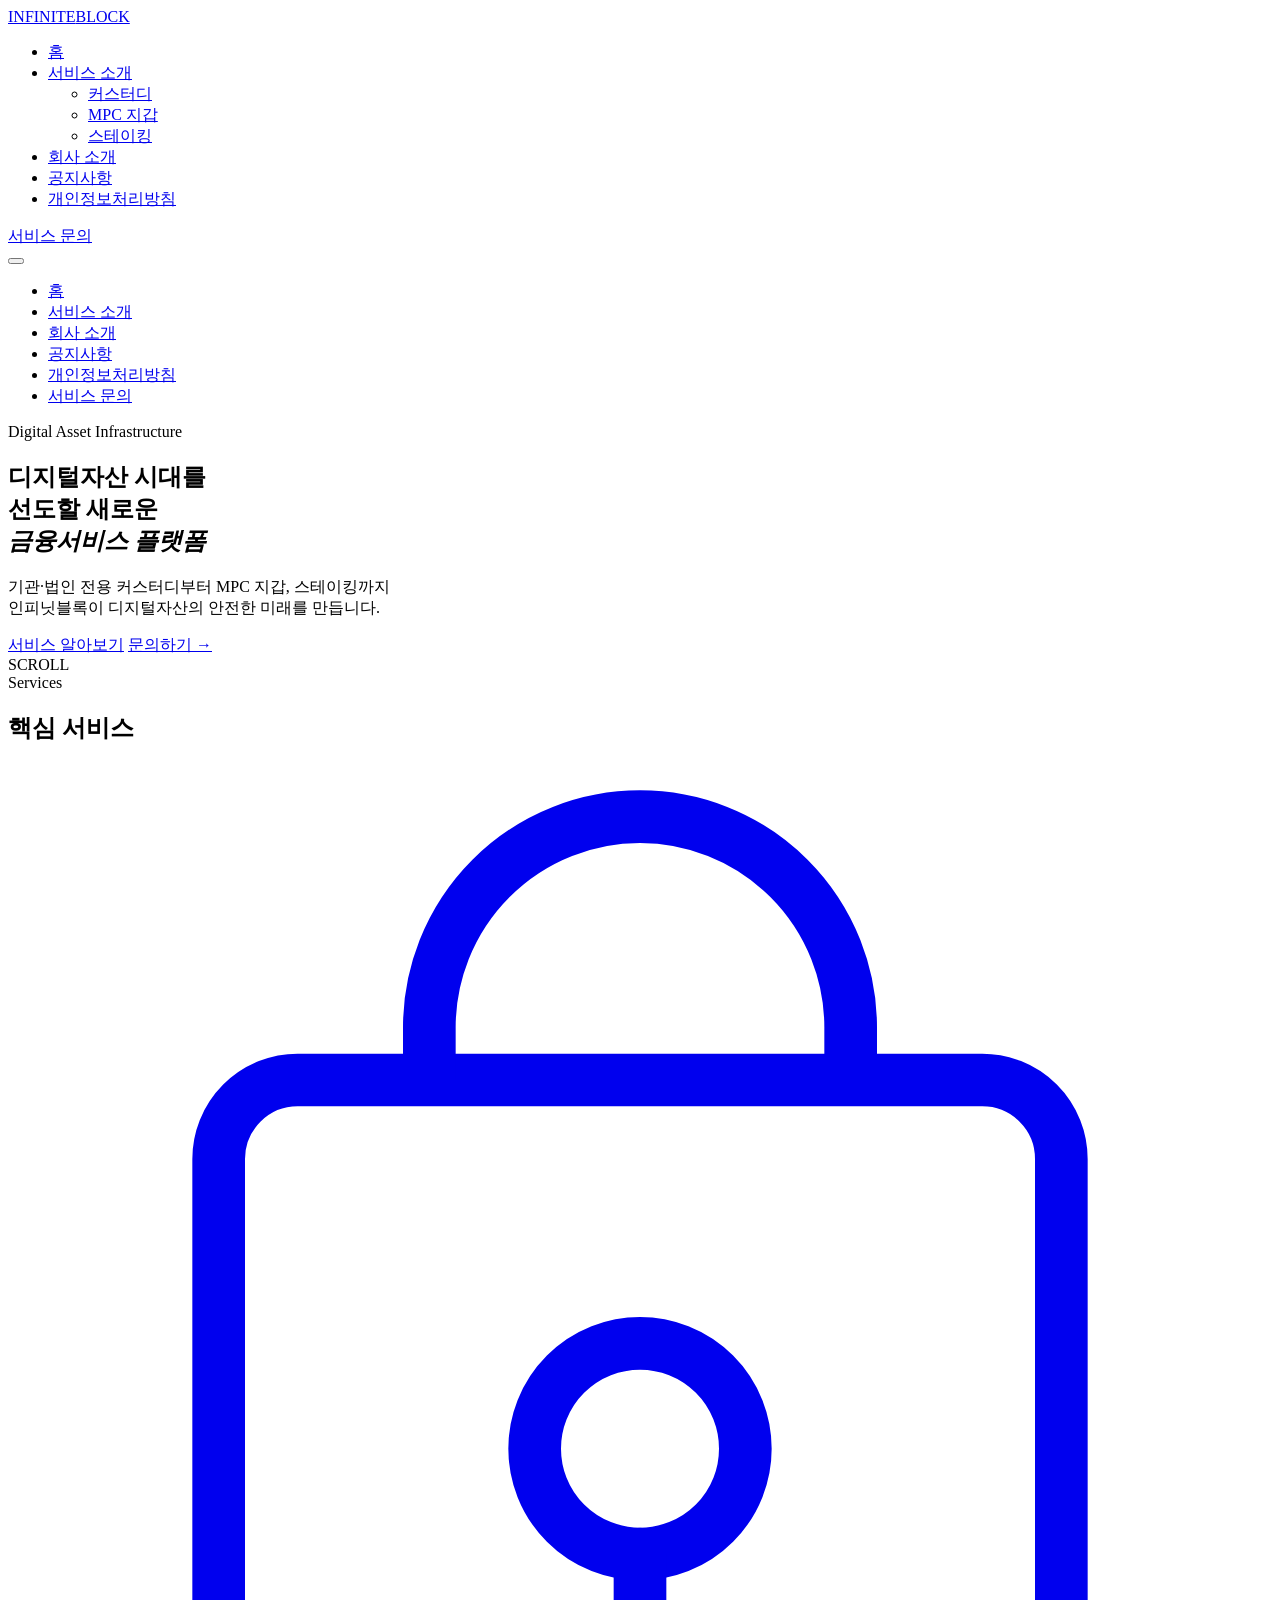
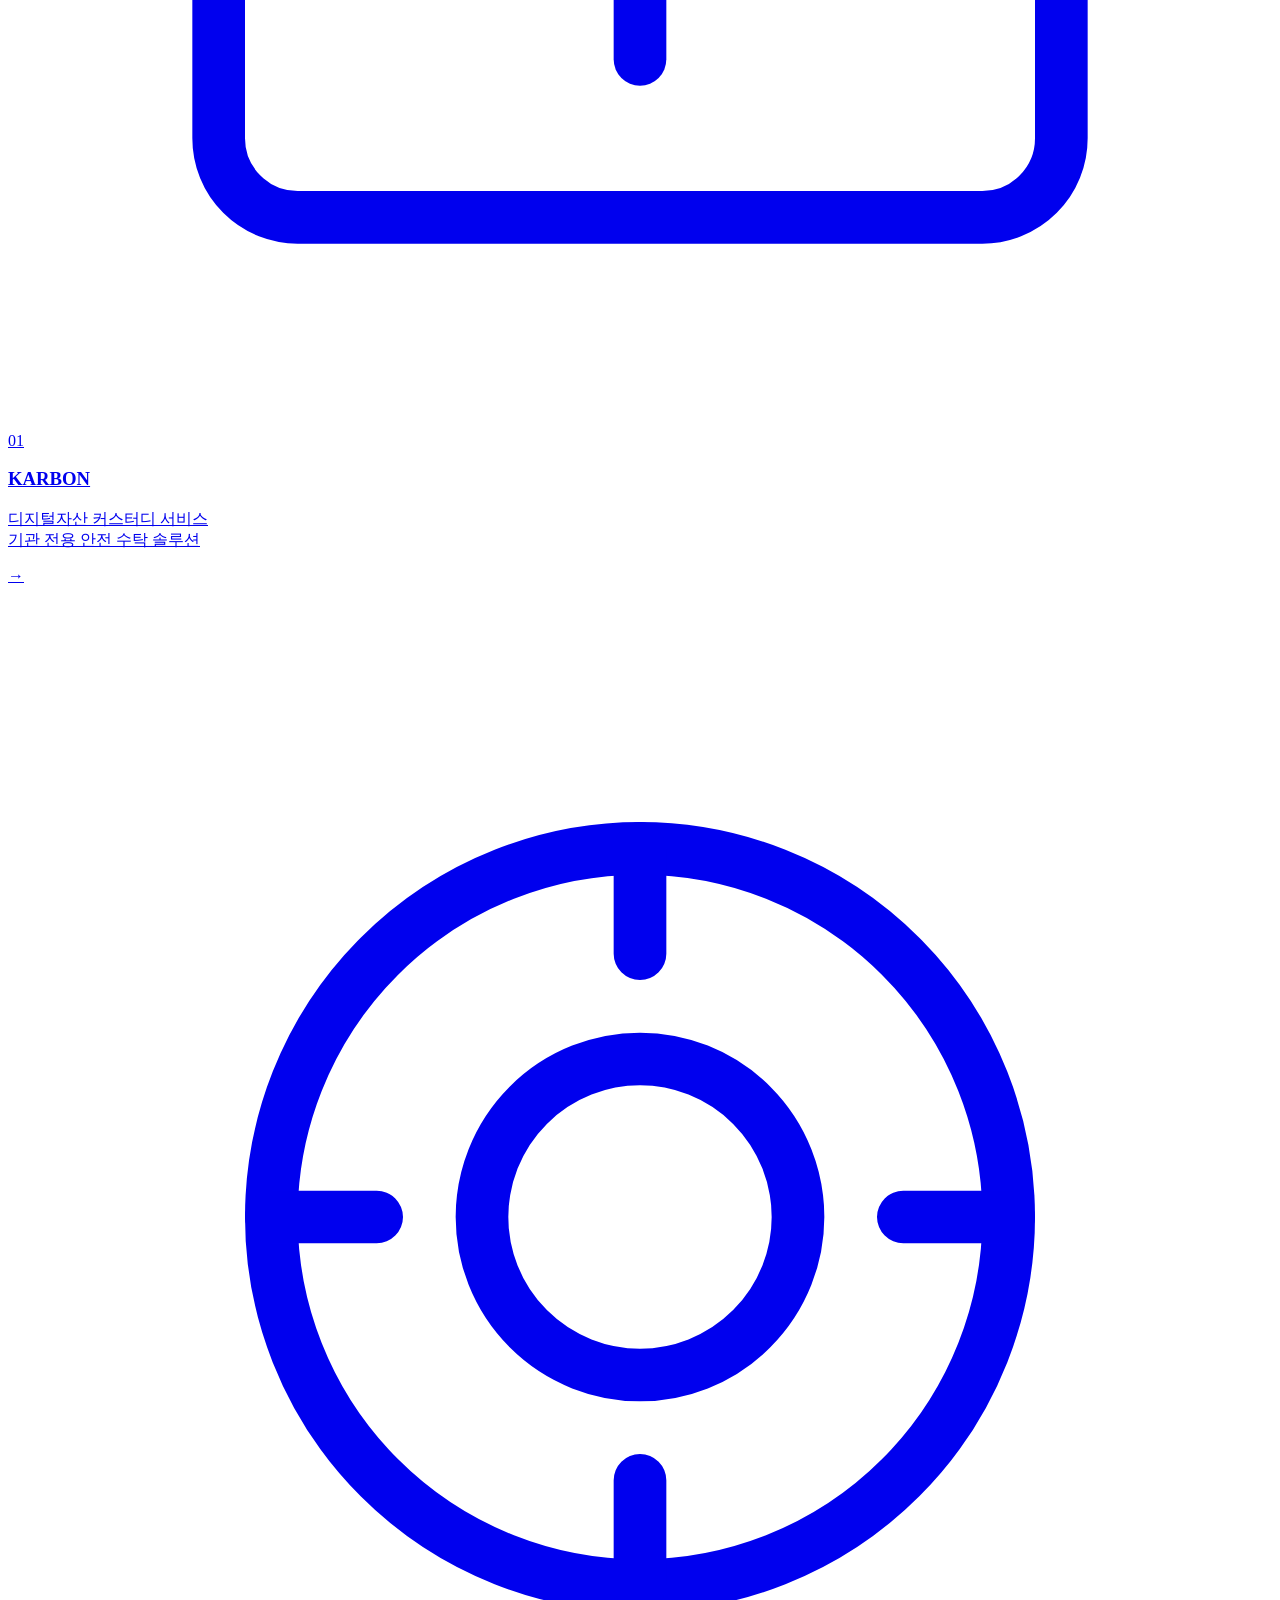
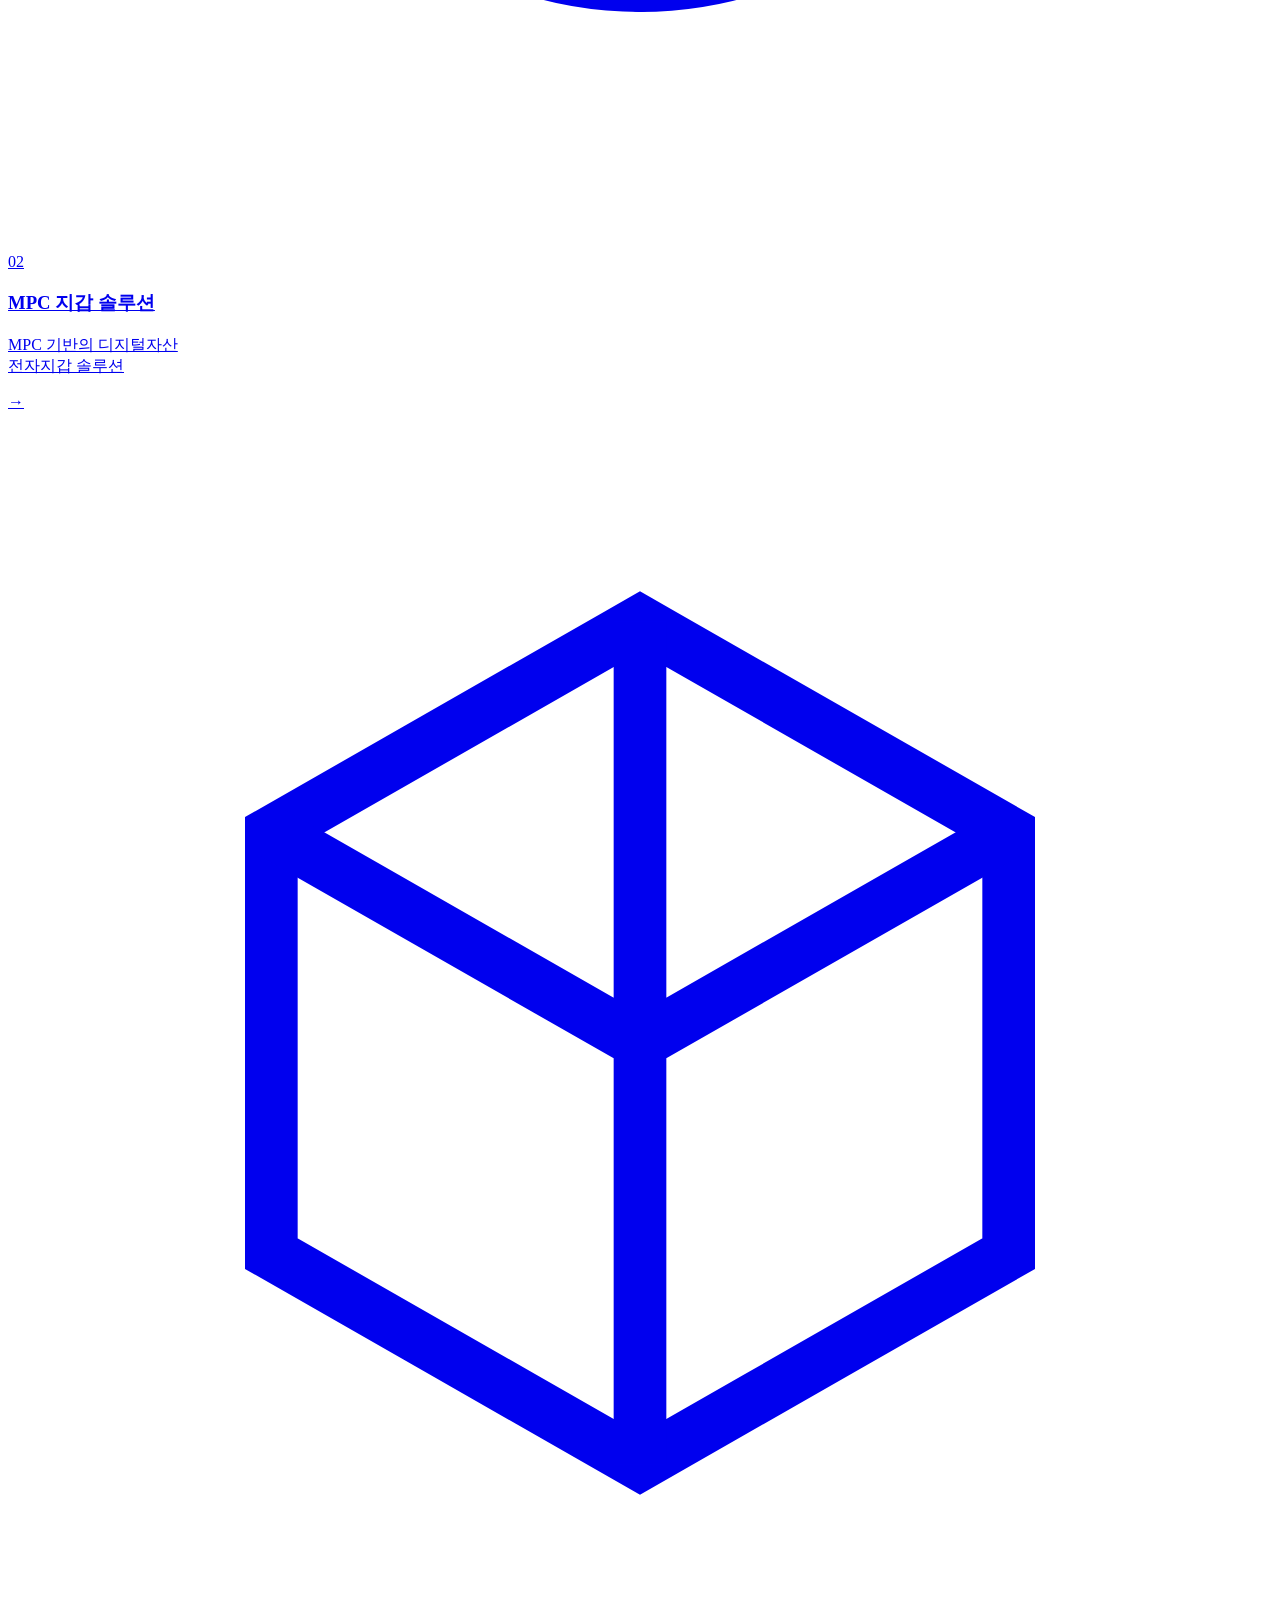
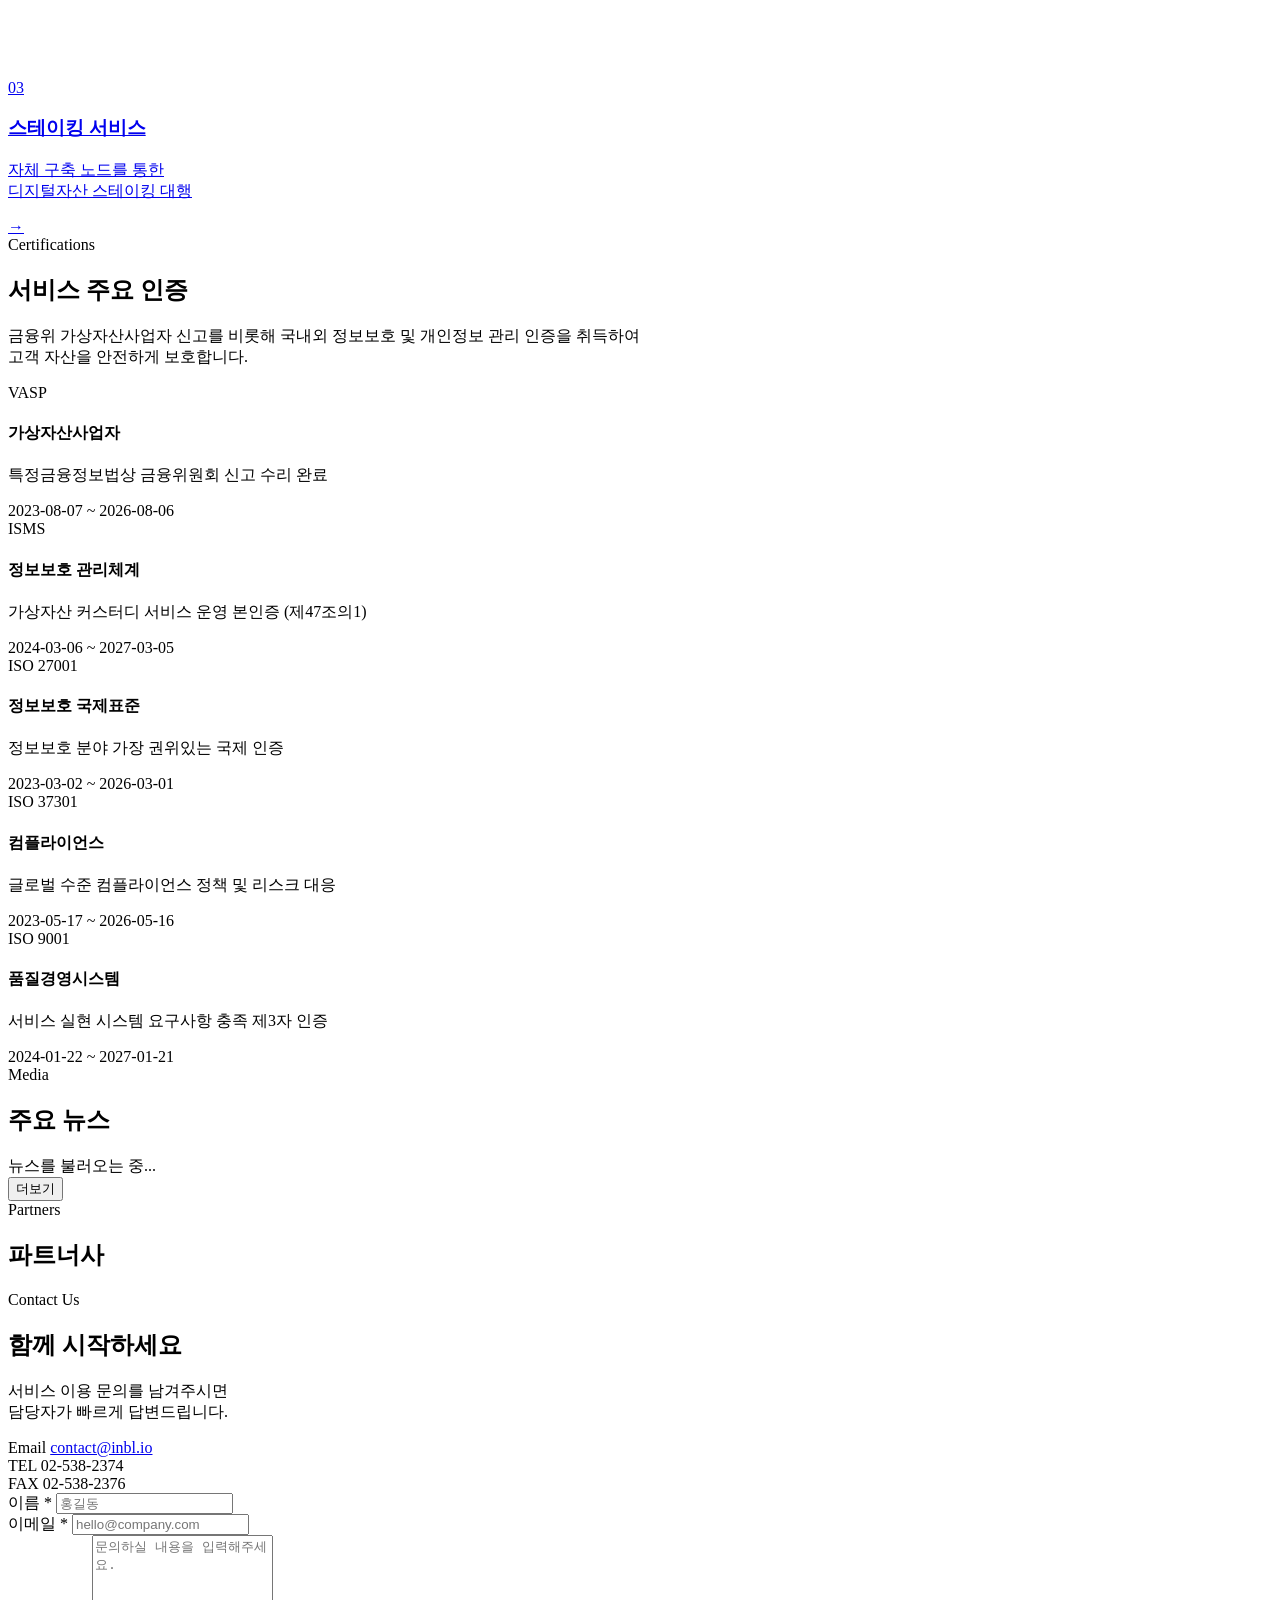
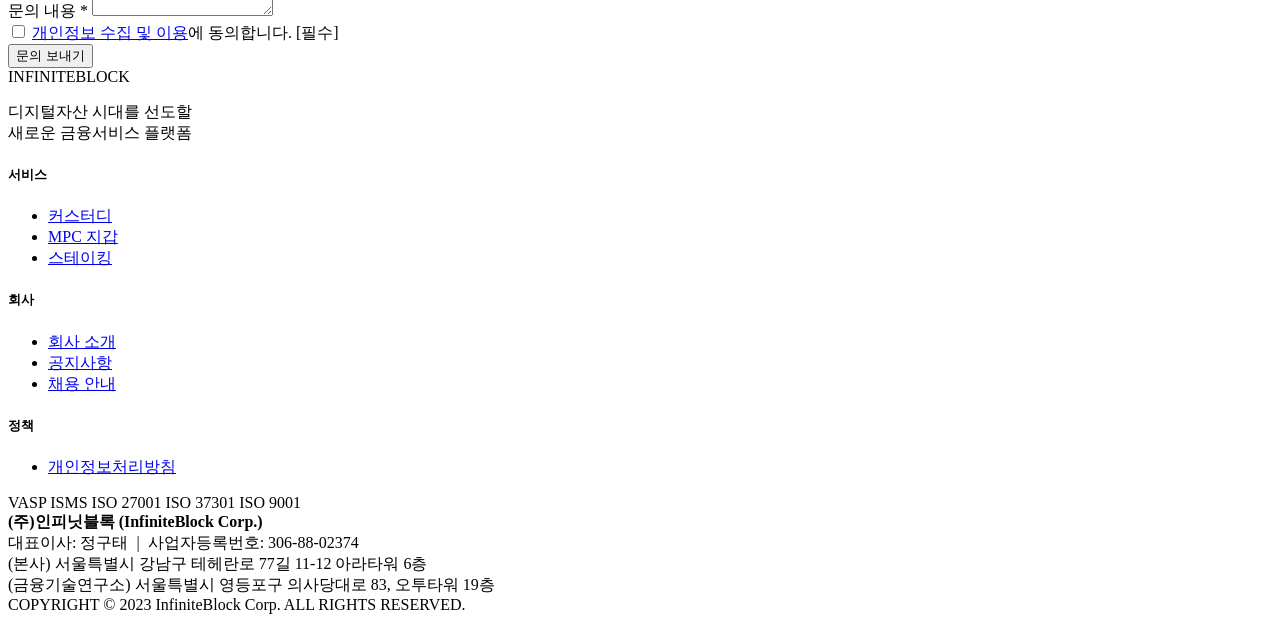
==== index.html @ 3e71efd9 "Create index.html" ====
<!DOCTYPE html>
<html lang="ko">
<head>
  <meta charset="UTF-8" />
  <meta name="viewport" content="width=device-width, initial-scale=1.0" />
  <title>InfiniteBlock | 디지털자산 시대를 선도할 새로운 금융서비스 플랫폼</title>
  <meta name="description" content="(주)인피닛블록 - 디지털자산 커스터디, MPC 지갑 솔루션, 스테이킹 서비스" />
  <link rel="stylesheet" href="css/style.css" />
  <link rel="preconnect" href="https://fonts.googleapis.com" />
  <link rel="preconnect" href="https://fonts.gstatic.com" crossorigin />
  <link href="https://fonts.googleapis.com/css2?family=DM+Serif+Display:ital@0;1&family=Syne:wght@400;500;600;700;800&family=Noto+Sans+KR:wght@300;400;500;700&display=swap" rel="stylesheet" />
</head>
<body>

<header class="site-header" id="site-header">
  <nav class="nav-inner">
    <a href="index.html" class="logo">
      <span class="logo-text">INFINITE<span class="logo-accent">BLOCK</span></span>
    </a>
    <ul class="nav-links">
      <li><a href="index.html" class="nav-link active">홈</a></li>
      <li class="nav-dropdown">
        <a href="pages/services.html" class="nav-link">서비스 소개</a>
        <ul class="dropdown-menu">
          <li><a href="pages/services.html#custody">커스터디</a></li>
          <li><a href="pages/services.html#mpc">MPC 지갑</a></li>
          <li><a href="pages/services.html#staking">스테이킹</a></li>
        </ul>
      </li>
      <li><a href="pages/company.html" class="nav-link">회사 소개</a></li>
      <li><a href="pages/notice.html" class="nav-link">공지사항</a></li>
      <li><a href="pages/privacy.html" class="nav-link">개인정보처리방침</a></li>
    </ul>
    <div class="nav-actions">
      <a href="#contact" class="btn-contact">서비스 문의</a>
    </div>
    <button class="hamburger" id="hamburger" aria-label="메뉴">
      <span></span><span></span><span></span>
    </button>
  </nav>
</header>

<div class="mobile-menu" id="mobile-menu">
  <ul>
    <li><a href="index.html">홈</a></li>
    <li><a href="pages/services.html">서비스 소개</a></li>
    <li><a href="pages/company.html">회사 소개</a></li>
    <li><a href="pages/notice.html">공지사항</a></li>
    <li><a href="pages/privacy.html">개인정보처리방침</a></li>
    <li><a href="#contact" class="mobile-cta">서비스 문의</a></li>
  </ul>
</div>

<section class="hero">
  <div class="hero-bg">
    <div class="hero-grid"></div>
    <div class="hero-orb hero-orb-1"></div>
    <div class="hero-orb hero-orb-2"></div>
  </div>
  <div class="hero-content">
    <div class="hero-tag">Digital Asset Infrastructure</div>
    <h1 class="hero-title">
      디지털자산 시대를<br/>
      선도할 새로운<br/>
      <em>금융서비스 플랫폼</em>
    </h1>
    <p class="hero-sub">기관·법인 전용 커스터디부터 MPC 지갑, 스테이킹까지<br/>인피닛블록이 디지털자산의 안전한 미래를 만듭니다.</p>
    <div class="hero-ctas">
      <a href="#services" class="btn-primary">서비스 알아보기</a>
      <a href="#contact" class="btn-ghost">문의하기 →</a>
    </div>
  </div>
  <div class="hero-scroll-indicator">
    <span>SCROLL</span>
    <div class="scroll-line"></div>
  </div>
</section>

<section class="services" id="services">
  <div class="container">
    <div class="section-header">
      <span class="section-tag">Services</span>
      <h2 class="section-title">핵심 서비스</h2>
    </div>
    <div class="services-grid">
      <a href="pages/services.html#custody" class="service-card">
        <div class="service-icon">
          <svg viewBox="0 0 48 48" fill="none"><rect x="8" y="12" width="32" height="28" rx="3" stroke="currentColor" stroke-width="2"/><path d="M16 12V10a8 8 0 0116 0v2" stroke="currentColor" stroke-width="2"/><circle cx="24" cy="26" r="4" stroke="currentColor" stroke-width="2"/><path d="M24 30v4" stroke="currentColor" stroke-width="2" stroke-linecap="round"/></svg>
        </div>
        <div class="service-num">01</div>
        <h3 class="service-name">KARBON</h3>
        <p class="service-desc">디지털자산 커스터디 서비스<br/>기관 전용 안전 수탁 솔루션</p>
        <span class="service-arrow">→</span>
      </a>
      <a href="pages/services.html#mpc" class="service-card service-card--mid">
        <div class="service-icon">
          <svg viewBox="0 0 48 48" fill="none"><circle cx="24" cy="24" r="14" stroke="currentColor" stroke-width="2"/><circle cx="24" cy="24" r="6" stroke="currentColor" stroke-width="2"/><path d="M10 24h4M34 24h4M24 10v4M24 34v4" stroke="currentColor" stroke-width="2" stroke-linecap="round"/></svg>
        </div>
        <div class="service-num">02</div>
        <h3 class="service-name">MPC 지갑 솔루션</h3>
        <p class="service-desc">MPC 기반의 디지털자산<br/>전자지갑 솔루션</p>
        <span class="service-arrow">→</span>
      </a>
      <a href="pages/services.html#staking" class="service-card">
        <div class="service-icon">
          <svg viewBox="0 0 48 48" fill="none"><path d="M24 8l14 8v16l-14 8L10 32V16l14-8z" stroke="currentColor" stroke-width="2"/><path d="M24 8v32M10 16l14 8 14-8" stroke="currentColor" stroke-width="2"/></svg>
        </div>
        <div class="service-num">03</div>
        <h3 class="service-name">스테이킹 서비스</h3>
        <p class="service-desc">자체 구축 노드를 통한<br/>디지털자산 스테이킹 대행</p>
        <span class="service-arrow">→</span>
      </a>
    </div>
  </div>
</section>

<section class="certs" id="certs">
  <div class="container">
    <div class="section-header">
      <span class="section-tag">Certifications</span>
      <h2 class="section-title">서비스 주요 인증</h2>
      <p class="section-desc">금융위 가상자산사업자 신고를 비롯해 국내외 정보보호 및 개인정보 관리 인증을 취득하여<br/>고객 자산을 안전하게 보호합니다.</p>
    </div>
    <div class="certs-grid">
      <div class="cert-card">
        <div class="cert-badge">VASP</div>
        <h4>가상자산사업자</h4>
        <p>특정금융정보법상 금융위원회 신고 수리 완료</p>
        <div class="cert-period">2023-08-07 ~ 2026-08-06</div>
      </div>
      <div class="cert-card cert-card--highlight">
        <div class="cert-badge">ISMS</div>
        <h4>정보보호 관리체계</h4>
        <p>가상자산 커스터디 서비스 운영 본인증 (제47조의1)</p>
        <div class="cert-period">2024-03-06 ~ 2027-03-05</div>
      </div>
      <div class="cert-card">
        <div class="cert-badge">ISO 27001</div>
        <h4>정보보호 국제표준</h4>
        <p>정보보호 분야 가장 권위있는 국제 인증</p>
        <div class="cert-period">2023-03-02 ~ 2026-03-01</div>
      </div>
      <div class="cert-card">
        <div class="cert-badge">ISO 37301</div>
        <h4>컴플라이언스</h4>
        <p>글로벌 수준 컴플라이언스 정책 및 리스크 대응</p>
        <div class="cert-period">2023-05-17 ~ 2026-05-16</div>
      </div>
      <div class="cert-card">
        <div class="cert-badge">ISO 9001</div>
        <h4>품질경영시스템</h4>
        <p>서비스 실현 시스템 요구사항 충족 제3자 인증</p>
        <div class="cert-period">2024-01-22 ~ 2027-01-21</div>
      </div>
    </div>
  </div>
</section>

<section class="media" id="media">
  <div class="container">
    <div class="section-header">
      <span class="section-tag">Media</span>
      <h2 class="section-title">주요 뉴스</h2>
    </div>
    <div class="media-grid" id="media-grid">
      <div class="media-loading">뉴스를 불러오는 중...</div>
    </div>
    <div class="media-more">
      <button class="btn-load-more" id="load-more-btn">더보기</button>
    </div>
  </div>
</section>

<section class="partners" id="partners">
  <div class="container">
    <div class="section-header">
      <span class="section-tag">Partners</span>
      <h2 class="section-title">파트너사</h2>
    </div>
    <div class="partners-track-wrap">
      <div class="partners-track" id="partners-track"></div>
    </div>
  </div>
</section>

<section class="contact" id="contact">
  <div class="container">
    <div class="contact-inner">
      <div class="contact-left">
        <span class="section-tag">Contact Us</span>
        <h2 class="contact-title">함께 시작하세요</h2>
        <p class="contact-desc">서비스 이용 문의를 남겨주시면<br/>담당자가 빠르게 답변드립니다.</p>
        <div class="contact-info">
          <div class="contact-info-item">
            <span class="ci-label">Email</span>
            <a href="mailto:contact@inbl.io">contact@inbl.io</a>
          </div>
          <div class="contact-info-item">
            <span class="ci-label">TEL</span>
            <span>02-538-2374</span>
          </div>
          <div class="contact-info-item">
            <span class="ci-label">FAX</span>
            <span>02-538-2376</span>
          </div>
        </div>
      </div>
      <div class="contact-right">
        <form class="contact-form" id="contact-form">
          <div class="form-group">
            <label>이름 <span class="required">*</span></label>
            <input type="text" name="name" placeholder="홍길동" required />
          </div>
          <div class="form-group">
            <label>이메일 <span class="required">*</span></label>
            <input type="email" name="email" placeholder="hello@company.com" required />
          </div>
          <div class="form-group">
            <label>문의 내용 <span class="required">*</span></label>
            <textarea name="message" rows="5" placeholder="문의하실 내용을 입력해주세요." required></textarea>
          </div>
          <div class="form-privacy">
            <label class="checkbox-label">
              <input type="checkbox" name="privacy" required />
              <span><a href="pages/privacy.html" target="_blank">개인정보 수집 및 이용</a>에 동의합니다. <span class="required">[필수]</span></span>
            </label>
          </div>
          <button type="submit" class="btn-submit">문의 보내기</button>
          <div class="form-result" id="form-result"></div>
        </form>
      </div>
    </div>
  </div>
</section>

<footer class="site-footer">
  <div class="container">
    <div class="footer-top">
      <div class="footer-brand">
        <span class="logo-text">INFINITE<span class="logo-accent">BLOCK</span></span>
        <p>디지털자산 시대를 선도할<br/>새로운 금융서비스 플랫폼</p>
      </div>
      <div class="footer-links">
        <div class="footer-col">
          <h5>서비스</h5>
          <ul>
            <li><a href="pages/services.html#custody">커스터디</a></li>
            <li><a href="pages/services.html#mpc">MPC 지갑</a></li>
            <li><a href="pages/services.html#staking">스테이킹</a></li>
          </ul>
        </div>
        <div class="footer-col">
          <h5>회사</h5>
          <ul>
            <li><a href="pages/company.html">회사 소개</a></li>
            <li><a href="pages/notice.html">공지사항</a></li>
            <li><a href="https://inbl.notion.site/13a238c89c2b4152bec04f802b69c592" target="_blank">채용 안내</a></li>
          </ul>
        </div>
        <div class="footer-col">
          <h5>정책</h5>
          <ul>
            <li><a href="pages/privacy.html">개인정보처리방침</a></li>
          </ul>
        </div>
      </div>
    </div>
    <div class="footer-certs">
      <div class="footer-cert-badges">
        <span class="fcb">VASP</span>
        <span class="fcb">ISMS</span>
        <span class="fcb">ISO 27001</span>
        <span class="fcb">ISO 37301</span>
        <span class="fcb">ISO 9001</span>
      </div>
    </div>
    <div class="footer-bottom">
      <div class="footer-corp">
        <strong>(주)인피닛블록 (InfiniteBlock Corp.)</strong><br/>
        대표이사: 정구태 &nbsp;|&nbsp; 사업자등록번호: 306-88-02374<br/>
        (본사) 서울특별시 강남구 테헤란로 77길 11-12 아라타워 6층<br/>
        (금융기술연구소) 서울특별시 영등포구 의사당대로 83, 오투타워 19층
      </div>
      <div class="footer-copy">COPYRIGHT © 2023 InfiniteBlock Corp. ALL RIGHTS RESERVED.</div>
    </div>
  </div>
</footer>

<script src="js/config.js"></script>
<script src="js/main.js"></script>
</body>
</html>
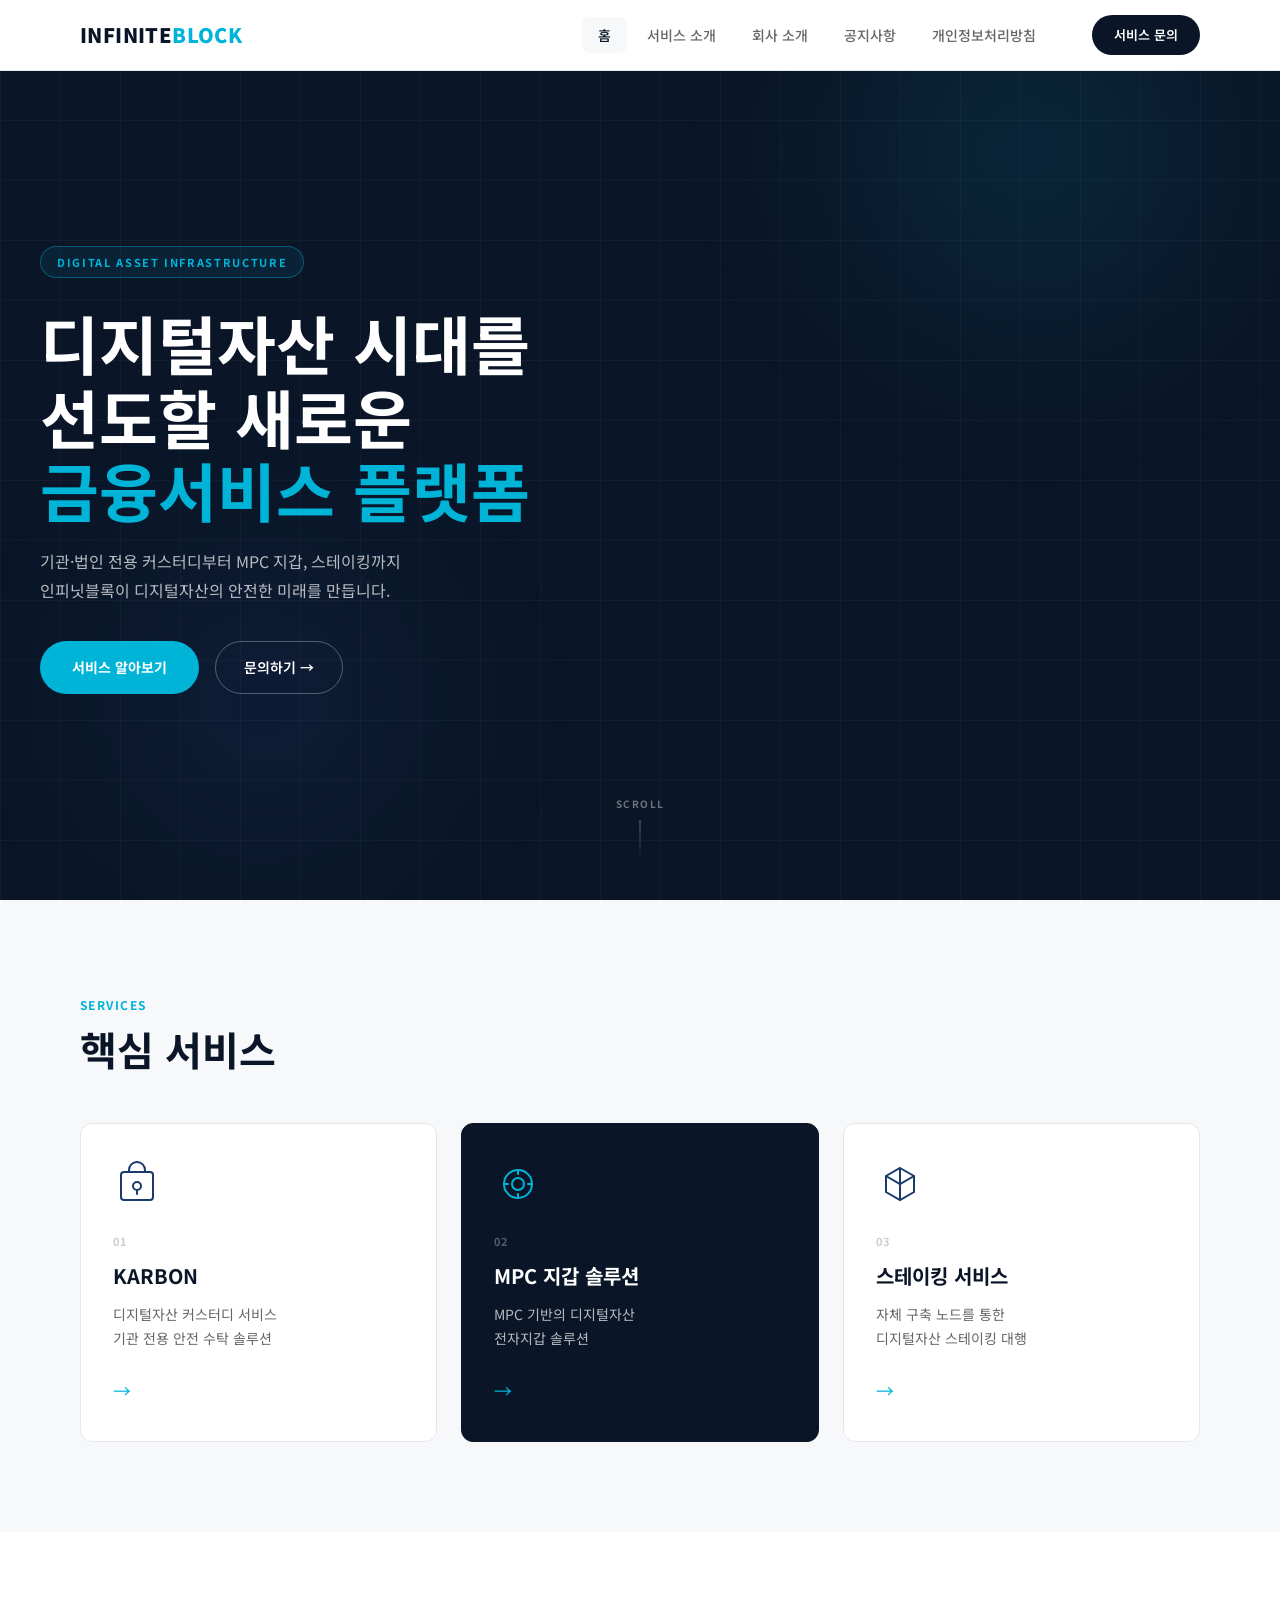
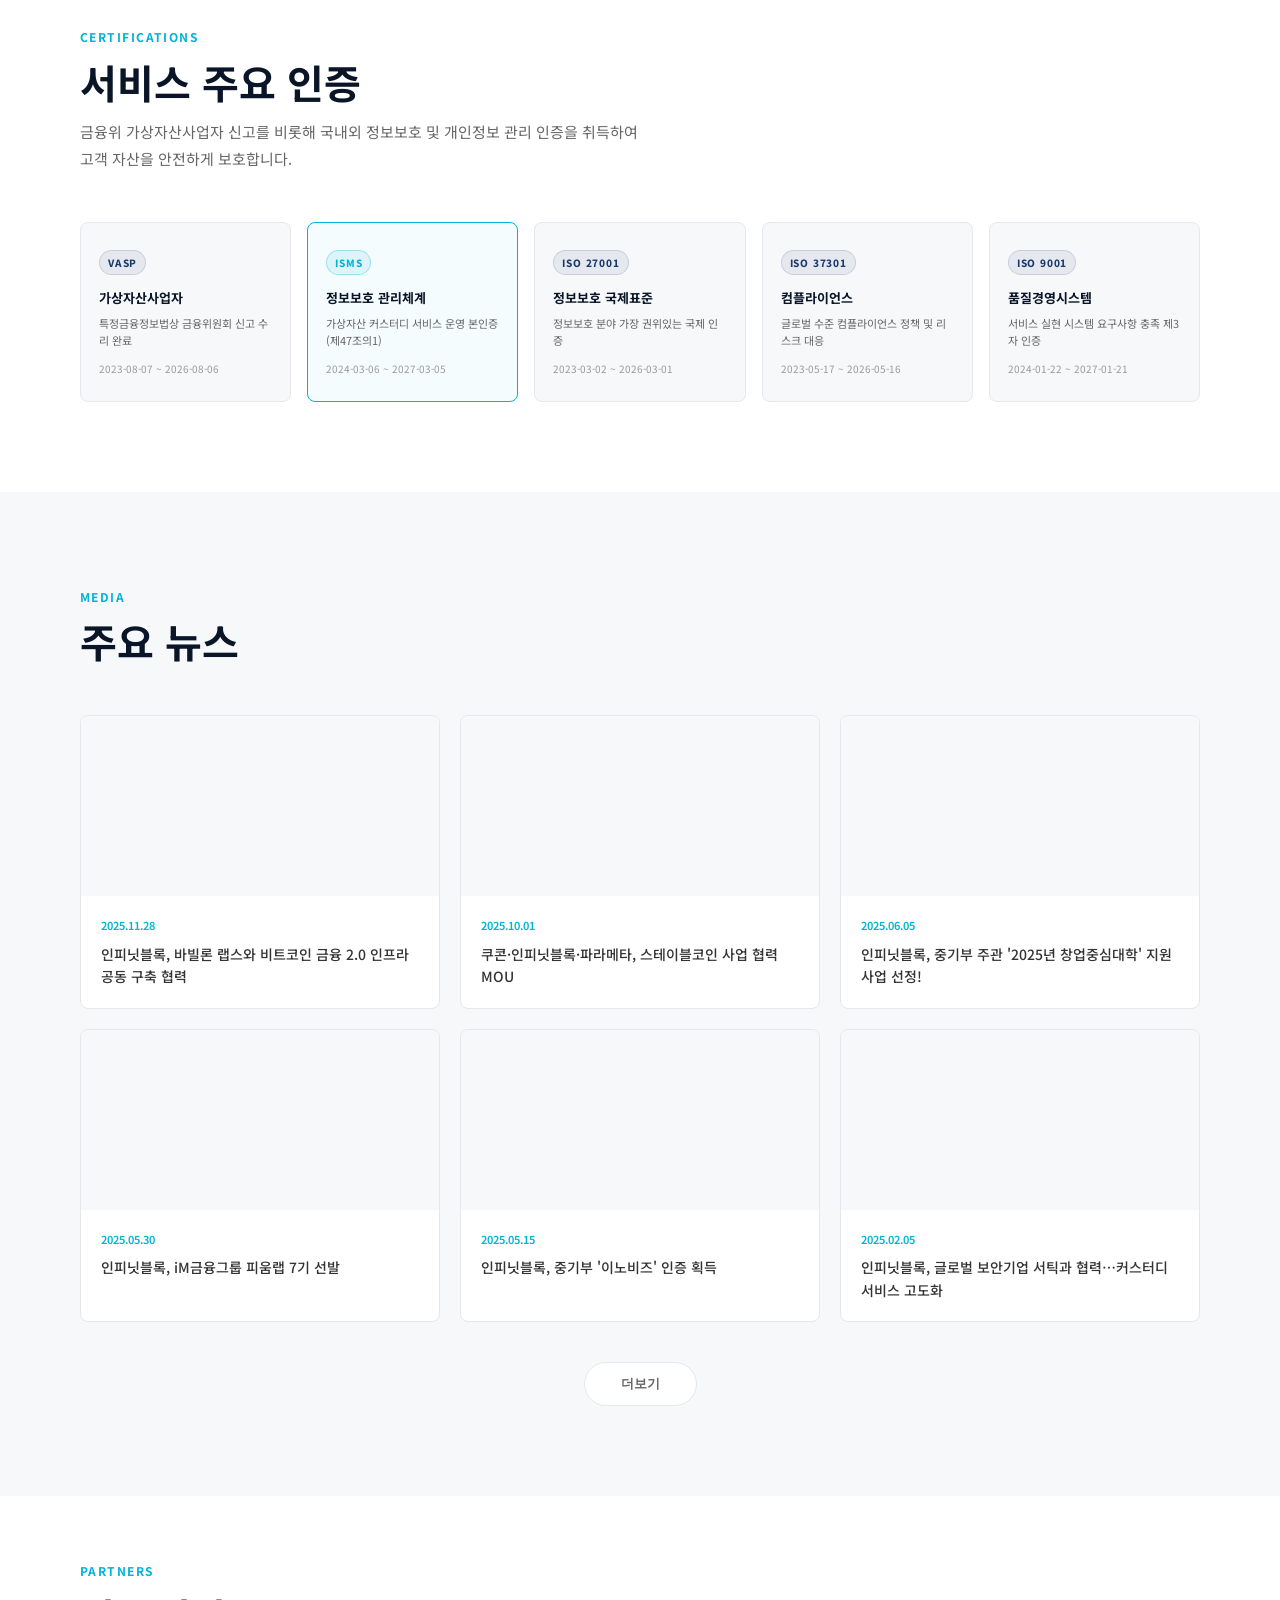
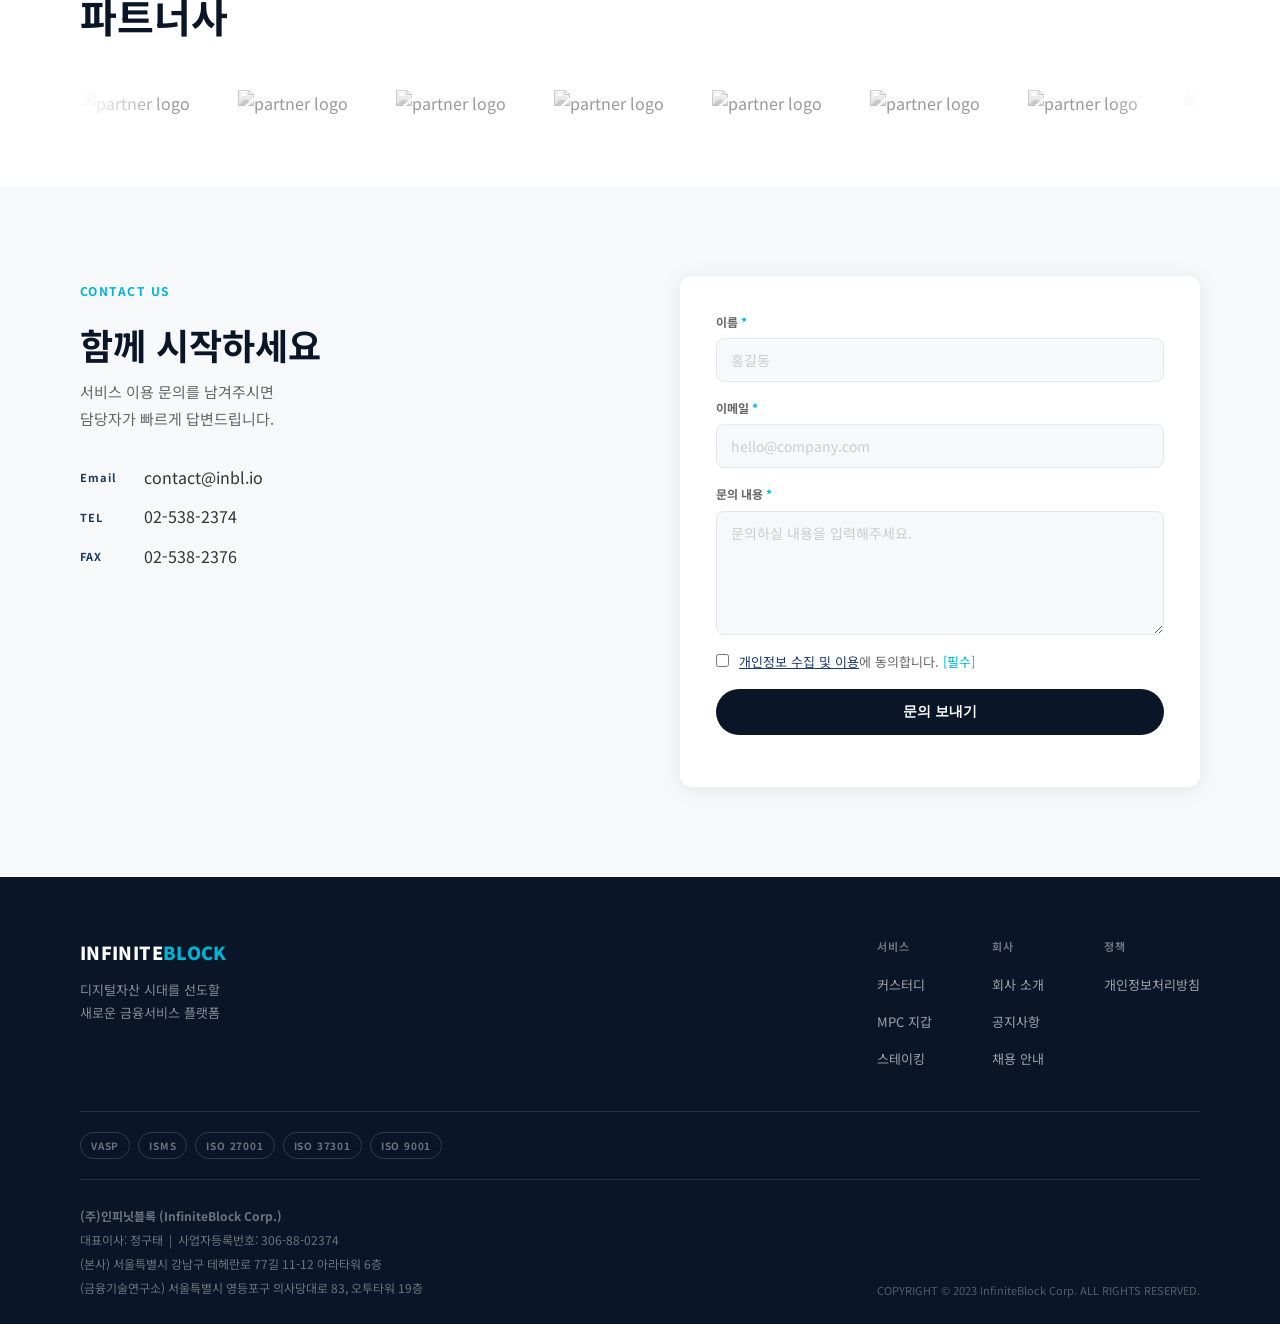
==== commit 7fd32197: "Update index.html" ====
--- a/index.html
+++ b/index.html
@@ -56,7 +56,13 @@
     <div class="hero-grid"></div>
     <div class="hero-orb hero-orb-1"></div>
     <div class="hero-orb hero-orb-2"></div>
-  </div>
+    <div class="hero-visual">
+  <img src="main_bg.gif" alt="" class="hero-main-img" />
+      </div>
+</div>
+  
+
+  
   <div class="hero-content">
     <div class="hero-tag">Digital Asset Infrastructure</div>
     <h1 class="hero-title">
--- a/css/style.css
+++ b/css/style.css
@@ -0,0 +1,265 @@
+:root {
+  --white: #ffffff;
+  --bg: #ffffff;
+  --bg-gray: #f7f8fa;
+  --black: #111111;
+  --navy: #0a1628;
+  --accent: #1a3a6b;
+  --accent-light: #2952a3;
+  --cyan: #00b4d8;
+  --gray-1: #333333;
+  --gray-2: #666666;
+  --gray-3: #999999;
+  --gray-4: #cccccc;
+  --border: #e5e7eb;
+  --font-main: 'Noto Sans KR', sans-serif;
+  --radius: 8px;
+  --shadow: 0 2px 20px rgba(0,0,0,0.08);
+  --shadow-lg: 0 8px 40px rgba(0,0,0,0.12);
+}
+
+*, *::before, *::after { box-sizing: border-box; margin: 0; padding: 0; }
+html { scroll-behavior: smooth; font-size: 16px; }
+body { background: var(--bg); color: var(--gray-1); font-family: var(--font-main); line-height: 1.7; overflow-x: hidden; }
+a { color: inherit; text-decoration: none; }
+img { max-width: 100%; display: block; }
+::-webkit-scrollbar { width: 6px; }
+::-webkit-scrollbar-track { background: #f1f1f1; }
+::-webkit-scrollbar-thumb { background: #ccc; border-radius: 3px; }
+.container { max-width: 1200px; margin: 0 auto; padding: 0 40px; }
+
+/* NAV */
+.site-header { position: fixed; top: 0; left: 0; right: 0; z-index: 1000; background: var(--white); border-bottom: 1px solid var(--border); transition: box-shadow 0.3s; }
+.site-header.scrolled { box-shadow: var(--shadow); }
+.nav-inner { max-width: 1200px; margin: 0 auto; padding: 0 40px; height: 70px; display: flex; align-items: center; gap: 32px; }
+.logo { display: flex; align-items: center; }
+.logo-text { font-weight: 900; font-size: 20px; letter-spacing: 0.02em; color: var(--navy); }
+.logo-accent { color: var(--cyan); }
+.nav-links { display: flex; list-style: none; gap: 4px; margin-left: auto; }
+.nav-link { font-size: 14px; font-weight: 500; color: var(--gray-2); padding: 8px 16px; border-radius: var(--radius); transition: color 0.2s, background 0.2s; }
+.nav-link:hover, .nav-link.active { color: var(--navy); background: var(--bg-gray); }
+.nav-dropdown { position: relative; }
+.dropdown-menu { display: none; position: absolute; top: calc(100% + 4px); left: 50%; transform: translateX(-50%); background: var(--white); border: 1px solid var(--border); border-radius: var(--radius); padding: 8px; min-width: 150px; box-shadow: var(--shadow-lg); list-style: none; }
+.nav-dropdown:hover .dropdown-menu { display: block; }
+.dropdown-menu a { display: block; padding: 8px 14px; font-size: 13px; color: var(--gray-2); border-radius: 6px; transition: 0.2s; }
+.dropdown-menu a:hover { color: var(--navy); background: var(--bg-gray); }
+.nav-actions { margin-left: 8px; }
+.btn-contact { display: inline-flex; align-items: center; font-size: 13px; font-weight: 600; padding: 9px 22px; border-radius: 40px; background: var(--navy); color: var(--white); transition: 0.2s; }
+.btn-contact:hover { background: var(--accent-light); }
+.hamburger { display: none; flex-direction: column; gap: 5px; background: none; border: none; cursor: pointer; padding: 4px; }
+.hamburger span { display: block; width: 24px; height: 2px; background: var(--navy); border-radius: 2px; }
+.mobile-menu { display: none; position: fixed; top: 70px; left: 0; right: 0; bottom: 0; background: var(--white); z-index: 999; padding: 32px; border-top: 1px solid var(--border); }
+.mobile-menu.open { display: block; }
+.mobile-menu ul { list-style: none; }
+.mobile-menu li { border-bottom: 1px solid var(--border); }
+.mobile-menu a { display: block; padding: 16px 0; font-size: 16px; font-weight: 500; color: var(--gray-1); }
+.mobile-cta { color: var(--accent) !important; font-weight: 700 !important; }
+
+/* HERO */
+.hero { position: relative; min-height: 100vh; display: flex; align-items: center; padding: 120px 40px 80px; background: var(--navy); overflow: hidden; }
+.hero-bg { position: absolute; inset: 0; z-index: 0; }
+.hero-grid { position: absolute; inset: 0; background-image: linear-gradient(rgba(255,255,255,0.03) 1px, transparent 1px), linear-gradient(90deg, rgba(255,255,255,0.03) 1px, transparent 1px); background-size: 60px 60px; }
+.hero-orb { position: absolute; border-radius: 50%; filter: blur(80px); pointer-events: none; }
+.hero-orb-1 { width: 500px; height: 500px; background: radial-gradient(circle, rgba(0,180,216,0.15) 0%, transparent 70%); top: -100px; right: 0; }
+.hero-orb-2 { width: 400px; height: 400px; background: radial-gradient(circle, rgba(41,82,163,0.2) 0%, transparent 70%); bottom: 0; left: 5%; }
+.hero-content { position: relative; z-index: 1; max-width: 700px; animation: heroIn 0.8s ease both; }
+@keyframes heroIn { from { opacity: 0; transform: translateY(20px); } to { opacity: 1; transform: translateY(0); } }
+.hero-tag { display: inline-block; font-size: 11px; font-weight: 700; letter-spacing: 0.15em; text-transform: uppercase; color: var(--cyan); border: 1px solid rgba(0,180,216,0.4); padding: 6px 16px; border-radius: 40px; margin-bottom: 28px; background: rgba(0,180,216,0.08); }
+.hero-title { font-size: clamp(36px, 5vw, 64px); line-height: 1.15; color: var(--white); margin-bottom: 20px; font-weight: 700; }
+.hero-title em { font-style: normal; color: var(--cyan); }
+.hero-sub { font-size: 16px; color: rgba(255,255,255,0.7); line-height: 1.8; margin-bottom: 36px; }
+.hero-ctas { display: flex; gap: 16px; flex-wrap: wrap; }
+.btn-primary { display: inline-flex; align-items: center; font-size: 14px; font-weight: 700; padding: 14px 32px; border-radius: 40px; background: var(--cyan); color: var(--white); transition: 0.2s; }
+.btn-primary:hover { opacity: 0.85; transform: translateY(-2px); }
+.btn-ghost { display: inline-flex; align-items: center; font-size: 14px; font-weight: 600; padding: 14px 28px; border-radius: 40px; border: 1px solid rgba(255,255,255,0.3); color: var(--white); transition: 0.2s; }
+.btn-ghost:hover { border-color: var(--cyan); color: var(--cyan); }
+.hero-scroll-indicator { position: absolute; bottom: 40px; left: 50%; transform: translateX(-50%); display: flex; flex-direction: column; align-items: center; gap: 8px; font-size: 10px; font-weight: 700; letter-spacing: 0.15em; color: rgba(255,255,255,0.4); }
+.scroll-line { width: 1px; height: 40px; background: linear-gradient(to bottom, rgba(255,255,255,0.4), transparent); animation: scrollPulse 1.8s ease-in-out infinite; }
+@keyframes scrollPulse { 0%,100% { opacity: 0.4; } 50% { opacity: 1; } }
+
+/* SECTION COMMON */
+section { padding: 90px 0; }
+.section-header { margin-bottom: 50px; }
+.section-tag { display: inline-block; font-size: 12px; font-weight: 700; letter-spacing: 0.12em; text-transform: uppercase; color: var(--cyan); margin-bottom: 10px; }
+.section-title { font-size: clamp(26px, 3.5vw, 40px); color: var(--navy); line-height: 1.2; font-weight: 700; margin-bottom: 12px; }
+.section-desc { color: var(--gray-2); font-size: 15px; line-height: 1.8; }
+
+/* SERVICES */
+.services { background: var(--bg-gray); }
+.services-grid { display: grid; grid-template-columns: repeat(3, 1fr); gap: 24px; }
+.service-card { display: flex; flex-direction: column; background: var(--white); border: 1px solid var(--border); border-radius: 12px; padding: 36px 32px; transition: 0.3s; }
+.service-card:hover { box-shadow: var(--shadow-lg); transform: translateY(-4px); border-color: var(--cyan); }
+.service-icon { width: 48px; height: 48px; color: var(--accent); margin-bottom: 24px; }
+.service-num { font-size: 11px; font-weight: 700; letter-spacing: 0.1em; color: var(--gray-4); margin-bottom: 8px; }
+.service-name { font-size: 20px; font-weight: 700; color: var(--navy); margin-bottom: 10px; }
+.service-desc { font-size: 14px; color: var(--gray-2); line-height: 1.7; flex: 1; }
+.service-arrow { display: inline-block; margin-top: 24px; font-size: 18px; color: var(--cyan); transition: transform 0.2s; }
+.service-card:hover .service-arrow { transform: translateX(6px); }
+.service-card--mid { background: var(--navy); border-color: var(--navy); }
+.service-card--mid .service-name { color: var(--white); }
+.service-card--mid .service-desc { color: rgba(255,255,255,0.7); }
+.service-card--mid .service-num { color: rgba(255,255,255,0.3); }
+.service-card--mid .service-icon { color: var(--cyan); }
+
+/* CERTIFICATIONS */
+.certs { background: var(--white); }
+.certs-grid { display: grid; grid-template-columns: repeat(5, 1fr); gap: 16px; }
+.cert-card { background: var(--bg-gray); border: 1px solid var(--border); border-radius: var(--radius); padding: 24px 18px; transition: 0.2s; }
+.cert-card:hover { border-color: var(--cyan); box-shadow: var(--shadow); }
+.cert-card--highlight { border-color: var(--cyan); background: rgba(0,180,216,0.04); }
+.cert-badge { display: inline-block; font-size: 10px; font-weight: 800; letter-spacing: 0.08em; color: var(--accent); background: rgba(26,58,107,0.08); border: 1px solid rgba(26,58,107,0.15); padding: 3px 8px; border-radius: 20px; margin-bottom: 12px; }
+.cert-card--highlight .cert-badge { color: var(--cyan); background: rgba(0,180,216,0.1); border-color: rgba(0,180,216,0.3); }
+.cert-card h4 { font-size: 13px; font-weight: 700; color: var(--navy); margin-bottom: 6px; }
+.cert-card p { font-size: 11px; color: var(--gray-2); line-height: 1.6; margin-bottom: 10px; }
+.cert-period { font-size: 10px; color: var(--gray-3); }
+
+/* MEDIA */
+.media { background: var(--bg-gray); }
+.media-grid { display: grid; grid-template-columns: repeat(3, 1fr); gap: 20px; }
+.media-card { background: var(--white); border: 1px solid var(--border); border-radius: var(--radius); overflow: hidden; transition: 0.3s; display: flex; flex-direction: column; }
+.media-card:hover { box-shadow: var(--shadow-lg); transform: translateY(-3px); }
+.media-card-img { height: 180px; overflow: hidden; background: var(--bg-gray); }
+.media-card-img img { width: 100%; height: 100%; object-fit: cover; transition: transform 0.5s; }
+.media-card:hover .media-card-img img { transform: scale(1.05); }
+.media-card-body { padding: 20px; flex: 1; display: flex; flex-direction: column; }
+.media-card-date { font-size: 11px; font-weight: 600; color: var(--cyan); margin-bottom: 8px; }
+.media-card-title { font-size: 14px; font-weight: 500; color: var(--gray-1); line-height: 1.6; flex: 1; display: -webkit-box; -webkit-line-clamp: 3; -webkit-box-orient: vertical; overflow: hidden; }
+.media-loading { color: var(--gray-3); font-size: 14px; padding: 40px; text-align: center; grid-column: 1/-1; }
+.media-more { text-align: center; margin-top: 40px; }
+.btn-load-more { font-size: 13px; font-weight: 700; padding: 12px 36px; border-radius: 40px; border: 1px solid var(--border); background: var(--white); color: var(--gray-2); cursor: pointer; transition: 0.2s; }
+.btn-load-more:hover { border-color: var(--navy); color: var(--navy); }
+
+/* PARTNERS */
+.partners { background: var(--white); padding: 60px 0; }
+.partners-track-wrap { overflow: hidden; mask-image: linear-gradient(90deg, transparent, black 8%, black 92%, transparent); }
+.partners-track { display: flex; gap: 48px; align-items: center; animation: scroll 30s linear infinite; width: max-content; }
+.partners-track:hover { animation-play-state: paused; }
+@keyframes scroll { from { transform: translateX(0); } to { transform: translateX(-50%); } }
+.partner-logo { height: 36px; filter: grayscale(1) opacity(0.5); transition: filter 0.2s; flex-shrink: 0; }
+.partner-logo:hover { filter: grayscale(0) opacity(1); }
+
+/* CONTACT */
+.contact { background: var(--bg-gray); }
+.contact-inner { display: grid; grid-template-columns: 1fr 1fr; gap: 80px; align-items: start; }
+.contact-title { font-size: clamp(24px, 3vw, 36px); color: var(--navy); font-weight: 700; line-height: 1.2; margin: 12px 0; }
+.contact-desc { color: var(--gray-2); font-size: 15px; line-height: 1.8; margin-bottom: 32px; }
+.contact-info { display: flex; flex-direction: column; gap: 12px; }
+.contact-info-item { display: flex; align-items: center; gap: 16px; }
+.ci-label { font-size: 11px; font-weight: 700; letter-spacing: 0.1em; color: var(--accent); min-width: 48px; }
+.contact-info-item a:hover { color: var(--cyan); }
+.contact-form { display: flex; flex-direction: column; gap: 16px; background: var(--white); padding: 36px; border-radius: 12px; box-shadow: var(--shadow); }
+.form-group { display: flex; flex-direction: column; gap: 6px; }
+.form-group label { font-size: 12px; font-weight: 700; color: var(--gray-2); }
+.required { color: var(--cyan); }
+.form-group input, .form-group textarea { background: var(--bg-gray); border: 1px solid var(--border); border-radius: var(--radius); padding: 11px 14px; color: var(--gray-1); font-size: 14px; font-family: var(--font-main); transition: border-color 0.2s; outline: none; resize: vertical; }
+.form-group input:focus, .form-group textarea:focus { border-color: var(--cyan); background: var(--white); }
+.form-group input::placeholder, .form-group textarea::placeholder { color: var(--gray-4); }
+.checkbox-label { display: flex; align-items: flex-start; gap: 10px; font-size: 13px; color: var(--gray-2); cursor: pointer; }
+.checkbox-label input { margin-top: 3px; accent-color: var(--cyan); flex-shrink: 0; }
+.checkbox-label a { color: var(--accent); text-decoration: underline; }
+.btn-submit { font-size: 14px; font-weight: 700; padding: 14px 32px; border-radius: 40px; background: var(--navy); color: var(--white); border: none; cursor: pointer; transition: 0.2s; }
+.btn-submit:hover { background: var(--accent-light); }
+.btn-submit:disabled { opacity: 0.5; cursor: not-allowed; }
+.form-result { font-size: 13px; color: var(--cyan); }
+.form-result.error { color: #dc2626; }
+
+/* FOOTER */
+.site-footer { background: var(--navy); color: rgba(255,255,255,0.7); padding: 60px 0 0; }
+.footer-top { display: flex; gap: 80px; align-items: flex-start; padding-bottom: 40px; border-bottom: 1px solid rgba(255,255,255,0.1); }
+.footer-brand { flex: 1; }
+.footer-brand .logo-text { font-weight: 900; font-size: 18px; color: var(--white); }
+.footer-brand p { margin-top: 10px; font-size: 13px; color: rgba(255,255,255,0.5); line-height: 1.8; }
+.footer-links { display: flex; gap: 60px; }
+.footer-col h5 { font-size: 11px; font-weight: 700; letter-spacing: 0.1em; color: rgba(255,255,255,0.4); margin-bottom: 14px; }
+.footer-col ul { list-style: none; display: flex; flex-direction: column; gap: 10px; }
+.footer-col a { font-size: 13px; color: rgba(255,255,255,0.6); transition: color 0.2s; }
+.footer-col a:hover { color: var(--white); }
+.footer-certs { padding: 20px 0; border-bottom: 1px solid rgba(255,255,255,0.1); }
+.footer-cert-badges { display: flex; gap: 8px; flex-wrap: wrap; }
+.fcb { font-size: 10px; font-weight: 700; letter-spacing: 0.08em; color: rgba(255,255,255,0.4); border: 1px solid rgba(255,255,255,0.15); padding: 4px 10px; border-radius: 20px; }
+.footer-bottom { padding: 24px 0; display: flex; flex-wrap: wrap; gap: 20px; justify-content: space-between; align-items: flex-end; }
+.footer-corp { font-size: 12px; color: rgba(255,255,255,0.4); line-height: 2; }
+.footer-copy { font-size: 11px; color: rgba(255,255,255,0.3); }
+
+/* PAGE HERO */
+.page-hero { padding: 120px 40px 60px; background: var(--navy); border-bottom: 1px solid rgba(255,255,255,0.1); }
+.page-hero-inner { max-width: 1200px; margin: 0 auto; }
+.page-hero .section-tag { display: block; margin-bottom: 10px; }
+.page-hero-title { font-size: clamp(28px, 4vw, 48px); color: var(--white); font-weight: 700; margin-bottom: 12px; }
+.page-hero-desc { color: rgba(255,255,255,0.6); font-size: 15px; }
+
+/* NOTICE */
+.notice-list { padding: 60px 0; }
+.notice-item { display: flex; align-items: center; gap: 24px; padding: 24px 0; border-bottom: 1px solid var(--border); transition: background 0.2s; cursor: pointer; }
+.notice-item:hover { background: var(--bg-gray); padding-left: 12px; border-radius: var(--radius); }
+.notice-num { font-size: 13px; font-weight: 700; color: var(--cyan); min-width: 40px; text-align: center; }
+.notice-content { flex: 1; }
+.notice-title { font-size: 15px; font-weight: 500; color: var(--gray-1); margin-bottom: 4px; }
+.notice-date { font-size: 12px; color: var(--gray-3); }
+.notice-badge { font-size: 10px; font-weight: 700; padding: 3px 8px; border-radius: 20px; background: rgba(0,180,216,0.1); color: var(--cyan); border: 1px solid rgba(0,180,216,0.3); }
+.notice-modal { display: none; position: fixed; inset: 0; z-index: 2000; background: rgba(0,0,0,0.5); align-items: center; justify-content: center; padding: 32px; }
+.notice-modal.open { display: flex; }
+.notice-modal-box { background: var(--white); border-radius: 12px; padding: 48px; max-width: 700px; width: 100%; max-height: 80vh; overflow-y: auto; position: relative; box-shadow: var(--shadow-lg); }
+.notice-modal-close { position: absolute; top: 20px; right: 20px; background: none; border: none; color: var(--gray-3); font-size: 24px; cursor: pointer; }
+.notice-modal-close:hover { color: var(--navy); }
+.notice-modal-num { font-size: 11px; font-weight: 700; color: var(--cyan); letter-spacing: 0.1em; margin-bottom: 8px; }
+.notice-modal-title { font-size: 20px; font-weight: 700; color: var(--navy); margin-bottom: 8px; line-height: 1.4; }
+.notice-modal-date { font-size: 12px; color: var(--gray-3); margin-bottom: 24px; }
+.notice-modal-body { font-size: 14px; color: var(--gray-2); line-height: 2; white-space: pre-wrap; }
+
+/* PRIVACY */
+.privacy-content { padding: 60px 0 100px; max-width: 800px; }
+.privacy-content h2 { font-size: 18px; font-weight: 700; color: var(--navy); margin: 36px 0 14px; }
+.privacy-content p, .privacy-content li { font-size: 14px; color: var(--gray-2); line-height: 2; }
+.privacy-content ul, .privacy-content ol { padding-left: 20px; margin-bottom: 16px; }
+.privacy-content table { width: 100%; border-collapse: collapse; margin: 16px 0; font-size: 13px; }
+.privacy-content th, .privacy-content td { border: 1px solid var(--border); padding: 10px 16px; text-align: left; }
+.privacy-content th { background: var(--bg-gray); color: var(--navy); font-weight: 600; }
+.privacy-updated { font-size: 13px; font-weight: 600; color: var(--cyan); margin-bottom: 36px; }
+
+/* ADMIN */
+.admin-wrap { min-height: 100vh; background: var(--bg-gray); display: flex; align-items: center; justify-content: center; padding: 40px 20px; }
+.admin-box { background: var(--white); border: 1px solid var(--border); border-radius: 12px; padding: 48px 40px; width: 100%; max-width: 420px; box-shadow: var(--shadow); }
+.admin-logo { font-weight: 900; font-size: 16px; letter-spacing: 0.05em; color: var(--navy); margin-bottom: 6px; }
+.admin-logo span { color: var(--cyan); }
+.admin-subtitle { font-size: 12px; color: var(--gray-3); margin-bottom: 32px; }
+.admin-title { font-size: 20px; font-weight: 700; color: var(--navy); margin-bottom: 24px; }
+.admin-form { display: flex; flex-direction: column; gap: 16px; }
+.admin-form .form-group input { background: var(--bg-gray); border: 1px solid var(--border); border-radius: var(--radius); padding: 12px 16px; color: var(--gray-1); font-size: 14px; outline: none; width: 100%; }
+.admin-form .form-group input:focus { border-color: var(--cyan); background: var(--white); }
+.admin-btn { font-size: 14px; font-weight: 700; padding: 13px; border-radius: 8px; background: var(--navy); color: var(--white); border: none; cursor: pointer; transition: 0.2s; width: 100%; }
+.admin-btn:hover { background: var(--accent-light); }
+.admin-err { font-size: 13px; color: #dc2626; text-align: center; }
+.otp-hint { font-size: 12px; color: var(--gray-3); text-align: center; }
+.admin-dash { min-height: 100vh; background: var(--bg-gray); padding-top: 72px; }
+.admin-nav { position: fixed; top: 0; left: 0; right: 0; z-index: 100; background: var(--white); border-bottom: 1px solid var(--border); height: 72px; display: flex; align-items: center; padding: 0 32px; gap: 16px; box-shadow: var(--shadow); }
+.admin-nav-brand { font-weight: 900; font-size: 15px; color: var(--navy); margin-right: auto; }
+.admin-nav-brand span { color: var(--cyan); }
+.admin-tab-btn { font-size: 13px; font-weight: 600; padding: 8px 18px; border-radius: 8px; background: none; border: 1px solid var(--border); color: var(--gray-2); cursor: pointer; transition: 0.2s; }
+.admin-tab-btn.active, .admin-tab-btn:hover { background: var(--navy); border-color: var(--navy); color: var(--white); }
+.admin-logout-btn { font-size: 13px; font-weight: 600; padding: 8px 18px; border-radius: 8px; background: none; border: 1px solid var(--border); color: var(--gray-3); cursor: pointer; }
+.admin-logout-btn:hover { color: #dc2626; border-color: #dc2626; }
+.admin-content { max-width: 1000px; margin: 0 auto; padding: 48px 32px; }
+.admin-section-title { font-size: 20px; font-weight: 700; color: var(--navy); margin-bottom: 24px; }
+.tab-panel { display: none; }
+.tab-panel.active { display: block; }
+.notice-editor-form { background: var(--white); border: 1px solid var(--border); border-radius: 12px; padding: 32px; display: flex; flex-direction: column; gap: 16px; margin-bottom: 36px; box-shadow: var(--shadow); }
+.notice-editor-form input, .notice-editor-form textarea { background: var(--bg-gray); border: 1px solid var(--border); border-radius: var(--radius); padding: 11px 14px; color: var(--gray-1); font-size: 14px; font-family: var(--font-main); outline: none; width: 100%; }
+.notice-editor-form input:focus, .notice-editor-form textarea:focus { border-color: var(--cyan); background: var(--white); }
+.notice-editor-form label { font-size: 12px; font-weight: 700; color: var(--gray-2); margin-bottom: 4px; display: block; }
+.notice-editor-form textarea { resize: vertical; min-height: 160px; }
+.admin-notice-table { width: 100%; border-collapse: collapse; background: var(--white); border-radius: 12px; overflow: hidden; box-shadow: var(--shadow); }
+.admin-notice-table th, .admin-notice-table td { padding: 14px 16px; text-align: left; font-size: 13px; border-bottom: 1px solid var(--border); }
+.admin-notice-table th { font-weight: 700; font-size: 11px; letter-spacing: 0.08em; color: var(--gray-3); background: var(--bg-gray); }
+.admin-notice-table td { color: var(--gray-2); }
+.btn-delete { background: none; border: 1px solid rgba(220,38,38,0.3); color: #dc2626; font-size: 12px; font-weight: 700; padding: 5px 12px; border-radius: 6px; cursor: pointer; transition: 0.2s; }
+.btn-delete:hover { background: rgba(220,38,38,0.08); }
+.privacy-editor-wrap { background: var(--white); border: 1px solid var(--border); border-radius: 12px; padding: 32px; box-shadow: var(--shadow); }
+.privacy-editor-wrap textarea { width: 100%; min-height: 500px; background: var(--bg-gray); border: 1px solid var(--border); border-radius: var(--radius); padding: 16px; color: var(--gray-1); font-size: 13px; font-family: monospace; line-height: 1.7; resize: vertical; outline: none; }
+.privacy-editor-wrap textarea:focus { border-color: var(--cyan); }
+
+/* RESPONSIVE */
+@media (max-width: 1024px) { .certs-grid { grid-template-columns: repeat(3, 1fr); } }
+@media (max-width: 900px) { .services-grid { grid-template-columns: 1fr; } .contact-inner { grid-template-columns: 1fr; gap: 40px; } .footer-top { flex-direction: column; gap: 40px; } .media-grid { grid-template-columns: repeat(2, 1fr); } .certs-grid { grid-template-columns: repeat(2, 1fr); } }
+@media (max-width: 768px) { .nav-links, .nav-actions { display: none; } .hamburger { display: flex; } .container { padding: 0 20px; } .hero { padding: 100px 20px 60px; } .media-grid { grid-template-columns: 1fr; } .certs-grid { grid-template-columns: 1fr 1fr; } .footer-links { flex-wrap: wrap; gap: 32px; } .footer-bottom { flex-direction: column; align-items: flex-start; } .admin-nav { gap: 8px; padding: 0 16px; } .admin-tab-btn { padding: 6px 10px; font-size: 11px; } .admin-content { padding: 32px 16px; } .contact-form { padding: 24px; } }
+@media (max-width: 480px) { .certs-grid { grid-template-columns: 1fr; } .hero-ctas { flex-direction: column; } .notice-modal { padding: 16px; } .notice-modal-box { padding: 28px 20px; } }
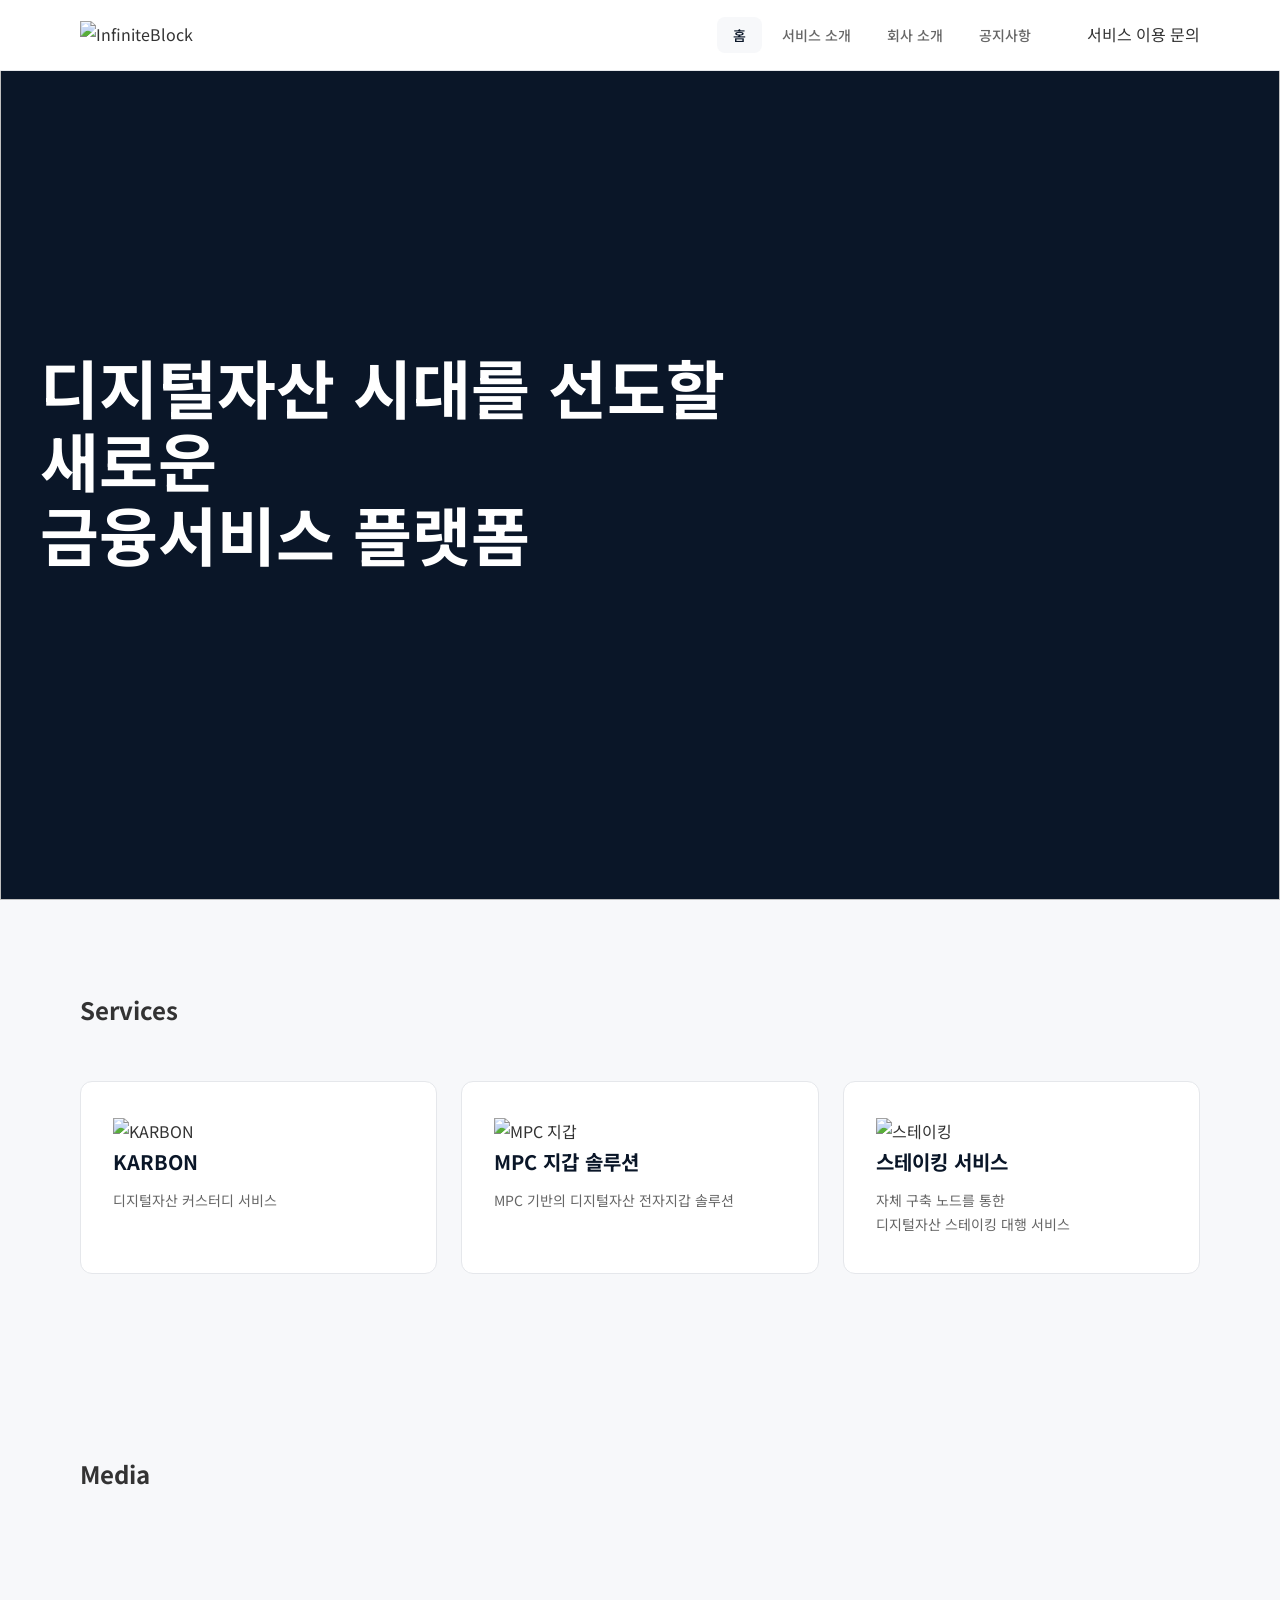
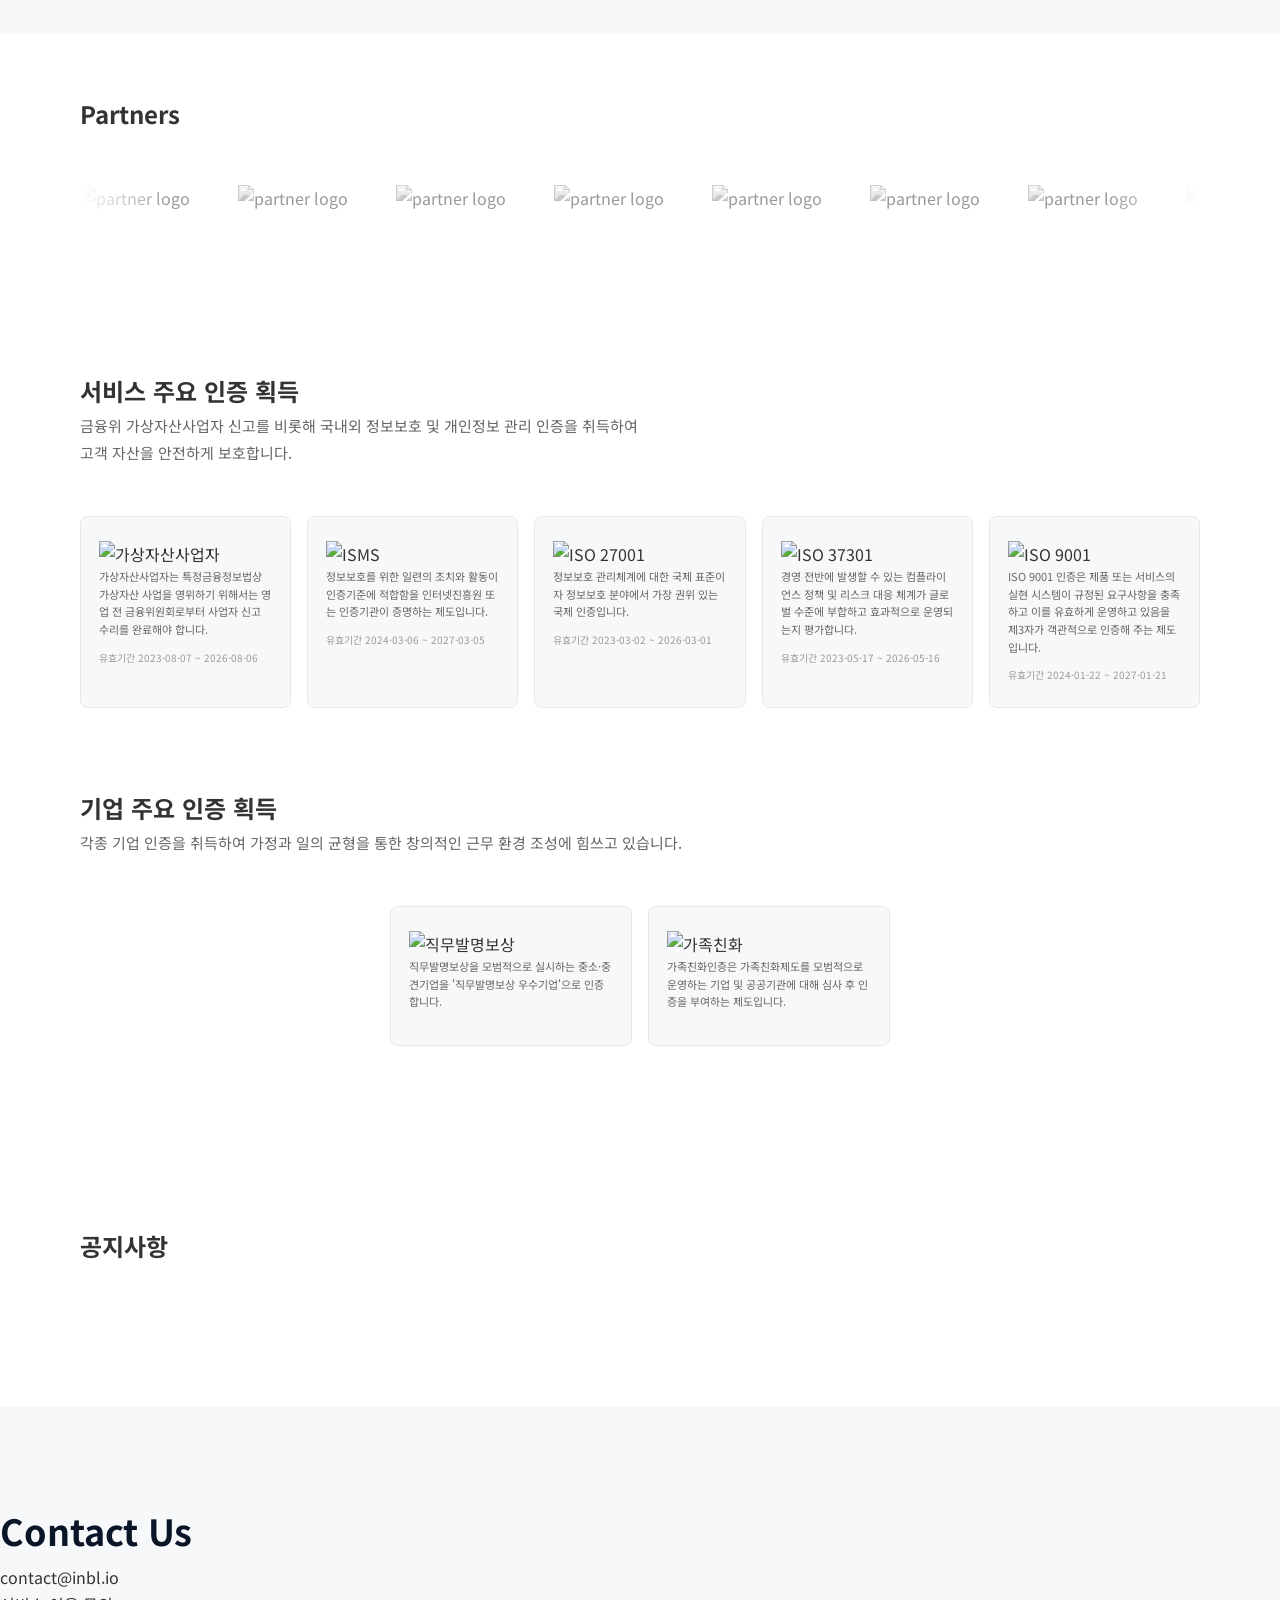
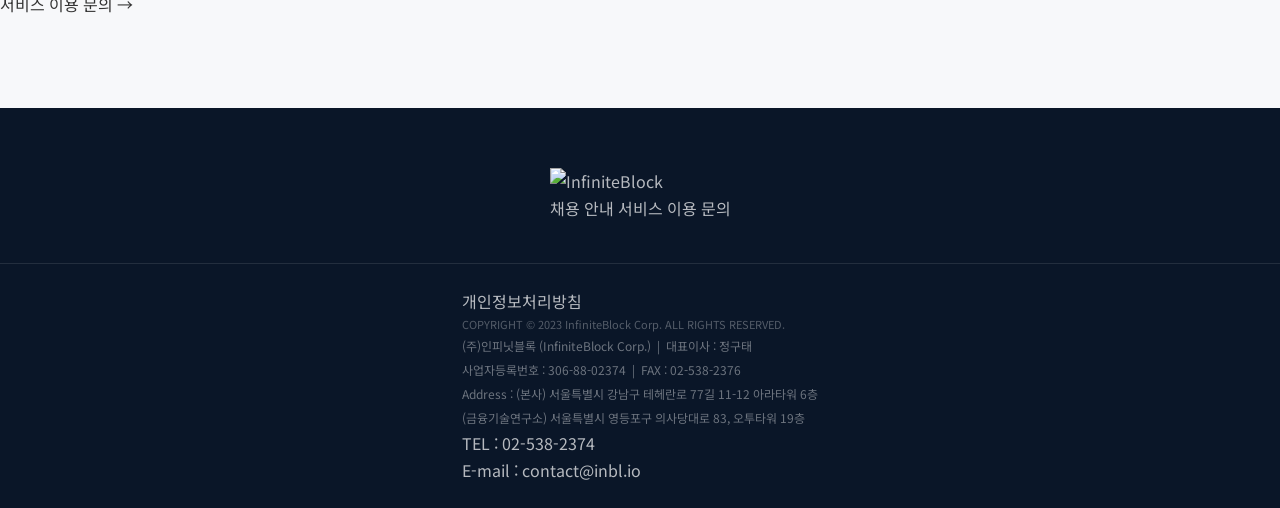
==== commit 4f834e90: "Update index.html" ====
--- a/index.html
+++ b/index.html
@@ -7,15 +7,15 @@
   <meta name="description" content="(주)인피닛블록 - 디지털자산 커스터디, MPC 지갑 솔루션, 스테이킹 서비스" />
   <link rel="stylesheet" href="css/style.css" />
   <link rel="preconnect" href="https://fonts.googleapis.com" />
-  <link rel="preconnect" href="https://fonts.gstatic.com" crossorigin />
-  <link href="https://fonts.googleapis.com/css2?family=DM+Serif+Display:ital@0;1&family=Syne:wght@400;500;600;700;800&family=Noto+Sans+KR:wght@300;400;500;700&display=swap" rel="stylesheet" />
+  <link href="https://fonts.googleapis.com/css2?family=Noto+Sans+KR:wght@300;400;500;700;900&display=swap" rel="stylesheet" />
 </head>
 <body>
 
+<!-- NAV -->
 <header class="site-header" id="site-header">
   <nav class="nav-inner">
     <a href="index.html" class="logo">
-      <span class="logo-text">INFINITE<span class="logo-accent">BLOCK</span></span>
+      <img src="https://inbl.io/images/common/logo.svg" alt="InfiniteBlock" class="logo-img" />
     </a>
     <ul class="nav-links">
       <li><a href="index.html" class="nav-link active">홈</a></li>
@@ -29,10 +29,9 @@
       </li>
       <li><a href="pages/company.html" class="nav-link">회사 소개</a></li>
       <li><a href="pages/notice.html" class="nav-link">공지사항</a></li>
-      <li><a href="pages/privacy.html" class="nav-link">개인정보처리방침</a></li>
     </ul>
     <div class="nav-actions">
-      <a href="#contact" class="btn-contact">서비스 문의</a>
+      <a href="#contact" class="btn-nav-outline">서비스 이용 문의</a>
     </div>
     <button class="hamburger" id="hamburger" aria-label="메뉴">
       <span></span><span></span><span></span>
@@ -40,6 +39,7 @@
   </nav>
 </header>
 
+<!-- MOBILE MENU -->
 <div class="mobile-menu" id="mobile-menu">
   <ul>
     <li><a href="index.html">홈</a></li>
@@ -47,141 +47,76 @@
     <li><a href="pages/company.html">회사 소개</a></li>
     <li><a href="pages/notice.html">공지사항</a></li>
     <li><a href="pages/privacy.html">개인정보처리방침</a></li>
-    <li><a href="#contact" class="mobile-cta">서비스 문의</a></li>
+    <li><a href="#contact" class="mobile-cta">서비스 이용 문의</a></li>
   </ul>
 </div>
 
+<!-- HERO -->
 <section class="hero">
   <div class="hero-bg">
-    <div class="hero-grid"></div>
-    <div class="hero-orb hero-orb-1"></div>
-    <div class="hero-orb hero-orb-2"></div>
-    <div class="hero-visual">
-  <img src="main_bg.gif" alt="" class="hero-main-img" />
-      </div>
-</div>
-  
-
-  
+    <img src="main_bg.gif" alt="" class="hero-main-img" />
+  </div>
   <div class="hero-content">
-    <div class="hero-tag">Digital Asset Infrastructure</div>
-    <h1 class="hero-title">
-      디지털자산 시대를<br/>
-      선도할 새로운<br/>
-      <em>금융서비스 플랫폼</em>
-    </h1>
-    <p class="hero-sub">기관·법인 전용 커스터디부터 MPC 지갑, 스테이킹까지<br/>인피닛블록이 디지털자산의 안전한 미래를 만듭니다.</p>
-    <div class="hero-ctas">
-      <a href="#services" class="btn-primary">서비스 알아보기</a>
-      <a href="#contact" class="btn-ghost">문의하기 →</a>
-    </div>
-  </div>
-  <div class="hero-scroll-indicator">
-    <span>SCROLL</span>
-    <div class="scroll-line"></div>
-  </div>
-</section>
-
+    <h1 class="hero-title">디지털자산 시대를 선도할 새로운<br/>금융서비스 플랫폼</h1>
+  </div>
+</section>
+
+<!-- SERVICES -->
 <section class="services" id="services">
   <div class="container">
-    <div class="section-header">
-      <span class="section-tag">Services</span>
-      <h2 class="section-title">핵심 서비스</h2>
+    <div class="section-header center">
+      <h2 class="section-title-lg">Services</h2>
     </div>
     <div class="services-grid">
       <a href="pages/services.html#custody" class="service-card">
-        <div class="service-icon">
-          <svg viewBox="0 0 48 48" fill="none"><rect x="8" y="12" width="32" height="28" rx="3" stroke="currentColor" stroke-width="2"/><path d="M16 12V10a8 8 0 0116 0v2" stroke="currentColor" stroke-width="2"/><circle cx="24" cy="26" r="4" stroke="currentColor" stroke-width="2"/><path d="M24 30v4" stroke="currentColor" stroke-width="2" stroke-linecap="round"/></svg>
-        </div>
-        <div class="service-num">01</div>
+        <div class="service-img">
+          <img src="https://inbl.io/upload/maindata8/maindata817367_0.png" alt="KARBON" />
+        </div>
         <h3 class="service-name">KARBON</h3>
-        <p class="service-desc">디지털자산 커스터디 서비스<br/>기관 전용 안전 수탁 솔루션</p>
-        <span class="service-arrow">→</span>
+        <p class="service-desc">디지털자산 커스터디 서비스</p>
       </a>
-      <a href="pages/services.html#mpc" class="service-card service-card--mid">
-        <div class="service-icon">
-          <svg viewBox="0 0 48 48" fill="none"><circle cx="24" cy="24" r="14" stroke="currentColor" stroke-width="2"/><circle cx="24" cy="24" r="6" stroke="currentColor" stroke-width="2"/><path d="M10 24h4M34 24h4M24 10v4M24 34v4" stroke="currentColor" stroke-width="2" stroke-linecap="round"/></svg>
-        </div>
-        <div class="service-num">02</div>
+      <a href="pages/services.html#mpc" class="service-card">
+        <div class="service-img">
+          <img src="https://inbl.io/upload/maindata8/maindata817096_0.png" alt="MPC 지갑" />
+        </div>
         <h3 class="service-name">MPC 지갑 솔루션</h3>
-        <p class="service-desc">MPC 기반의 디지털자산<br/>전자지갑 솔루션</p>
-        <span class="service-arrow">→</span>
+        <p class="service-desc">MPC 기반의 디지털자산 전자지갑 솔루션</p>
       </a>
       <a href="pages/services.html#staking" class="service-card">
-        <div class="service-icon">
-          <svg viewBox="0 0 48 48" fill="none"><path d="M24 8l14 8v16l-14 8L10 32V16l14-8z" stroke="currentColor" stroke-width="2"/><path d="M24 8v32M10 16l14 8 14-8" stroke="currentColor" stroke-width="2"/></svg>
-        </div>
-        <div class="service-num">03</div>
+        <div class="service-img">
+          <img src="https://inbl.io/upload/maindata8/maindata817128_0.png" alt="스테이킹" />
+        </div>
         <h3 class="service-name">스테이킹 서비스</h3>
-        <p class="service-desc">자체 구축 노드를 통한<br/>디지털자산 스테이킹 대행</p>
-        <span class="service-arrow">→</span>
+        <p class="service-desc">자체 구축 노드를 통한<br/>디지털자산 스테이킹 대행 서비스</p>
       </a>
     </div>
   </div>
 </section>
 
-<section class="certs" id="certs">
+<!-- MEDIA -->
+<section class="media" id="media">
   <div class="container">
     <div class="section-header">
-      <span class="section-tag">Certifications</span>
-      <h2 class="section-title">서비스 주요 인증</h2>
-      <p class="section-desc">금융위 가상자산사업자 신고를 비롯해 국내외 정보보호 및 개인정보 관리 인증을 취득하여<br/>고객 자산을 안전하게 보호합니다.</p>
-    </div>
-    <div class="certs-grid">
-      <div class="cert-card">
-        <div class="cert-badge">VASP</div>
-        <h4>가상자산사업자</h4>
-        <p>특정금융정보법상 금융위원회 신고 수리 완료</p>
-        <div class="cert-period">2023-08-07 ~ 2026-08-06</div>
-      </div>
-      <div class="cert-card cert-card--highlight">
-        <div class="cert-badge">ISMS</div>
-        <h4>정보보호 관리체계</h4>
-        <p>가상자산 커스터디 서비스 운영 본인증 (제47조의1)</p>
-        <div class="cert-period">2024-03-06 ~ 2027-03-05</div>
-      </div>
-      <div class="cert-card">
-        <div class="cert-badge">ISO 27001</div>
-        <h4>정보보호 국제표준</h4>
-        <p>정보보호 분야 가장 권위있는 국제 인증</p>
-        <div class="cert-period">2023-03-02 ~ 2026-03-01</div>
-      </div>
-      <div class="cert-card">
-        <div class="cert-badge">ISO 37301</div>
-        <h4>컴플라이언스</h4>
-        <p>글로벌 수준 컴플라이언스 정책 및 리스크 대응</p>
-        <div class="cert-period">2023-05-17 ~ 2026-05-16</div>
-      </div>
-      <div class="cert-card">
-        <div class="cert-badge">ISO 9001</div>
-        <h4>품질경영시스템</h4>
-        <p>서비스 실현 시스템 요구사항 충족 제3자 인증</p>
-        <div class="cert-period">2024-01-22 ~ 2027-01-21</div>
-      </div>
-    </div>
-  </div>
-</section>
-
-<section class="media" id="media">
-  <div class="container">
-    <div class="section-header">
-      <span class="section-tag">Media</span>
-      <h2 class="section-title">주요 뉴스</h2>
-    </div>
-    <div class="media-grid" id="media-grid">
-      <div class="media-loading">뉴스를 불러오는 중...</div>
-    </div>
-    <div class="media-more">
-      <button class="btn-load-more" id="load-more-btn">더보기</button>
-    </div>
-  </div>
-</section>
-
+      <h2 class="section-title-lg">Media</h2>
+    </div>
+    <div class="media-slider-wrap">
+      <div class="media-slider" id="media-slider">
+        <!-- JS로 렌더링 -->
+      </div>
+      <div class="media-slider-nav">
+        <div class="slider-progress">
+          <div class="slider-progress-bar" id="slider-progress-bar"></div>
+        </div>
+      </div>
+    </div>
+  </div>
+</section>
+
+<!-- PARTNERS -->
 <section class="partners" id="partners">
   <div class="container">
-    <div class="section-header">
-      <span class="section-tag">Partners</span>
-      <h2 class="section-title">파트너사</h2>
+    <div class="section-header center">
+      <h2 class="section-title-lg">Partners</h2>
     </div>
     <div class="partners-track-wrap">
       <div class="partners-track" id="partners-track"></div>
@@ -189,110 +124,181 @@
   </div>
 </section>
 
+<!-- CERTIFICATIONS -->
+<section class="certs" id="certs">
+  <div class="container">
+    <div class="section-header center">
+      <h2 class="section-title-ko">서비스 주요 인증 획득</h2>
+      <p class="section-desc">금융위 가상자산사업자 신고를 비롯해 국내외 정보보호 및 개인정보 관리 인증을 취득하여<br/>고객 자산을 안전하게 보호합니다.</p>
+    </div>
+    <div class="certs-grid">
+      <div class="cert-card">
+        <img src="https://inbl.io/images/main/main_security01.jpg" alt="가상자산사업자" />
+        <p>가상자산사업자는 특정금융정보법상 가상자산 사업을 영위하기 위해서는 영업 전 금융위원회로부터 사업자 신고 수리를 완료해야 합니다.</p>
+        <div class="cert-period"><span>유효기간</span> 2023-08-07 ~ 2026-08-06</div>
+      </div>
+      <div class="cert-card">
+        <img src="https://inbl.io/images/main/main_security02.png" alt="ISMS" />
+        <p>정보보호를 위한 일련의 조치와 활동이 인증기준에 적합함을 인터넷진흥원 또는 인증기관이 증명하는 제도입니다.</p>
+        <div class="cert-period"><span>유효기간</span> 2024-03-06 ~ 2027-03-05</div>
+      </div>
+      <div class="cert-card">
+        <img src="https://inbl.io/images/main/main_security03.jpg" alt="ISO 27001" />
+        <p>정보보호 관리체계에 대한 국제 표준이자 정보보호 분야에서 가장 권위 있는 국제 인증입니다.</p>
+        <div class="cert-period"><span>유효기간</span> 2023-03-02 ~ 2026-03-01</div>
+      </div>
+      <div class="cert-card">
+        <img src="https://inbl.io/images/main/main_security04.jpg" alt="ISO 37301" />
+        <p>경영 전반에 발생할 수 있는 컴플라이언스 정책 및 리스크 대응 체계가 글로벌 수준에 부합하고 효과적으로 운영되는지 평가합니다.</p>
+        <div class="cert-period"><span>유효기간</span> 2023-05-17 ~ 2026-05-16</div>
+      </div>
+      <div class="cert-card">
+        <img src="https://inbl.io/images/main/main_security05.jpg" alt="ISO 9001" />
+        <p>ISO 9001 인증은 제품 또는 서비스의 실현 시스템이 규정된 요구사항을 충족하고 이를 유효하게 운영하고 있음을 제3자가 객관적으로 인증해 주는 제도입니다.</p>
+        <div class="cert-period"><span>유효기간</span> 2024-01-22 ~ 2027-01-21</div>
+      </div>
+    </div>
+
+    <div class="section-header center" style="margin-top:80px;">
+      <h2 class="section-title-ko">기업 주요 인증 획득</h2>
+      <p class="section-desc">각종 기업 인증을 취득하여 가정과 일의 균형을 통한 창의적인 근무 환경 조성에 힘쓰고 있습니다.</p>
+    </div>
+    <div class="certs-grid" style="grid-template-columns:repeat(2,1fr);max-width:500px;margin:0 auto;">
+      <div class="cert-card">
+        <img src="https://inbl.io/images/main/main_security06.jpg" alt="직무발명보상" />
+        <p>직무발명보상을 모범적으로 실시하는 중소·중견기업을 '직무발명보상 우수기업'으로 인증합니다.</p>
+      </div>
+      <div class="cert-card">
+        <img src="https://inbl.io/images/main/main_security07.jpg" alt="가족친화" />
+        <p>가족친화인증은 가족친화제도를 모범적으로 운영하는 기업 및 공공기관에 대해 심사 후 인증을 부여하는 제도입니다.</p>
+      </div>
+    </div>
+  </div>
+</section>
+
+<!-- FAQ → 공지사항 -->
+<section class="faq" id="faq">
+  <div class="container">
+    <div class="section-header center">
+      <h2 class="section-title-lg">공지사항</h2>
+    </div>
+    <div id="faq-list"></div>
+  </div>
+</section>
+
+<!-- CONTACT -->
 <section class="contact" id="contact">
-  <div class="container">
-    <div class="contact-inner">
-      <div class="contact-left">
-        <span class="section-tag">Contact Us</span>
-        <h2 class="contact-title">함께 시작하세요</h2>
-        <p class="contact-desc">서비스 이용 문의를 남겨주시면<br/>담당자가 빠르게 답변드립니다.</p>
-        <div class="contact-info">
-          <div class="contact-info-item">
-            <span class="ci-label">Email</span>
-            <a href="mailto:contact@inbl.io">contact@inbl.io</a>
-          </div>
-          <div class="contact-info-item">
-            <span class="ci-label">TEL</span>
-            <span>02-538-2374</span>
-          </div>
-          <div class="contact-info-item">
-            <span class="ci-label">FAX</span>
-            <span>02-538-2376</span>
-          </div>
-        </div>
-      </div>
-      <div class="contact-right">
-        <form class="contact-form" id="contact-form">
-          <div class="form-group">
-            <label>이름 <span class="required">*</span></label>
-            <input type="text" name="name" placeholder="홍길동" required />
-          </div>
-          <div class="form-group">
-            <label>이메일 <span class="required">*</span></label>
-            <input type="email" name="email" placeholder="hello@company.com" required />
-          </div>
-          <div class="form-group">
-            <label>문의 내용 <span class="required">*</span></label>
-            <textarea name="message" rows="5" placeholder="문의하실 내용을 입력해주세요." required></textarea>
-          </div>
-          <div class="form-privacy">
-            <label class="checkbox-label">
-              <input type="checkbox" name="privacy" required />
-              <span><a href="pages/privacy.html" target="_blank">개인정보 수집 및 이용</a>에 동의합니다. <span class="required">[필수]</span></span>
-            </label>
-          </div>
-          <button type="submit" class="btn-submit">문의 보내기</button>
-          <div class="form-result" id="form-result"></div>
-        </form>
-      </div>
-    </div>
-  </div>
-</section>
-
+  <div class="contact-inner">
+    <div class="contact-left">
+      <h2 class="contact-title">Contact Us</h2>
+      <p class="contact-email">contact@inbl.io</p>
+      <a href="mailto:contact@inbl.io" class="btn-contact-outline">서비스 이용 문의 →</a>
+    </div>
+    <div class="contact-right">
+      <img src="https://inbl.io/images/main/main_contact_bg.jpg" alt="" class="contact-bg-img" />
+    </div>
+  </div>
+</section>
+
+<!-- FOOTER -->
 <footer class="site-footer">
-  <div class="container">
-    <div class="footer-top">
-      <div class="footer-brand">
-        <span class="logo-text">INFINITE<span class="logo-accent">BLOCK</span></span>
-        <p>디지털자산 시대를 선도할<br/>새로운 금융서비스 플랫폼</p>
-      </div>
-      <div class="footer-links">
-        <div class="footer-col">
-          <h5>서비스</h5>
-          <ul>
-            <li><a href="pages/services.html#custody">커스터디</a></li>
-            <li><a href="pages/services.html#mpc">MPC 지갑</a></li>
-            <li><a href="pages/services.html#staking">스테이킹</a></li>
-          </ul>
-        </div>
-        <div class="footer-col">
-          <h5>회사</h5>
-          <ul>
-            <li><a href="pages/company.html">회사 소개</a></li>
-            <li><a href="pages/notice.html">공지사항</a></li>
-            <li><a href="https://inbl.notion.site/13a238c89c2b4152bec04f802b69c592" target="_blank">채용 안내</a></li>
-          </ul>
-        </div>
-        <div class="footer-col">
-          <h5>정책</h5>
-          <ul>
-            <li><a href="pages/privacy.html">개인정보처리방침</a></li>
-          </ul>
-        </div>
-      </div>
-    </div>
-    <div class="footer-certs">
-      <div class="footer-cert-badges">
-        <span class="fcb">VASP</span>
-        <span class="fcb">ISMS</span>
-        <span class="fcb">ISO 27001</span>
-        <span class="fcb">ISO 37301</span>
-        <span class="fcb">ISO 9001</span>
-      </div>
-    </div>
-    <div class="footer-bottom">
+  <div class="footer-top">
+    <div class="container footer-top-inner">
+      <div class="footer-logo">
+        <img src="https://inbl.io/images/common/logo.svg" alt="InfiniteBlock" />
+      </div>
+      <div class="footer-btns">
+        <a href="https://inbl.notion.site/13a238c89c2b4152bec04f802b69c592" target="_blank" class="btn-footer">채용 안내</a>
+        <a href="#contact" class="btn-footer">서비스 이용 문의</a>
+      </div>
+      <div class="footer-certs-img">
+        <img src="https://inbl.io/images/main/foot_security01.png" alt="" />
+        <img src="https://inbl.io/images/main/foot_security02.png" alt="" />
+        <img src="https://inbl.io/images/main/foot_security03.png" alt="" />
+        <img src="https://inbl.io/images/main/foot_security04.png" alt="" />
+        <img src="https://inbl.io/images/main/foot_security06.png" alt="" />
+      </div>
+    </div>
+  </div>
+  <div class="footer-bottom">
+    <div class="container footer-bottom-inner">
+      <div class="footer-left">
+        <a href="pages/privacy.html" class="footer-privacy">개인정보처리방침</a>
+        <p class="footer-copy">COPYRIGHT © 2023 InfiniteBlock Corp. ALL RIGHTS RESERVED.</p>
+      </div>
       <div class="footer-corp">
-        <strong>(주)인피닛블록 (InfiniteBlock Corp.)</strong><br/>
-        대표이사: 정구태 &nbsp;|&nbsp; 사업자등록번호: 306-88-02374<br/>
-        (본사) 서울특별시 강남구 테헤란로 77길 11-12 아라타워 6층<br/>
-        (금융기술연구소) 서울특별시 영등포구 의사당대로 83, 오투타워 19층
-      </div>
-      <div class="footer-copy">COPYRIGHT © 2023 InfiniteBlock Corp. ALL RIGHTS RESERVED.</div>
+        <p>(주)인피닛블록 (InfiniteBlock Corp.) &nbsp;|&nbsp; 대표이사 : 정구태</p>
+        <p>사업자등록번호 : 306-88-02374 &nbsp;|&nbsp; FAX : 02-538-2376</p>
+        <p>Address : (본사) 서울특별시 강남구 테헤란로 77길 11-12 아라타워 6층</p>
+        <p>(금융기술연구소) 서울특별시 영등포구 의사당대로 83, 오투타워 19층</p>
+      </div>
+      <div class="footer-contact">
+        <p>TEL : 02-538-2374</p>
+        <p>E-mail : contact@inbl.io</p>
+      </div>
     </div>
   </div>
 </footer>
 
 <script src="js/config.js"></script>
 <script src="js/main.js"></script>
+<script>
+// FAQ/공지사항 로드
+async function loadFaq() {
+  const el = document.getElementById('faq-list');
+  try {
+    const res = await fetch(`${SUPABASE_URL}/rest/v1/notices?select=*&order=created_at.desc&limit=5`, {
+      headers: { 'apikey': SUPABASE_ANON_KEY, 'Authorization': `Bearer ${SUPABASE_ANON_KEY}` }
+    });
+    const data = await res.json();
+    if (!Array.isArray(data) || data.length === 0) {
+      el.innerHTML = '<p style="text-align:center;color:#666;padding:40px;">등록된 공지사항이 없습니다.</p>';
+      return;
+    }
+    el.innerHTML = data.map((n, i) => `
+      <div class="faq-item" onclick="this.classList.toggle('open')">
+        <div class="faq-q">
+          <span class="faq-num">Q.</span>
+          <span>${n.title}</span>
+          <span class="faq-icon">+</span>
+        </div>
+        <div class="faq-a">${n.body}</div>
+      </div>`).join('');
+  } catch {
+    el.innerHTML = '';
+  }
+}
+loadFaq();
+
+// Media 슬라이더
+const NEWS_DATA = [
+  { title: '인피닛블록, 바빌론 랩스와 비트코인 금융 2.0 인프라 공동 구축 협력', date: '2025.11.28', url: 'https://news.nate.com/view/20251128n05844', img: 'https://inbl.io/upload/maindata5/maindata589394_0.jpg' },
+  { title: '쿠콘·인피닛블록·파라메타, 스테이블코인 사업 협력 MOU', date: '2025.10.01', url: 'https://www.news1.kr/finance/blockchain-fintech/5931718', img: 'https://inbl.io/upload/maindata5/maindata588049_0.jpg' },
+  { title: "인피닛블록, 중기부 주관 '2025년 창업중심대학' 지원사업 선정!", date: '2025.06.05', url: 'https://news.mt.co.kr/mtview.php?no=2025060510510144321', img: 'https://inbl.io/upload/maindata5/maindata538976_0.jpg' },
+  { title: '인피닛블록, iM금융그룹 피움랩 7기 선발', date: '2025.05.30', url: 'https://www.digitalasset.works/news/articleView.html?idxno=27767', img: 'https://inbl.io/upload/maindata5/maindata548176_0.jpg' },
+  { title: "인피닛블록, 중기부 '이노비즈' 인증 획득", date: '2025.05.15', url: 'https://www.opinionnews.co.kr/news/articleView.html?idxno=117292', img: 'https://inbl.io/upload/maindata5/maindata548143_0.jpg' },
+  { title: '인피닛블록, 글로벌 보안기업 서틱과 협력…커스터디 서비스 고도화', date: '2025.02.05', url: 'https://www.dailian.co.kr/news/view/1458158/?sc=Naver', img: 'https://inbl.io/upload/maindata5/maindata537768_0.jpeg' },
+  { title: '인피닛블록, XRP 레저 기반 미국 국채 자산수탁 개시!', date: '2024.12.24', url: 'https://n.news.naver.com/article/119/0002907327', img: 'https://inbl.io/upload/maindata5/maindata503338_0.jpeg' },
+  { title: '인피닛블록, 크라우드인베스트와 RWA 사업 강화 맞손!', date: '2024.12.18', url: 'https://www.etnews.com/20241217000043', img: 'https://inbl.io/upload/maindata5/maindata513709_0.jpg' },
+];
+
+const slider = document.getElementById('media-slider');
+if (slider) {
+  NEWS_DATA.forEach(item => {
+    const card = document.createElement('a');
+    card.href = item.url;
+    card.target = '_blank';
+    card.rel = 'noopener noreferrer';
+    card.className = 'media-card';
+    card.innerHTML = `
+      <div class="media-card-img"><img src="${item.img}" alt="${item.title}" loading="lazy" /></div>
+      <div class="media-card-body">
+        <div class="media-card-title">${item.title}</div>
+        <div class="media-card-date">${item.date}</div>
+      </div>`;
+    slider.appendChild(card);
+  });
+}
+</script>
 </body>
 </html>
--- a/css/style.css
+++ b/css/style.css
@@ -263,3 +263,21 @@
 @media (max-width: 900px) { .services-grid { grid-template-columns: 1fr; } .contact-inner { grid-template-columns: 1fr; gap: 40px; } .footer-top { flex-direction: column; gap: 40px; } .media-grid { grid-template-columns: repeat(2, 1fr); } .certs-grid { grid-template-columns: repeat(2, 1fr); } }
 @media (max-width: 768px) { .nav-links, .nav-actions { display: none; } .hamburger { display: flex; } .container { padding: 0 20px; } .hero { padding: 100px 20px 60px; } .media-grid { grid-template-columns: 1fr; } .certs-grid { grid-template-columns: 1fr 1fr; } .footer-links { flex-wrap: wrap; gap: 32px; } .footer-bottom { flex-direction: column; align-items: flex-start; } .admin-nav { gap: 8px; padding: 0 16px; } .admin-tab-btn { padding: 6px 10px; font-size: 11px; } .admin-content { padding: 32px 16px; } .contact-form { padding: 24px; } }
 @media (max-width: 480px) { .certs-grid { grid-template-columns: 1fr; } .hero-ctas { flex-direction: column; } .notice-modal { padding: 16px; } .notice-modal-box { padding: 28px 20px; } }
+
+.hero-visual {
+  position: absolute;
+  right: 0; top: 0; bottom: 0;
+  width: 60%;
+  z-index: 0;
+  display: flex;
+  align-items: center;
+  justify-content: center;
+  overflow: hidden;
+}
+.hero-main-img {
+  width: 100%;
+  height: 100%;
+  object-fit: cover;
+}
+.hero-content { position: relative; z-index: 2; }
+@media (max-width: 900px) { .hero-visual { display: none; } }
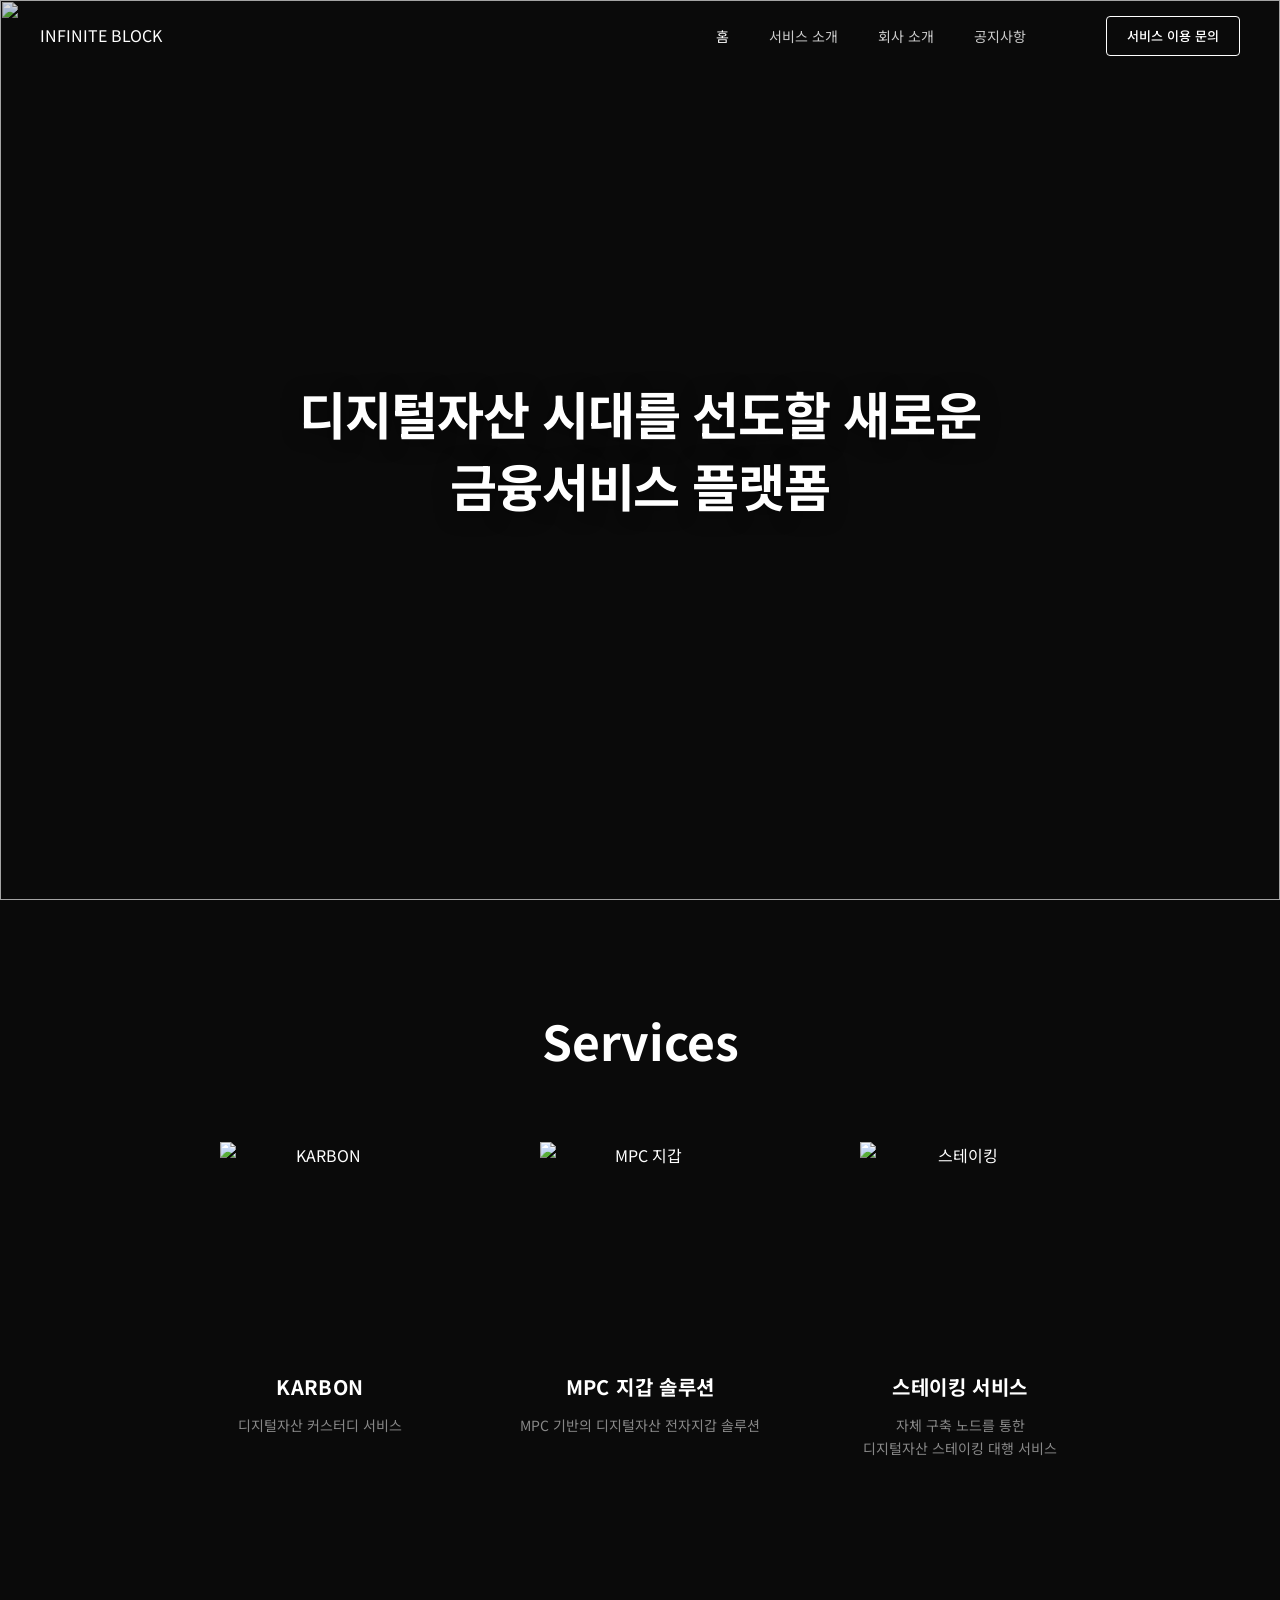
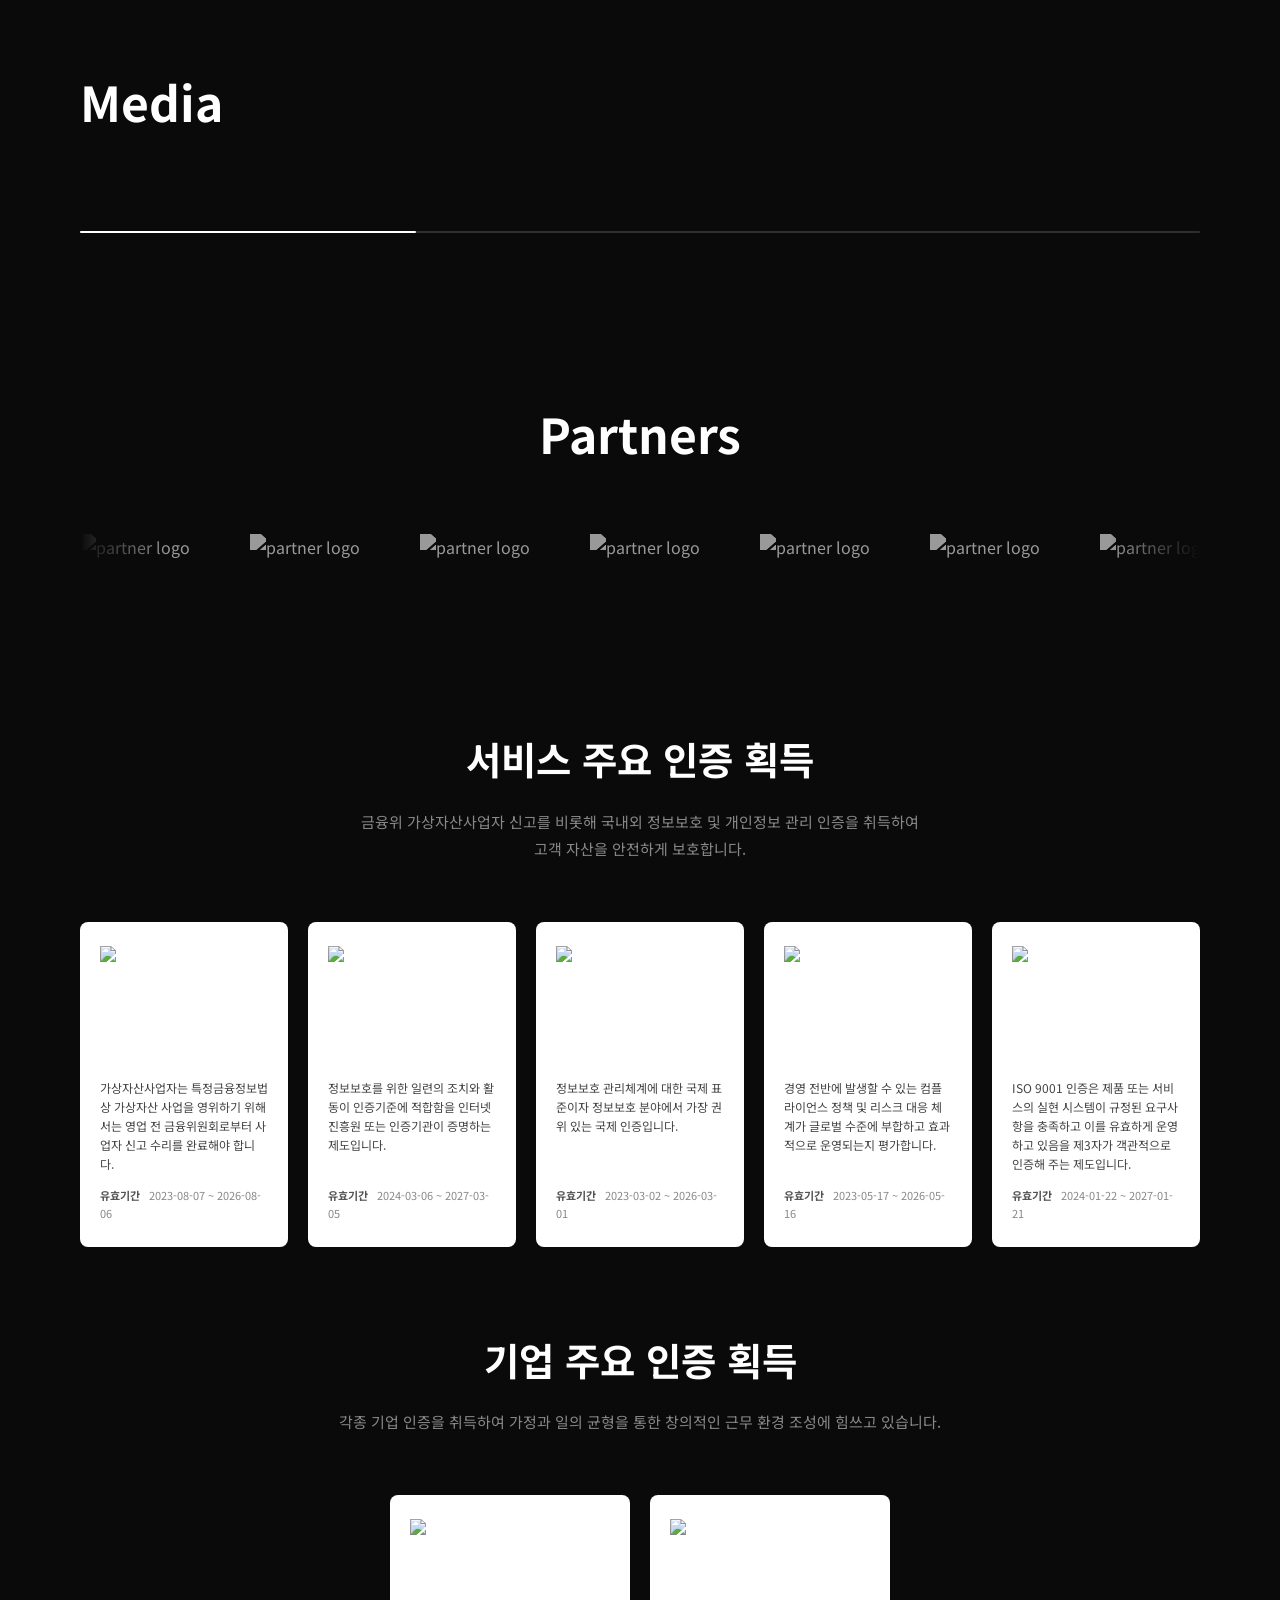
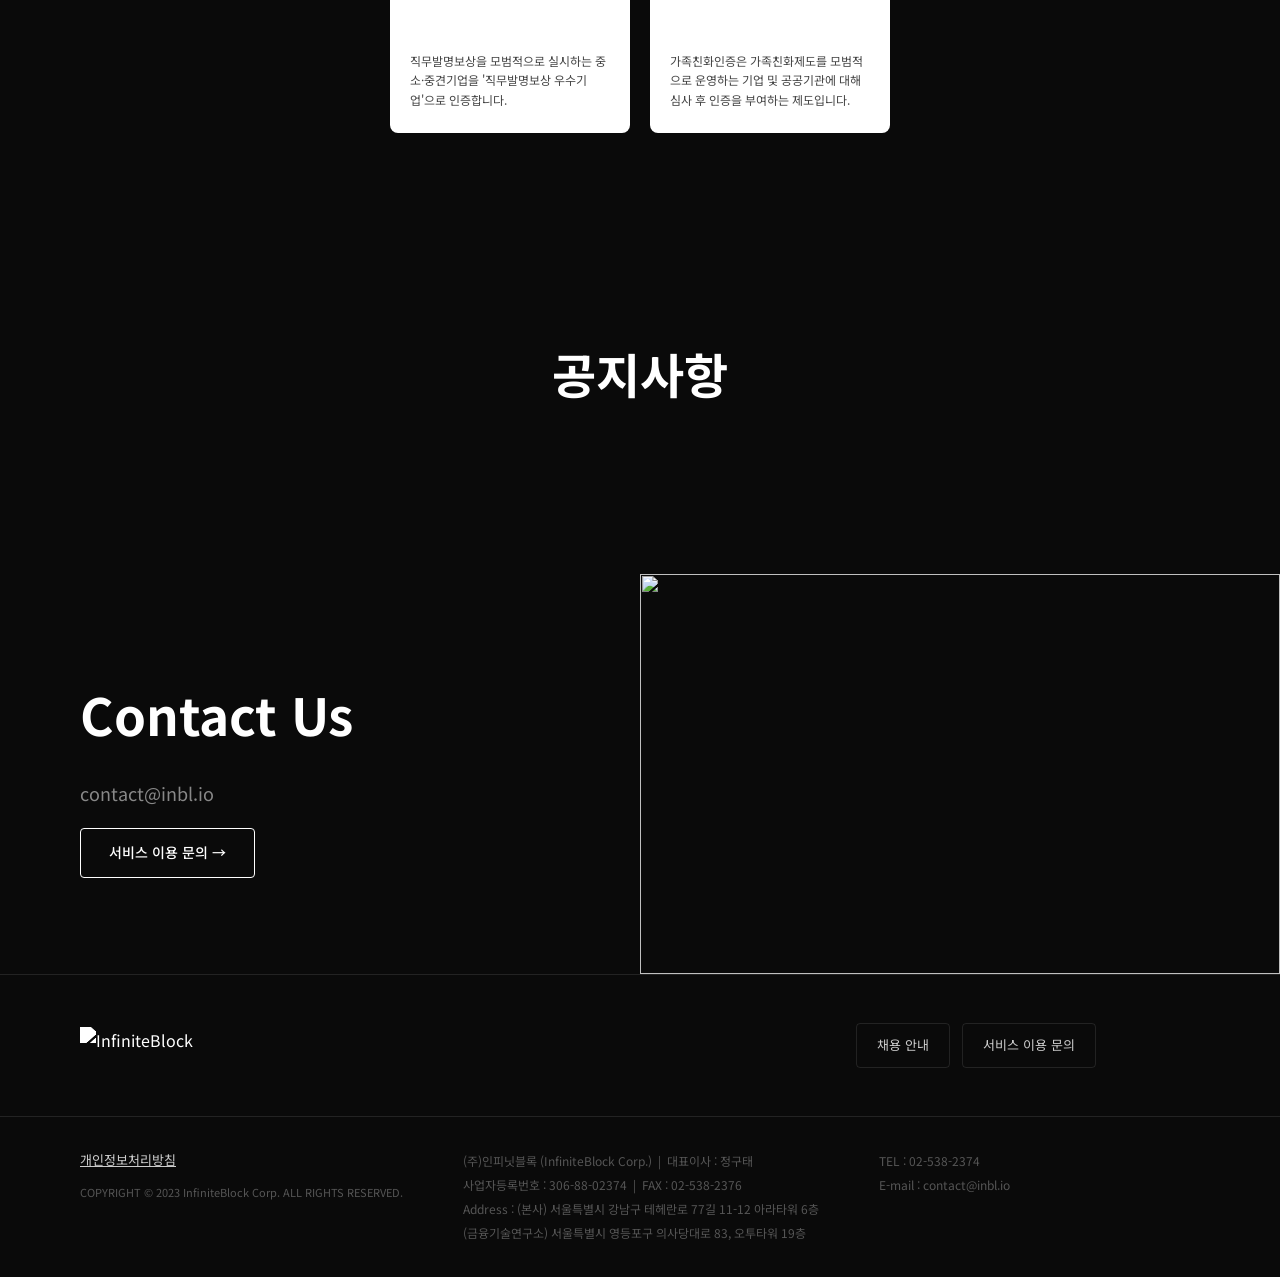
==== commit e85f89e7: "Update index.html" ====
--- a/index.html
+++ b/index.html
@@ -14,9 +14,15 @@
 <!-- NAV -->
 <header class="site-header" id="site-header">
   <nav class="nav-inner">
-    <a href="index.html" class="logo">
-      <img src="https://inbl.io/images/common/logo.svg" alt="InfiniteBlock" class="logo-img" />
-    </a>
+<a href="index.html" class="logo">
+  <div class="logo-icon">
+    <span class="logo-icon-inner"></span>
+  </div>
+  <div class="logo-text-wrap">
+    <span class="logo-line1">INFINITE</span>
+    <span class="logo-line2">BLOCK</span>
+  </div>
+</a>
     <ul class="nav-links">
       <li><a href="index.html" class="nav-link active">홈</a></li>
       <li class="nav-dropdown">
--- a/css/style.css
+++ b/css/style.css
@@ -1,283 +1,412 @@
 :root {
+  --black: #0a0a0a;
+  --dark: #111111;
   --white: #ffffff;
-  --bg: #ffffff;
-  --bg-gray: #f7f8fa;
-  --black: #111111;
-  --navy: #0a1628;
-  --accent: #1a3a6b;
-  --accent-light: #2952a3;
-  --cyan: #00b4d8;
-  --gray-1: #333333;
-  --gray-2: #666666;
-  --gray-3: #999999;
-  --gray-4: #cccccc;
-  --border: #e5e7eb;
+  --gray-1: #cccccc;
+  --gray-2: #888888;
+  --gray-3: #555555;
+  --border: rgba(255,255,255,0.1);
+  --accent: #00b4d8;
   --font-main: 'Noto Sans KR', sans-serif;
   --radius: 8px;
-  --shadow: 0 2px 20px rgba(0,0,0,0.08);
-  --shadow-lg: 0 8px 40px rgba(0,0,0,0.12);
 }
 
 *, *::before, *::after { box-sizing: border-box; margin: 0; padding: 0; }
-html { scroll-behavior: smooth; font-size: 16px; }
-body { background: var(--bg); color: var(--gray-1); font-family: var(--font-main); line-height: 1.7; overflow-x: hidden; }
+html { scroll-behavior: smooth; }
+body { background: var(--black); color: var(--white); font-family: var(--font-main); line-height: 1.7; overflow-x: hidden; }
 a { color: inherit; text-decoration: none; }
 img { max-width: 100%; display: block; }
 ::-webkit-scrollbar { width: 6px; }
-::-webkit-scrollbar-track { background: #f1f1f1; }
-::-webkit-scrollbar-thumb { background: #ccc; border-radius: 3px; }
+::-webkit-scrollbar-track { background: var(--dark); }
+::-webkit-scrollbar-thumb { background: #333; border-radius: 3px; }
 .container { max-width: 1200px; margin: 0 auto; padding: 0 40px; }
 
 /* NAV */
-.site-header { position: fixed; top: 0; left: 0; right: 0; z-index: 1000; background: var(--white); border-bottom: 1px solid var(--border); transition: box-shadow 0.3s; }
-.site-header.scrolled { box-shadow: var(--shadow); }
-.nav-inner { max-width: 1200px; margin: 0 auto; padding: 0 40px; height: 70px; display: flex; align-items: center; gap: 32px; }
-.logo { display: flex; align-items: center; }
-.logo-text { font-weight: 900; font-size: 20px; letter-spacing: 0.02em; color: var(--navy); }
-.logo-accent { color: var(--cyan); }
-.nav-links { display: flex; list-style: none; gap: 4px; margin-left: auto; }
-.nav-link { font-size: 14px; font-weight: 500; color: var(--gray-2); padding: 8px 16px; border-radius: var(--radius); transition: color 0.2s, background 0.2s; }
-.nav-link:hover, .nav-link.active { color: var(--navy); background: var(--bg-gray); }
+.site-header {
+  position: fixed; top: 0; left: 0; right: 0; z-index: 1000;
+  background: transparent;
+  transition: background 0.3s, border-bottom 0.3s;
+  border-bottom: 1px solid transparent;
+}
+.site-header.scrolled {
+  background: rgba(10,10,10,0.95);
+  backdrop-filter: blur(10px);
+  border-bottom-color: var(--border);
+}
+.nav-inner {
+  max-width: 1400px; margin: 0 auto; padding: 0 40px;
+  height: 72px; display: flex; align-items: center; gap: 48px;
+}
+.logo-img { height: 40px; filter: brightness(0) invert(1); }
+.nav-links {
+  display: flex; list-style: none; gap: 8px; margin-left: auto;
+}
+.nav-link {
+  font-size: 14px; font-weight: 400; color: var(--gray-1);
+  padding: 8px 16px; border-radius: var(--radius);
+  transition: color 0.2s;
+}
+.nav-link:hover, .nav-link.active { color: var(--white); }
 .nav-dropdown { position: relative; }
-.dropdown-menu { display: none; position: absolute; top: calc(100% + 4px); left: 50%; transform: translateX(-50%); background: var(--white); border: 1px solid var(--border); border-radius: var(--radius); padding: 8px; min-width: 150px; box-shadow: var(--shadow-lg); list-style: none; }
+.dropdown-menu {
+  display: none; position: absolute; top: calc(100% + 8px); left: 50%;
+  transform: translateX(-50%);
+  background: rgba(20,20,20,0.98);
+  border: 1px solid var(--border);
+  border-radius: var(--radius);
+  padding: 8px; min-width: 140px;
+  list-style: none;
+}
 .nav-dropdown:hover .dropdown-menu { display: block; }
-.dropdown-menu a { display: block; padding: 8px 14px; font-size: 13px; color: var(--gray-2); border-radius: 6px; transition: 0.2s; }
-.dropdown-menu a:hover { color: var(--navy); background: var(--bg-gray); }
-.nav-actions { margin-left: 8px; }
-.btn-contact { display: inline-flex; align-items: center; font-size: 13px; font-weight: 600; padding: 9px 22px; border-radius: 40px; background: var(--navy); color: var(--white); transition: 0.2s; }
-.btn-contact:hover { background: var(--accent-light); }
-.hamburger { display: none; flex-direction: column; gap: 5px; background: none; border: none; cursor: pointer; padding: 4px; }
-.hamburger span { display: block; width: 24px; height: 2px; background: var(--navy); border-radius: 2px; }
-.mobile-menu { display: none; position: fixed; top: 70px; left: 0; right: 0; bottom: 0; background: var(--white); z-index: 999; padding: 32px; border-top: 1px solid var(--border); }
+.dropdown-menu a {
+  display: block; padding: 8px 14px;
+  font-size: 13px; color: var(--gray-1);
+  border-radius: 6px; transition: 0.2s;
+}
+.dropdown-menu a:hover { color: var(--white); background: rgba(255,255,255,0.06); }
+.nav-actions { margin-left: 16px; }
+.btn-nav-outline {
+  display: inline-flex; align-items: center;
+  font-size: 13px; font-weight: 500;
+  padding: 8px 20px; border-radius: 4px;
+  border: 1px solid var(--white); color: var(--white);
+  transition: 0.2s;
+}
+.btn-nav-outline:hover { background: var(--white); color: var(--black); }
+.hamburger {
+  display: none; flex-direction: column; gap: 5px;
+  background: none; border: none; cursor: pointer; padding: 4px;
+}
+.hamburger span { display: block; width: 24px; height: 2px; background: var(--white); border-radius: 2px; }
+.mobile-menu {
+  display: none; position: fixed; top: 72px; left: 0; right: 0; bottom: 0;
+  background: var(--black); z-index: 999; padding: 32px;
+  border-top: 1px solid var(--border);
+}
 .mobile-menu.open { display: block; }
 .mobile-menu ul { list-style: none; }
 .mobile-menu li { border-bottom: 1px solid var(--border); }
-.mobile-menu a { display: block; padding: 16px 0; font-size: 16px; font-weight: 500; color: var(--gray-1); }
-.mobile-cta { color: var(--accent) !important; font-weight: 700 !important; }
+.mobile-menu a { display: block; padding: 16px 0; font-size: 16px; color: var(--gray-1); }
+.mobile-cta { color: var(--accent) !important; }
 
 /* HERO */
-.hero { position: relative; min-height: 100vh; display: flex; align-items: center; padding: 120px 40px 80px; background: var(--navy); overflow: hidden; }
-.hero-bg { position: absolute; inset: 0; z-index: 0; }
-.hero-grid { position: absolute; inset: 0; background-image: linear-gradient(rgba(255,255,255,0.03) 1px, transparent 1px), linear-gradient(90deg, rgba(255,255,255,0.03) 1px, transparent 1px); background-size: 60px 60px; }
-.hero-orb { position: absolute; border-radius: 50%; filter: blur(80px); pointer-events: none; }
-.hero-orb-1 { width: 500px; height: 500px; background: radial-gradient(circle, rgba(0,180,216,0.15) 0%, transparent 70%); top: -100px; right: 0; }
-.hero-orb-2 { width: 400px; height: 400px; background: radial-gradient(circle, rgba(41,82,163,0.2) 0%, transparent 70%); bottom: 0; left: 5%; }
-.hero-content { position: relative; z-index: 1; max-width: 700px; animation: heroIn 0.8s ease both; }
-@keyframes heroIn { from { opacity: 0; transform: translateY(20px); } to { opacity: 1; transform: translateY(0); } }
-.hero-tag { display: inline-block; font-size: 11px; font-weight: 700; letter-spacing: 0.15em; text-transform: uppercase; color: var(--cyan); border: 1px solid rgba(0,180,216,0.4); padding: 6px 16px; border-radius: 40px; margin-bottom: 28px; background: rgba(0,180,216,0.08); }
-.hero-title { font-size: clamp(36px, 5vw, 64px); line-height: 1.15; color: var(--white); margin-bottom: 20px; font-weight: 700; }
-.hero-title em { font-style: normal; color: var(--cyan); }
-.hero-sub { font-size: 16px; color: rgba(255,255,255,0.7); line-height: 1.8; margin-bottom: 36px; }
-.hero-ctas { display: flex; gap: 16px; flex-wrap: wrap; }
-.btn-primary { display: inline-flex; align-items: center; font-size: 14px; font-weight: 700; padding: 14px 32px; border-radius: 40px; background: var(--cyan); color: var(--white); transition: 0.2s; }
-.btn-primary:hover { opacity: 0.85; transform: translateY(-2px); }
-.btn-ghost { display: inline-flex; align-items: center; font-size: 14px; font-weight: 600; padding: 14px 28px; border-radius: 40px; border: 1px solid rgba(255,255,255,0.3); color: var(--white); transition: 0.2s; }
-.btn-ghost:hover { border-color: var(--cyan); color: var(--cyan); }
-.hero-scroll-indicator { position: absolute; bottom: 40px; left: 50%; transform: translateX(-50%); display: flex; flex-direction: column; align-items: center; gap: 8px; font-size: 10px; font-weight: 700; letter-spacing: 0.15em; color: rgba(255,255,255,0.4); }
-.scroll-line { width: 1px; height: 40px; background: linear-gradient(to bottom, rgba(255,255,255,0.4), transparent); animation: scrollPulse 1.8s ease-in-out infinite; }
-@keyframes scrollPulse { 0%,100% { opacity: 0.4; } 50% { opacity: 1; } }
+.hero {
+  position: relative; height: 100vh;
+  display: flex; align-items: center; justify-content: center;
+  overflow: hidden; background: var(--black);
+}
+.hero-bg {
+  position: absolute; inset: 0; z-index: 0;
+}
+.hero-main-img {
+  width: 100%; height: 100%; object-fit: cover; opacity: 0.85;
+}
+.hero-content {
+  position: relative; z-index: 1;
+  text-align: center;
+}
+.hero-title {
+  font-size: clamp(28px, 4vw, 52px);
+  font-weight: 700; color: var(--white);
+  line-height: 1.4; letter-spacing: -0.02em;
+  text-shadow: 0 2px 20px rgba(0,0,0,0.5);
+}
 
 /* SECTION COMMON */
-section { padding: 90px 0; }
-.section-header { margin-bottom: 50px; }
-.section-tag { display: inline-block; font-size: 12px; font-weight: 700; letter-spacing: 0.12em; text-transform: uppercase; color: var(--cyan); margin-bottom: 10px; }
-.section-title { font-size: clamp(26px, 3.5vw, 40px); color: var(--navy); line-height: 1.2; font-weight: 700; margin-bottom: 12px; }
-.section-desc { color: var(--gray-2); font-size: 15px; line-height: 1.8; }
+section { padding: 100px 0; }
+.section-header { margin-bottom: 60px; }
+.section-header.center { text-align: center; }
+.section-title-lg {
+  font-size: clamp(28px, 4vw, 48px);
+  font-weight: 700; color: var(--white);
+}
+.section-title-ko {
+  font-size: clamp(24px, 3vw, 40px);
+  font-weight: 700; color: var(--white);
+  margin-bottom: 16px;
+}
+.section-desc { color: var(--gray-2); font-size: 15px; line-height: 1.8; margin-top: 12px; }
 
 /* SERVICES */
-.services { background: var(--bg-gray); }
-.services-grid { display: grid; grid-template-columns: repeat(3, 1fr); gap: 24px; }
-.service-card { display: flex; flex-direction: column; background: var(--white); border: 1px solid var(--border); border-radius: 12px; padding: 36px 32px; transition: 0.3s; }
-.service-card:hover { box-shadow: var(--shadow-lg); transform: translateY(-4px); border-color: var(--cyan); }
-.service-icon { width: 48px; height: 48px; color: var(--accent); margin-bottom: 24px; }
-.service-num { font-size: 11px; font-weight: 700; letter-spacing: 0.1em; color: var(--gray-4); margin-bottom: 8px; }
-.service-name { font-size: 20px; font-weight: 700; color: var(--navy); margin-bottom: 10px; }
-.service-desc { font-size: 14px; color: var(--gray-2); line-height: 1.7; flex: 1; }
-.service-arrow { display: inline-block; margin-top: 24px; font-size: 18px; color: var(--cyan); transition: transform 0.2s; }
-.service-card:hover .service-arrow { transform: translateX(6px); }
-.service-card--mid { background: var(--navy); border-color: var(--navy); }
-.service-card--mid .service-name { color: var(--white); }
-.service-card--mid .service-desc { color: rgba(255,255,255,0.7); }
-.service-card--mid .service-num { color: rgba(255,255,255,0.3); }
-.service-card--mid .service-icon { color: var(--cyan); }
-
-/* CERTIFICATIONS */
-.certs { background: var(--white); }
-.certs-grid { display: grid; grid-template-columns: repeat(5, 1fr); gap: 16px; }
-.cert-card { background: var(--bg-gray); border: 1px solid var(--border); border-radius: var(--radius); padding: 24px 18px; transition: 0.2s; }
-.cert-card:hover { border-color: var(--cyan); box-shadow: var(--shadow); }
-.cert-card--highlight { border-color: var(--cyan); background: rgba(0,180,216,0.04); }
-.cert-badge { display: inline-block; font-size: 10px; font-weight: 800; letter-spacing: 0.08em; color: var(--accent); background: rgba(26,58,107,0.08); border: 1px solid rgba(26,58,107,0.15); padding: 3px 8px; border-radius: 20px; margin-bottom: 12px; }
-.cert-card--highlight .cert-badge { color: var(--cyan); background: rgba(0,180,216,0.1); border-color: rgba(0,180,216,0.3); }
-.cert-card h4 { font-size: 13px; font-weight: 700; color: var(--navy); margin-bottom: 6px; }
-.cert-card p { font-size: 11px; color: var(--gray-2); line-height: 1.6; margin-bottom: 10px; }
-.cert-period { font-size: 10px; color: var(--gray-3); }
+.services { background: var(--black); }
+.services-grid {
+  display: grid; grid-template-columns: repeat(3, 1fr); gap: 60px;
+  max-width: 900px; margin: 0 auto;
+}
+.service-card {
+  display: flex; flex-direction: column; align-items: center;
+  text-align: center; transition: 0.3s;
+}
+.service-card:hover { transform: translateY(-8px); }
+.service-img {
+  width: 200px; height: 200px;
+  display: flex; align-items: center; justify-content: center;
+  margin-bottom: 28px;
+}
+.service-img img { width: 100%; height: 100%; object-fit: contain; }
+.service-name {
+  font-size: 20px; font-weight: 700; color: var(--white);
+  margin-bottom: 10px; letter-spacing: 0.02em;
+}
+.service-desc { font-size: 14px; color: var(--gray-2); line-height: 1.7; }
 
 /* MEDIA */
-.media { background: var(--bg-gray); }
-.media-grid { display: grid; grid-template-columns: repeat(3, 1fr); gap: 20px; }
-.media-card { background: var(--white); border: 1px solid var(--border); border-radius: var(--radius); overflow: hidden; transition: 0.3s; display: flex; flex-direction: column; }
-.media-card:hover { box-shadow: var(--shadow-lg); transform: translateY(-3px); }
-.media-card-img { height: 180px; overflow: hidden; background: var(--bg-gray); }
-.media-card-img img { width: 100%; height: 100%; object-fit: cover; transition: transform 0.5s; }
+.media { background: var(--black); }
+.media .section-header { margin-bottom: 40px; }
+.media-slider-wrap { position: relative; }
+.media-slider {
+  display: flex; gap: 32px;
+  overflow-x: auto; scroll-snap-type: x mandatory;
+  scrollbar-width: none; padding-bottom: 40px;
+}
+.media-slider::-webkit-scrollbar { display: none; }
+.media-card {
+  flex: 0 0 380px; scroll-snap-align: start;
+  background: transparent; cursor: pointer;
+}
+.media-card-img {
+  width: 100%; height: 240px; overflow: hidden;
+  border-radius: var(--radius); margin-bottom: 20px;
+}
+.media-card-img img {
+  width: 100%; height: 100%; object-fit: cover;
+  transition: transform 0.5s;
+}
 .media-card:hover .media-card-img img { transform: scale(1.05); }
-.media-card-body { padding: 20px; flex: 1; display: flex; flex-direction: column; }
-.media-card-date { font-size: 11px; font-weight: 600; color: var(--cyan); margin-bottom: 8px; }
-.media-card-title { font-size: 14px; font-weight: 500; color: var(--gray-1); line-height: 1.6; flex: 1; display: -webkit-box; -webkit-line-clamp: 3; -webkit-box-orient: vertical; overflow: hidden; }
-.media-loading { color: var(--gray-3); font-size: 14px; padding: 40px; text-align: center; grid-column: 1/-1; }
-.media-more { text-align: center; margin-top: 40px; }
-.btn-load-more { font-size: 13px; font-weight: 700; padding: 12px 36px; border-radius: 40px; border: 1px solid var(--border); background: var(--white); color: var(--gray-2); cursor: pointer; transition: 0.2s; }
-.btn-load-more:hover { border-color: var(--navy); color: var(--navy); }
+.media-card-title {
+  font-size: 16px; font-weight: 500; color: var(--white);
+  line-height: 1.6; margin-bottom: 12px;
+}
+.media-card-date { font-size: 13px; color: var(--gray-2); }
+.slider-progress {
+  width: 100%; height: 2px; background: rgba(255,255,255,0.15);
+  border-radius: 2px; margin-top: 8px;
+}
+.slider-progress-bar {
+  height: 100%; width: 30%;
+  background: var(--white); border-radius: 2px;
+  transition: width 0.3s;
+}
 
 /* PARTNERS */
-.partners { background: var(--white); padding: 60px 0; }
-.partners-track-wrap { overflow: hidden; mask-image: linear-gradient(90deg, transparent, black 8%, black 92%, transparent); }
-.partners-track { display: flex; gap: 48px; align-items: center; animation: scroll 30s linear infinite; width: max-content; }
+.partners { background: var(--black); padding: 60px 0; }
+.partners-track-wrap {
+  overflow: hidden;
+  mask-image: linear-gradient(90deg, transparent, black 8%, black 92%, transparent);
+}
+.partners-track {
+  display: flex; gap: 60px; align-items: center;
+  animation: scroll 30s linear infinite; width: max-content;
+}
 .partners-track:hover { animation-play-state: paused; }
 @keyframes scroll { from { transform: translateX(0); } to { transform: translateX(-50%); } }
-.partner-logo { height: 36px; filter: grayscale(1) opacity(0.5); transition: filter 0.2s; flex-shrink: 0; }
-.partner-logo:hover { filter: grayscale(0) opacity(1); }
+.partner-logo {
+  height: 32px; filter: brightness(0) invert(0.6);
+  transition: filter 0.2s; flex-shrink: 0;
+}
+.partner-logo:hover { filter: brightness(0) invert(1); }
+
+/* CERTIFICATIONS */
+.certs { background: var(--black); }
+.certs-grid {
+  display: grid; grid-template-columns: repeat(5, 1fr); gap: 20px;
+}
+.cert-card {
+  background: var(--white);
+  border-radius: var(--radius);
+  padding: 24px 20px;
+  display: flex; flex-direction: column; gap: 12px;
+}
+.cert-card img { width: 100%; height: 120px; object-fit: contain; }
+.cert-card p { font-size: 12px; color: #444; line-height: 1.6; flex: 1; }
+.cert-period { font-size: 11px; color: #888; }
+.cert-period span { font-weight: 700; color: #555; margin-right: 6px; }
+
+/* FAQ/공지사항 */
+.faq { background: var(--black); }
+.faq-item {
+  border-top: 1px solid var(--border);
+  cursor: pointer; overflow: hidden;
+}
+.faq-item:last-child { border-bottom: 1px solid var(--border); }
+.faq-q {
+  display: flex; align-items: center; gap: 24px;
+  padding: 28px 0; font-size: 15px; color: var(--white);
+}
+.faq-num { font-size: 16px; font-weight: 700; color: var(--white); min-width: 32px; }
+.faq-q span:nth-child(2) { flex: 1; }
+.faq-icon {
+  font-size: 24px; color: var(--gray-2);
+  transition: transform 0.3s; min-width: 24px; text-align: center;
+}
+.faq-a {
+  font-size: 14px; color: var(--gray-2); line-height: 1.8;
+  padding: 0 0 0 56px; max-height: 0;
+  overflow: hidden; transition: max-height 0.4s ease, padding 0.3s;
+}
+.faq-item.open .faq-a { max-height: 500px; padding: 0 0 28px 56px; }
+.faq-item.open .faq-icon { transform: rotate(45deg); color: var(--white); }
 
 /* CONTACT */
-.contact { background: var(--bg-gray); }
-.contact-inner { display: grid; grid-template-columns: 1fr 1fr; gap: 80px; align-items: start; }
-.contact-title { font-size: clamp(24px, 3vw, 36px); color: var(--navy); font-weight: 700; line-height: 1.2; margin: 12px 0; }
-.contact-desc { color: var(--gray-2); font-size: 15px; line-height: 1.8; margin-bottom: 32px; }
-.contact-info { display: flex; flex-direction: column; gap: 12px; }
-.contact-info-item { display: flex; align-items: center; gap: 16px; }
-.ci-label { font-size: 11px; font-weight: 700; letter-spacing: 0.1em; color: var(--accent); min-width: 48px; }
-.contact-info-item a:hover { color: var(--cyan); }
-.contact-form { display: flex; flex-direction: column; gap: 16px; background: var(--white); padding: 36px; border-radius: 12px; box-shadow: var(--shadow); }
-.form-group { display: flex; flex-direction: column; gap: 6px; }
-.form-group label { font-size: 12px; font-weight: 700; color: var(--gray-2); }
-.required { color: var(--cyan); }
-.form-group input, .form-group textarea { background: var(--bg-gray); border: 1px solid var(--border); border-radius: var(--radius); padding: 11px 14px; color: var(--gray-1); font-size: 14px; font-family: var(--font-main); transition: border-color 0.2s; outline: none; resize: vertical; }
-.form-group input:focus, .form-group textarea:focus { border-color: var(--cyan); background: var(--white); }
-.form-group input::placeholder, .form-group textarea::placeholder { color: var(--gray-4); }
-.checkbox-label { display: flex; align-items: flex-start; gap: 10px; font-size: 13px; color: var(--gray-2); cursor: pointer; }
-.checkbox-label input { margin-top: 3px; accent-color: var(--cyan); flex-shrink: 0; }
-.checkbox-label a { color: var(--accent); text-decoration: underline; }
-.btn-submit { font-size: 14px; font-weight: 700; padding: 14px 32px; border-radius: 40px; background: var(--navy); color: var(--white); border: none; cursor: pointer; transition: 0.2s; }
-.btn-submit:hover { background: var(--accent-light); }
-.btn-submit:disabled { opacity: 0.5; cursor: not-allowed; }
-.form-result { font-size: 13px; color: var(--cyan); }
-.form-result.error { color: #dc2626; }
+.contact { padding: 0; }
+.contact-inner {
+  display: grid; grid-template-columns: 1fr 1fr;
+  min-height: 400px;
+}
+.contact-left {
+  background: var(--black);
+  padding: 80px 80px;
+  display: flex; flex-direction: column; justify-content: center; gap: 20px;
+}
+.contact-title {
+  font-size: clamp(32px, 4vw, 56px);
+  font-weight: 700; color: var(--white);
+}
+.contact-email { font-size: 18px; color: var(--gray-2); }
+.btn-contact-outline {
+  display: inline-flex; align-items: center;
+  font-size: 14px; font-weight: 500;
+  padding: 12px 28px; border-radius: 4px;
+  border: 1px solid var(--white); color: var(--white);
+  width: fit-content; transition: 0.2s;
+}
+.btn-contact-outline:hover { background: var(--white); color: var(--black); }
+.contact-right { position: relative; overflow: hidden; }
+.contact-bg-img { width: 100%; height: 100%; object-fit: cover; }
 
 /* FOOTER */
-.site-footer { background: var(--navy); color: rgba(255,255,255,0.7); padding: 60px 0 0; }
-.footer-top { display: flex; gap: 80px; align-items: flex-start; padding-bottom: 40px; border-bottom: 1px solid rgba(255,255,255,0.1); }
-.footer-brand { flex: 1; }
-.footer-brand .logo-text { font-weight: 900; font-size: 18px; color: var(--white); }
-.footer-brand p { margin-top: 10px; font-size: 13px; color: rgba(255,255,255,0.5); line-height: 1.8; }
-.footer-links { display: flex; gap: 60px; }
-.footer-col h5 { font-size: 11px; font-weight: 700; letter-spacing: 0.1em; color: rgba(255,255,255,0.4); margin-bottom: 14px; }
-.footer-col ul { list-style: none; display: flex; flex-direction: column; gap: 10px; }
-.footer-col a { font-size: 13px; color: rgba(255,255,255,0.6); transition: color 0.2s; }
-.footer-col a:hover { color: var(--white); }
-.footer-certs { padding: 20px 0; border-bottom: 1px solid rgba(255,255,255,0.1); }
-.footer-cert-badges { display: flex; gap: 8px; flex-wrap: wrap; }
-.fcb { font-size: 10px; font-weight: 700; letter-spacing: 0.08em; color: rgba(255,255,255,0.4); border: 1px solid rgba(255,255,255,0.15); padding: 4px 10px; border-radius: 20px; }
-.footer-bottom { padding: 24px 0; display: flex; flex-wrap: wrap; gap: 20px; justify-content: space-between; align-items: flex-end; }
-.footer-corp { font-size: 12px; color: rgba(255,255,255,0.4); line-height: 2; }
-.footer-copy { font-size: 11px; color: rgba(255,255,255,0.3); }
+.site-footer { background: var(--black); border-top: 1px solid var(--border); }
+.footer-top { padding: 48px 0; border-bottom: 1px solid var(--border); }
+.footer-top-inner {
+  display: flex; align-items: center; gap: 40px; flex-wrap: wrap;
+}
+.footer-logo img { height: 36px; filter: brightness(0) invert(1); }
+.footer-btns { display: flex; gap: 12px; margin-left: auto; }
+.btn-footer {
+  font-size: 13px; padding: 10px 20px;
+  border: 1px solid var(--border); color: var(--gray-1);
+  border-radius: 4px; transition: 0.2s;
+}
+.btn-footer:hover { border-color: var(--white); color: var(--white); }
+.footer-certs-img {
+  display: flex; gap: 16px; align-items: center; flex-wrap: wrap;
+}
+.footer-certs-img img { height: 32px; filter: brightness(0) invert(0.6); }
+.footer-bottom { padding: 32px 0; }
+.footer-bottom-inner {
+  display: flex; gap: 60px; flex-wrap: wrap;
+}
+.footer-left { display: flex; flex-direction: column; gap: 8px; }
+.footer-privacy { font-size: 13px; color: var(--gray-1); text-decoration: underline; }
+.footer-copy { font-size: 11px; color: var(--gray-3); margin-top: 4px; }
+.footer-corp p, .footer-contact p {
+  font-size: 12px; color: var(--gray-3); line-height: 2;
+}
+
+/* ADMIN */
+.admin-wrap { min-height: 100vh; background: #f5f5f5; display: flex; align-items: center; justify-content: center; padding: 40px 20px; }
+.admin-box { background: var(--white); border: 1px solid #e0e0e0; border-radius: 12px; padding: 48px 40px; width: 100%; max-width: 420px; box-shadow: 0 4px 20px rgba(0,0,0,0.08); }
+.admin-logo { font-weight: 900; font-size: 16px; color: #111; margin-bottom: 6px; }
+.admin-logo span { color: var(--accent); }
+.admin-subtitle { font-size: 12px; color: #999; margin-bottom: 32px; }
+.admin-title { font-size: 20px; font-weight: 700; color: #111; margin-bottom: 24px; }
+.admin-form { display: flex; flex-direction: column; gap: 16px; }
+.admin-form .form-group { display: flex; flex-direction: column; gap: 6px; }
+.admin-form label { font-size: 12px; font-weight: 700; color: #666; }
+.admin-form .form-group input { background: #f5f5f5; border: 1px solid #e0e0e0; border-radius: var(--radius); padding: 12px 16px; color: #111; font-size: 14px; outline: none; width: 100%; }
+.admin-form .form-group input:focus { border-color: var(--accent); background: #fff; }
+.admin-btn { font-size: 14px; font-weight: 700; padding: 13px; border-radius: 8px; background: #111; color: #fff; border: none; cursor: pointer; transition: 0.2s; width: 100%; }
+.admin-btn:hover { background: #333; }
+.admin-err { font-size: 13px; color: #dc2626; text-align: center; }
+.otp-hint { font-size: 12px; color: #999; text-align: center; }
+.admin-dash { min-height: 100vh; background: #f5f5f5; padding-top: 72px; }
+.admin-nav { position: fixed; top: 0; left: 0; right: 0; z-index: 100; background: #fff; border-bottom: 1px solid #e0e0e0; height: 72px; display: flex; align-items: center; padding: 0 32px; gap: 16px; box-shadow: 0 2px 10px rgba(0,0,0,0.06); }
+.admin-nav-brand { font-weight: 900; font-size: 15px; color: #111; margin-right: auto; }
+.admin-nav-brand span { color: var(--accent); }
+.admin-tab-btn { font-size: 13px; font-weight: 600; padding: 8px 18px; border-radius: 8px; background: none; border: 1px solid #e0e0e0; color: #666; cursor: pointer; transition: 0.2s; }
+.admin-tab-btn.active, .admin-tab-btn:hover { background: #111; border-color: #111; color: #fff; }
+.admin-logout-btn { font-size: 13px; font-weight: 600; padding: 8px 18px; border-radius: 8px; background: none; border: 1px solid #e0e0e0; color: #999; cursor: pointer; }
+.admin-logout-btn:hover { color: #dc2626; border-color: #dc2626; }
+.admin-content { max-width: 1000px; margin: 0 auto; padding: 48px 32px; }
+.admin-section-title { font-size: 20px; font-weight: 700; color: #111; margin-bottom: 24px; }
+.tab-panel { display: none; }
+.tab-panel.active { display: block; }
+.notice-editor-form { background: #fff; border: 1px solid #e0e0e0; border-radius: 12px; padding: 32px; display: flex; flex-direction: column; gap: 16px; margin-bottom: 36px; }
+.notice-editor-form label { font-size: 12px; font-weight: 700; color: #666; margin-bottom: 4px; display: block; }
+.notice-editor-form input, .notice-editor-form textarea { background: #f5f5f5; border: 1px solid #e0e0e0; border-radius: var(--radius); padding: 11px 14px; color: #111; font-size: 14px; font-family: var(--font-main); outline: none; width: 100%; }
+.notice-editor-form input:focus, .notice-editor-form textarea:focus { border-color: var(--accent); background: #fff; }
+.notice-editor-form textarea { resize: vertical; min-height: 160px; }
+.admin-notice-table { width: 100%; border-collapse: collapse; background: #fff; border-radius: 12px; overflow: hidden; box-shadow: 0 2px 10px rgba(0,0,0,0.06); }
+.admin-notice-table th, .admin-notice-table td { padding: 14px 16px; text-align: left; font-size: 13px; border-bottom: 1px solid #f0f0f0; }
+.admin-notice-table th { font-weight: 700; font-size: 11px; letter-spacing: 0.08em; color: #999; background: #fafafa; }
+.admin-notice-table td { color: #444; }
+.btn-delete { background: none; border: 1px solid rgba(220,38,38,0.3); color: #dc2626; font-size: 12px; font-weight: 700; padding: 5px 12px; border-radius: 6px; cursor: pointer; transition: 0.2s; }
+.btn-delete:hover { background: rgba(220,38,38,0.08); }
+.privacy-editor-wrap { background: #fff; border: 1px solid #e0e0e0; border-radius: 12px; padding: 32px; }
+.privacy-editor-wrap textarea { width: 100%; min-height: 500px; background: #f5f5f5; border: 1px solid #e0e0e0; border-radius: var(--radius); padding: 16px; color: #111; font-size: 13px; font-family: monospace; line-height: 1.7; resize: vertical; outline: none; }
+.privacy-editor-wrap textarea:focus { border-color: var(--accent); }
 
 /* PAGE HERO */
-.page-hero { padding: 120px 40px 60px; background: var(--navy); border-bottom: 1px solid rgba(255,255,255,0.1); }
+.page-hero { padding: 120px 40px 60px; background: var(--black); border-bottom: 1px solid var(--border); }
 .page-hero-inner { max-width: 1200px; margin: 0 auto; }
-.page-hero .section-tag { display: block; margin-bottom: 10px; }
+.page-hero .section-tag { display: block; font-size: 11px; font-weight: 700; letter-spacing: 0.15em; text-transform: uppercase; color: var(--accent); margin-bottom: 12px; }
 .page-hero-title { font-size: clamp(28px, 4vw, 48px); color: var(--white); font-weight: 700; margin-bottom: 12px; }
-.page-hero-desc { color: rgba(255,255,255,0.6); font-size: 15px; }
-
-/* NOTICE */
+.page-hero-desc { color: var(--gray-2); font-size: 15px; }
+
+/* NOTICE PAGE */
 .notice-list { padding: 60px 0; }
-.notice-item { display: flex; align-items: center; gap: 24px; padding: 24px 0; border-bottom: 1px solid var(--border); transition: background 0.2s; cursor: pointer; }
-.notice-item:hover { background: var(--bg-gray); padding-left: 12px; border-radius: var(--radius); }
-.notice-num { font-size: 13px; font-weight: 700; color: var(--cyan); min-width: 40px; text-align: center; }
+.notice-item { display: flex; align-items: center; gap: 24px; padding: 24px 0; border-bottom: 1px solid var(--border); cursor: pointer; transition: 0.2s; }
+.notice-item:hover { padding-left: 8px; }
+.notice-num { font-size: 13px; font-weight: 700; color: var(--accent); min-width: 40px; text-align: center; }
 .notice-content { flex: 1; }
-.notice-title { font-size: 15px; font-weight: 500; color: var(--gray-1); margin-bottom: 4px; }
+.notice-title { font-size: 15px; font-weight: 500; color: var(--white); margin-bottom: 4px; }
 .notice-date { font-size: 12px; color: var(--gray-3); }
-.notice-badge { font-size: 10px; font-weight: 700; padding: 3px 8px; border-radius: 20px; background: rgba(0,180,216,0.1); color: var(--cyan); border: 1px solid rgba(0,180,216,0.3); }
-.notice-modal { display: none; position: fixed; inset: 0; z-index: 2000; background: rgba(0,0,0,0.5); align-items: center; justify-content: center; padding: 32px; }
+.notice-badge { font-size: 10px; font-weight: 700; padding: 3px 8px; border-radius: 20px; background: rgba(0,180,216,0.1); color: var(--accent); border: 1px solid rgba(0,180,216,0.3); }
+.notice-modal { display: none; position: fixed; inset: 0; z-index: 2000; background: rgba(0,0,0,0.8); align-items: center; justify-content: center; padding: 32px; }
 .notice-modal.open { display: flex; }
-.notice-modal-box { background: var(--white); border-radius: 12px; padding: 48px; max-width: 700px; width: 100%; max-height: 80vh; overflow-y: auto; position: relative; box-shadow: var(--shadow-lg); }
-.notice-modal-close { position: absolute; top: 20px; right: 20px; background: none; border: none; color: var(--gray-3); font-size: 24px; cursor: pointer; }
-.notice-modal-close:hover { color: var(--navy); }
-.notice-modal-num { font-size: 11px; font-weight: 700; color: var(--cyan); letter-spacing: 0.1em; margin-bottom: 8px; }
-.notice-modal-title { font-size: 20px; font-weight: 700; color: var(--navy); margin-bottom: 8px; line-height: 1.4; }
+.notice-modal-box { background: #1a1a1a; border: 1px solid var(--border); border-radius: 12px; padding: 48px; max-width: 700px; width: 100%; max-height: 80vh; overflow-y: auto; position: relative; }
+.notice-modal-close { position: absolute; top: 20px; right: 20px; background: none; border: none; color: var(--gray-2); font-size: 24px; cursor: pointer; }
+.notice-modal-close:hover { color: var(--white); }
+.notice-modal-num { font-size: 11px; font-weight: 700; color: var(--accent); letter-spacing: 0.1em; margin-bottom: 8px; }
+.notice-modal-title { font-size: 20px; font-weight: 700; color: var(--white); margin-bottom: 8px; }
 .notice-modal-date { font-size: 12px; color: var(--gray-3); margin-bottom: 24px; }
 .notice-modal-body { font-size: 14px; color: var(--gray-2); line-height: 2; white-space: pre-wrap; }
 
 /* PRIVACY */
 .privacy-content { padding: 60px 0 100px; max-width: 800px; }
-.privacy-content h2 { font-size: 18px; font-weight: 700; color: var(--navy); margin: 36px 0 14px; }
+.privacy-content h2 { font-size: 18px; font-weight: 700; color: var(--white); margin: 36px 0 14px; }
 .privacy-content p, .privacy-content li { font-size: 14px; color: var(--gray-2); line-height: 2; }
 .privacy-content ul, .privacy-content ol { padding-left: 20px; margin-bottom: 16px; }
 .privacy-content table { width: 100%; border-collapse: collapse; margin: 16px 0; font-size: 13px; }
 .privacy-content th, .privacy-content td { border: 1px solid var(--border); padding: 10px 16px; text-align: left; }
-.privacy-content th { background: var(--bg-gray); color: var(--navy); font-weight: 600; }
-.privacy-updated { font-size: 13px; font-weight: 600; color: var(--cyan); margin-bottom: 36px; }
-
-/* ADMIN */
-.admin-wrap { min-height: 100vh; background: var(--bg-gray); display: flex; align-items: center; justify-content: center; padding: 40px 20px; }
-.admin-box { background: var(--white); border: 1px solid var(--border); border-radius: 12px; padding: 48px 40px; width: 100%; max-width: 420px; box-shadow: var(--shadow); }
-.admin-logo { font-weight: 900; font-size: 16px; letter-spacing: 0.05em; color: var(--navy); margin-bottom: 6px; }
-.admin-logo span { color: var(--cyan); }
-.admin-subtitle { font-size: 12px; color: var(--gray-3); margin-bottom: 32px; }
-.admin-title { font-size: 20px; font-weight: 700; color: var(--navy); margin-bottom: 24px; }
-.admin-form { display: flex; flex-direction: column; gap: 16px; }
-.admin-form .form-group input { background: var(--bg-gray); border: 1px solid var(--border); border-radius: var(--radius); padding: 12px 16px; color: var(--gray-1); font-size: 14px; outline: none; width: 100%; }
-.admin-form .form-group input:focus { border-color: var(--cyan); background: var(--white); }
-.admin-btn { font-size: 14px; font-weight: 700; padding: 13px; border-radius: 8px; background: var(--navy); color: var(--white); border: none; cursor: pointer; transition: 0.2s; width: 100%; }
-.admin-btn:hover { background: var(--accent-light); }
-.admin-err { font-size: 13px; color: #dc2626; text-align: center; }
-.otp-hint { font-size: 12px; color: var(--gray-3); text-align: center; }
-.admin-dash { min-height: 100vh; background: var(--bg-gray); padding-top: 72px; }
-.admin-nav { position: fixed; top: 0; left: 0; right: 0; z-index: 100; background: var(--white); border-bottom: 1px solid var(--border); height: 72px; display: flex; align-items: center; padding: 0 32px; gap: 16px; box-shadow: var(--shadow); }
-.admin-nav-brand { font-weight: 900; font-size: 15px; color: var(--navy); margin-right: auto; }
-.admin-nav-brand span { color: var(--cyan); }
-.admin-tab-btn { font-size: 13px; font-weight: 600; padding: 8px 18px; border-radius: 8px; background: none; border: 1px solid var(--border); color: var(--gray-2); cursor: pointer; transition: 0.2s; }
-.admin-tab-btn.active, .admin-tab-btn:hover { background: var(--navy); border-color: var(--navy); color: var(--white); }
-.admin-logout-btn { font-size: 13px; font-weight: 600; padding: 8px 18px; border-radius: 8px; background: none; border: 1px solid var(--border); color: var(--gray-3); cursor: pointer; }
-.admin-logout-btn:hover { color: #dc2626; border-color: #dc2626; }
-.admin-content { max-width: 1000px; margin: 0 auto; padding: 48px 32px; }
-.admin-section-title { font-size: 20px; font-weight: 700; color: var(--navy); margin-bottom: 24px; }
-.tab-panel { display: none; }
-.tab-panel.active { display: block; }
-.notice-editor-form { background: var(--white); border: 1px solid var(--border); border-radius: 12px; padding: 32px; display: flex; flex-direction: column; gap: 16px; margin-bottom: 36px; box-shadow: var(--shadow); }
-.notice-editor-form input, .notice-editor-form textarea { background: var(--bg-gray); border: 1px solid var(--border); border-radius: var(--radius); padding: 11px 14px; color: var(--gray-1); font-size: 14px; font-family: var(--font-main); outline: none; width: 100%; }
-.notice-editor-form input:focus, .notice-editor-form textarea:focus { border-color: var(--cyan); background: var(--white); }
-.notice-editor-form label { font-size: 12px; font-weight: 700; color: var(--gray-2); margin-bottom: 4px; display: block; }
-.notice-editor-form textarea { resize: vertical; min-height: 160px; }
-.admin-notice-table { width: 100%; border-collapse: collapse; background: var(--white); border-radius: 12px; overflow: hidden; box-shadow: var(--shadow); }
-.admin-notice-table th, .admin-notice-table td { padding: 14px 16px; text-align: left; font-size: 13px; border-bottom: 1px solid var(--border); }
-.admin-notice-table th { font-weight: 700; font-size: 11px; letter-spacing: 0.08em; color: var(--gray-3); background: var(--bg-gray); }
-.admin-notice-table td { color: var(--gray-2); }
-.btn-delete { background: none; border: 1px solid rgba(220,38,38,0.3); color: #dc2626; font-size: 12px; font-weight: 700; padding: 5px 12px; border-radius: 6px; cursor: pointer; transition: 0.2s; }
-.btn-delete:hover { background: rgba(220,38,38,0.08); }
-.privacy-editor-wrap { background: var(--white); border: 1px solid var(--border); border-radius: 12px; padding: 32px; box-shadow: var(--shadow); }
-.privacy-editor-wrap textarea { width: 100%; min-height: 500px; background: var(--bg-gray); border: 1px solid var(--border); border-radius: var(--radius); padding: 16px; color: var(--gray-1); font-size: 13px; font-family: monospace; line-height: 1.7; resize: vertical; outline: none; }
-.privacy-editor-wrap textarea:focus { border-color: var(--cyan); }
+.privacy-content th { background: #1a1a1a; color: var(--white); font-weight: 600; }
+.privacy-content td { color: var(--gray-2); }
+.privacy-updated { font-size: 13px; font-weight: 600; color: var(--accent); margin-bottom: 36px; }
 
 /* RESPONSIVE */
 @media (max-width: 1024px) { .certs-grid { grid-template-columns: repeat(3, 1fr); } }
-@media (max-width: 900px) { .services-grid { grid-template-columns: 1fr; } .contact-inner { grid-template-columns: 1fr; gap: 40px; } .footer-top { flex-direction: column; gap: 40px; } .media-grid { grid-template-columns: repeat(2, 1fr); } .certs-grid { grid-template-columns: repeat(2, 1fr); } }
-@media (max-width: 768px) { .nav-links, .nav-actions { display: none; } .hamburger { display: flex; } .container { padding: 0 20px; } .hero { padding: 100px 20px 60px; } .media-grid { grid-template-columns: 1fr; } .certs-grid { grid-template-columns: 1fr 1fr; } .footer-links { flex-wrap: wrap; gap: 32px; } .footer-bottom { flex-direction: column; align-items: flex-start; } .admin-nav { gap: 8px; padding: 0 16px; } .admin-tab-btn { padding: 6px 10px; font-size: 11px; } .admin-content { padding: 32px 16px; } .contact-form { padding: 24px; } }
-@media (max-width: 480px) { .certs-grid { grid-template-columns: 1fr; } .hero-ctas { flex-direction: column; } .notice-modal { padding: 16px; } .notice-modal-box { padding: 28px 20px; } }
-
-.hero-visual {
-  position: absolute;
-  right: 0; top: 0; bottom: 0;
-  width: 60%;
-  z-index: 0;
-  display: flex;
-  align-items: center;
-  justify-content: center;
-  overflow: hidden;
-}
-.hero-main-img {
-  width: 100%;
-  height: 100%;
-  object-fit: cover;
-}
-.hero-content { position: relative; z-index: 2; }
-@media (max-width: 900px) { .hero-visual { display: none; } }
+@media (max-width: 900px) {
+  .services-grid { grid-template-columns: 1fr; max-width: 300px; }
+  .contact-inner { grid-template-columns: 1fr; }
+  .contact-right { display: none; }
+  .certs-grid { grid-template-columns: repeat(2, 1fr); }
+  .footer-top-inner { flex-direction: column; align-items: flex-start; }
+  .footer-btns { margin-left: 0; }
+}
+@media (max-width: 768px) {
+  .nav-links, .nav-actions { display: none; }
+  .hamburger { display: flex; }
+  .container { padding: 0 20px; }
+  .hero-title { font-size: clamp(22px, 5vw, 36px); }
+  .certs-grid { grid-template-columns: 1fr 1fr; }
+  .footer-bottom-inner { flex-direction: column; gap: 24px; }
+  .contact-left { padding: 60px 32px; }
+  .admin-nav { gap: 8px; padding: 0 16px; }
+  .admin-tab-btn { padding: 6px 10px; font-size: 11px; }
+  .admin-content { padding: 32px 16px; }
+}
+@media (max-width: 480px) {
+  .certs-grid { grid-template-columns: 1fr; }
+  .notice-modal { padding: 16px; }
+  .notice-modal-box { padding: 28px 20px; }
+}
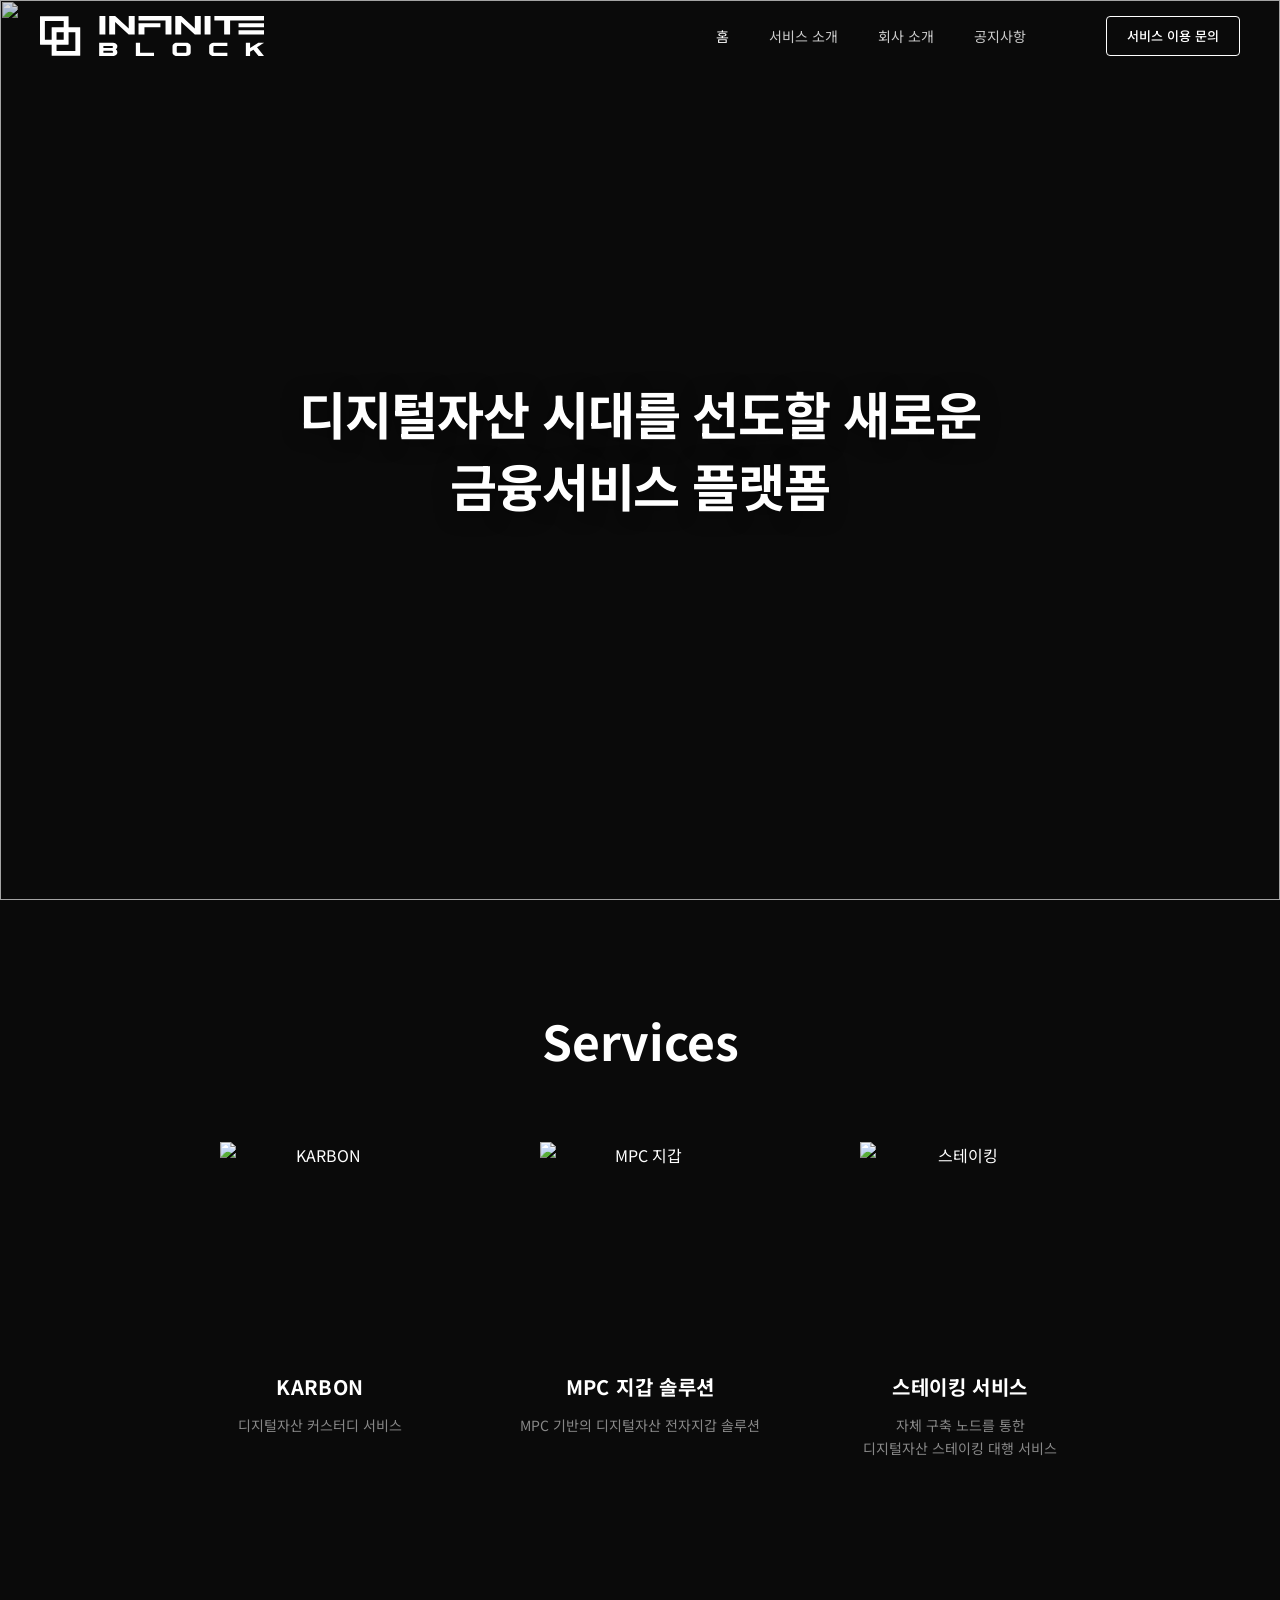
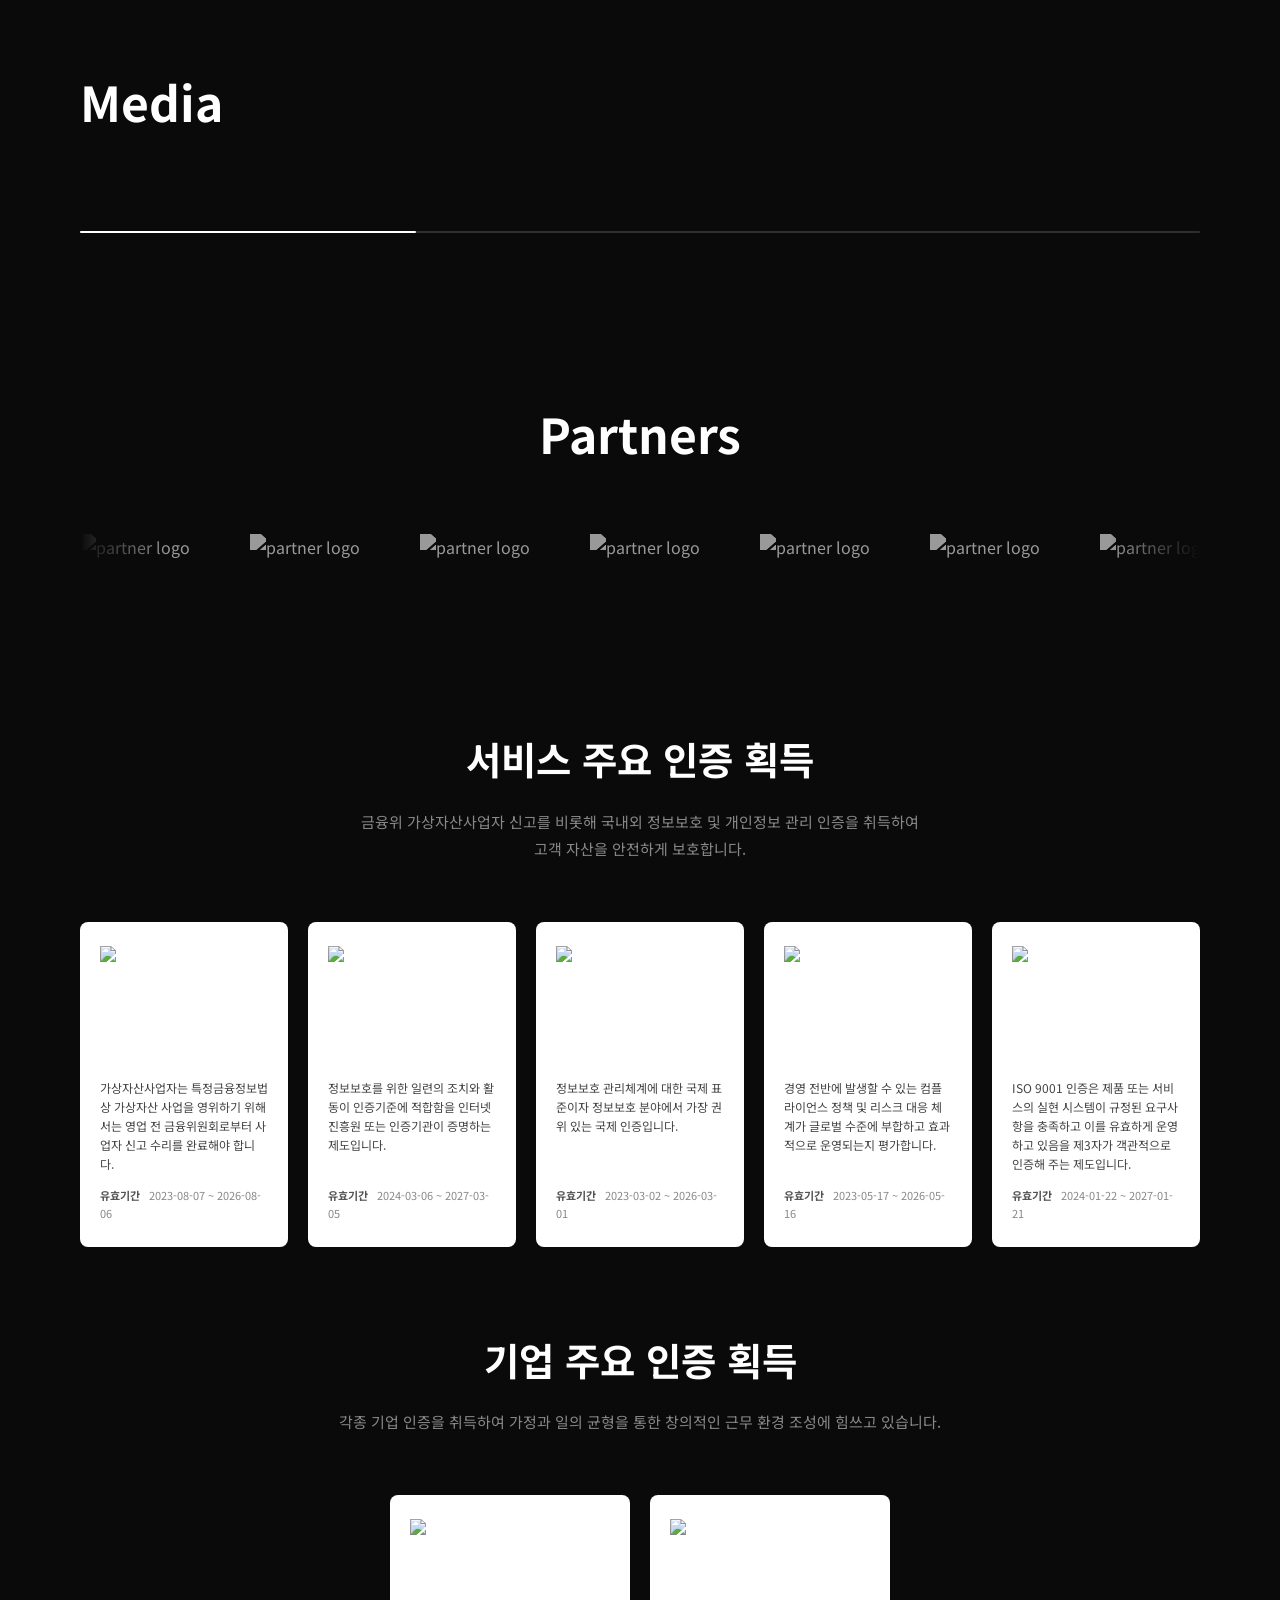
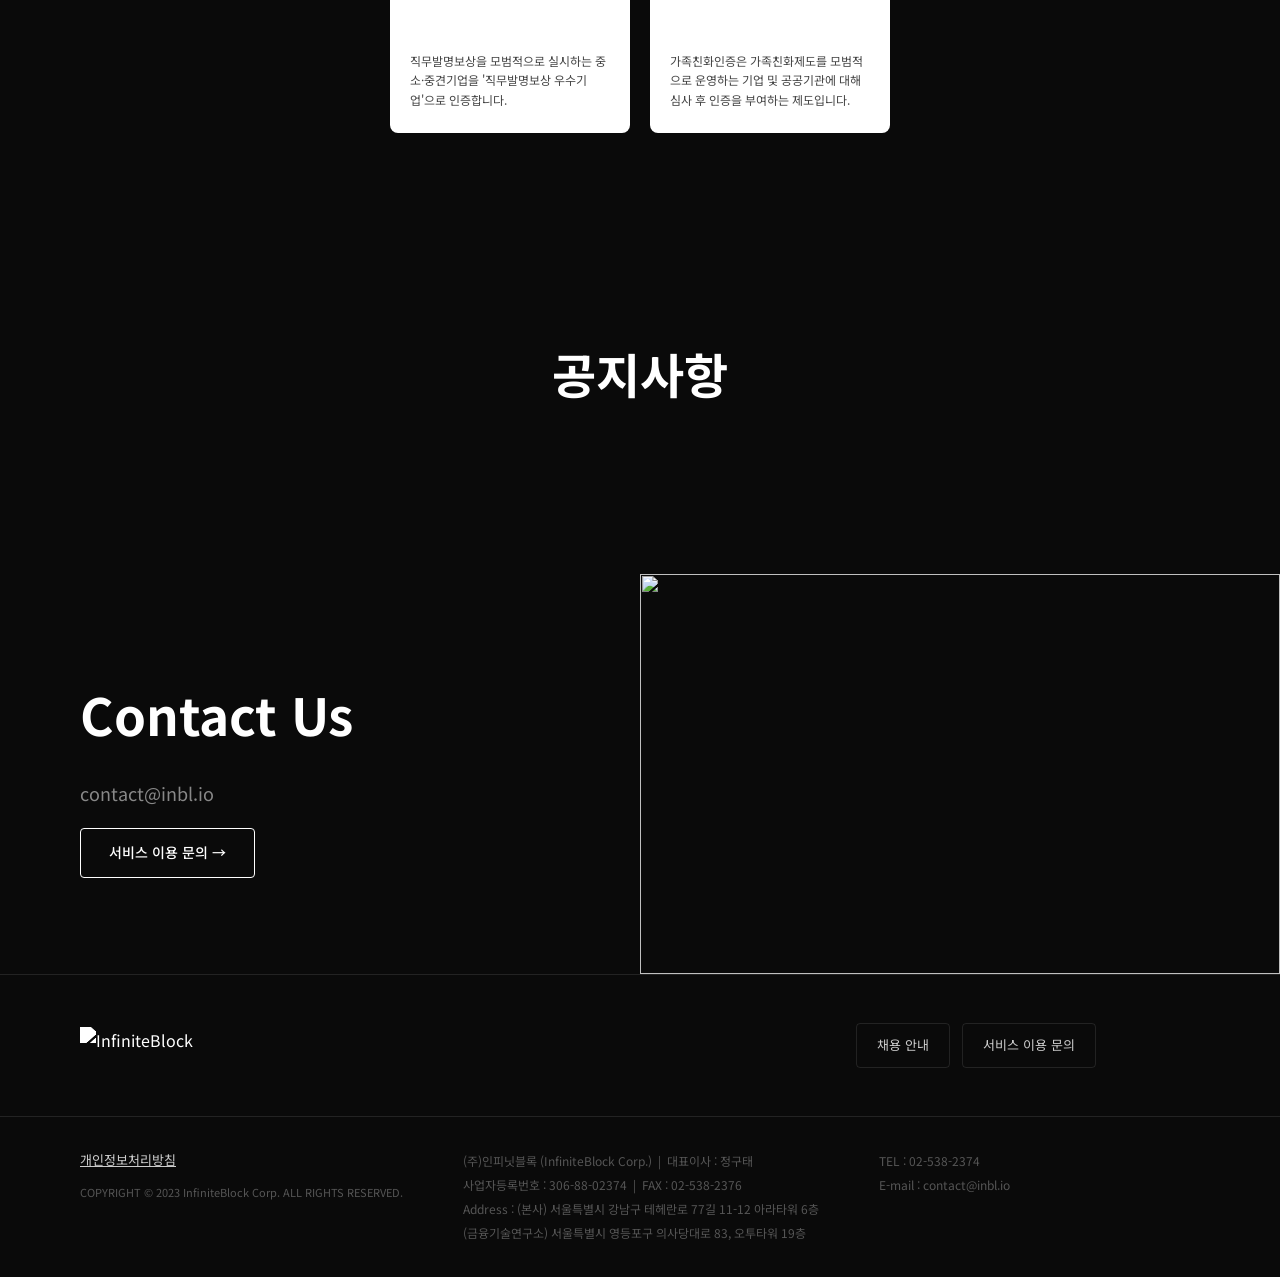
==== commit 9fbf0c03: "Update index.html" ====
--- a/index.html
+++ b/index.html
@@ -15,13 +15,7 @@
 <header class="site-header" id="site-header">
   <nav class="nav-inner">
 <a href="index.html" class="logo">
-  <div class="logo-icon">
-    <span class="logo-icon-inner"></span>
-  </div>
-  <div class="logo-text-wrap">
-    <span class="logo-line1">INFINITE</span>
-    <span class="logo-line2">BLOCK</span>
-  </div>
+  <img src="images/logo.svg" alt="InfiniteBlock" class="logo-img" />
 </a>
     <ul class="nav-links">
       <li><a href="index.html" class="nav-link active">홈</a></li>
--- a/css/style.css
+++ b/css/style.css
@@ -410,3 +410,29 @@
   .notice-modal { padding: 16px; }
   .notice-modal-box { padding: 28px 20px; }
 }
+
+.logo { display: flex; align-items: center; gap: 10px; }
+.logo-icon {
+  width: 36px; height: 36px;
+  border: 2px solid var(--white);
+  display: flex; align-items: center; justify-content: center;
+  position: relative;
+}
+.logo-icon-inner {
+  width: 16px; height: 16px;
+  border: 2px solid var(--white);
+  position: absolute; bottom: -4px; right: -4px;
+  background: var(--black);
+}
+.logo-text-wrap {
+  display: flex; flex-direction: column;
+  line-height: 1.1;
+}
+.logo-line1 {
+  font-size: 13px; font-weight: 900;
+  letter-spacing: 0.12em; color: var(--white);
+}
+.logo-line2 {
+  font-size: 13px; font-weight: 900;
+  letter-spacing: 0.12em; color: var(--white);
+}
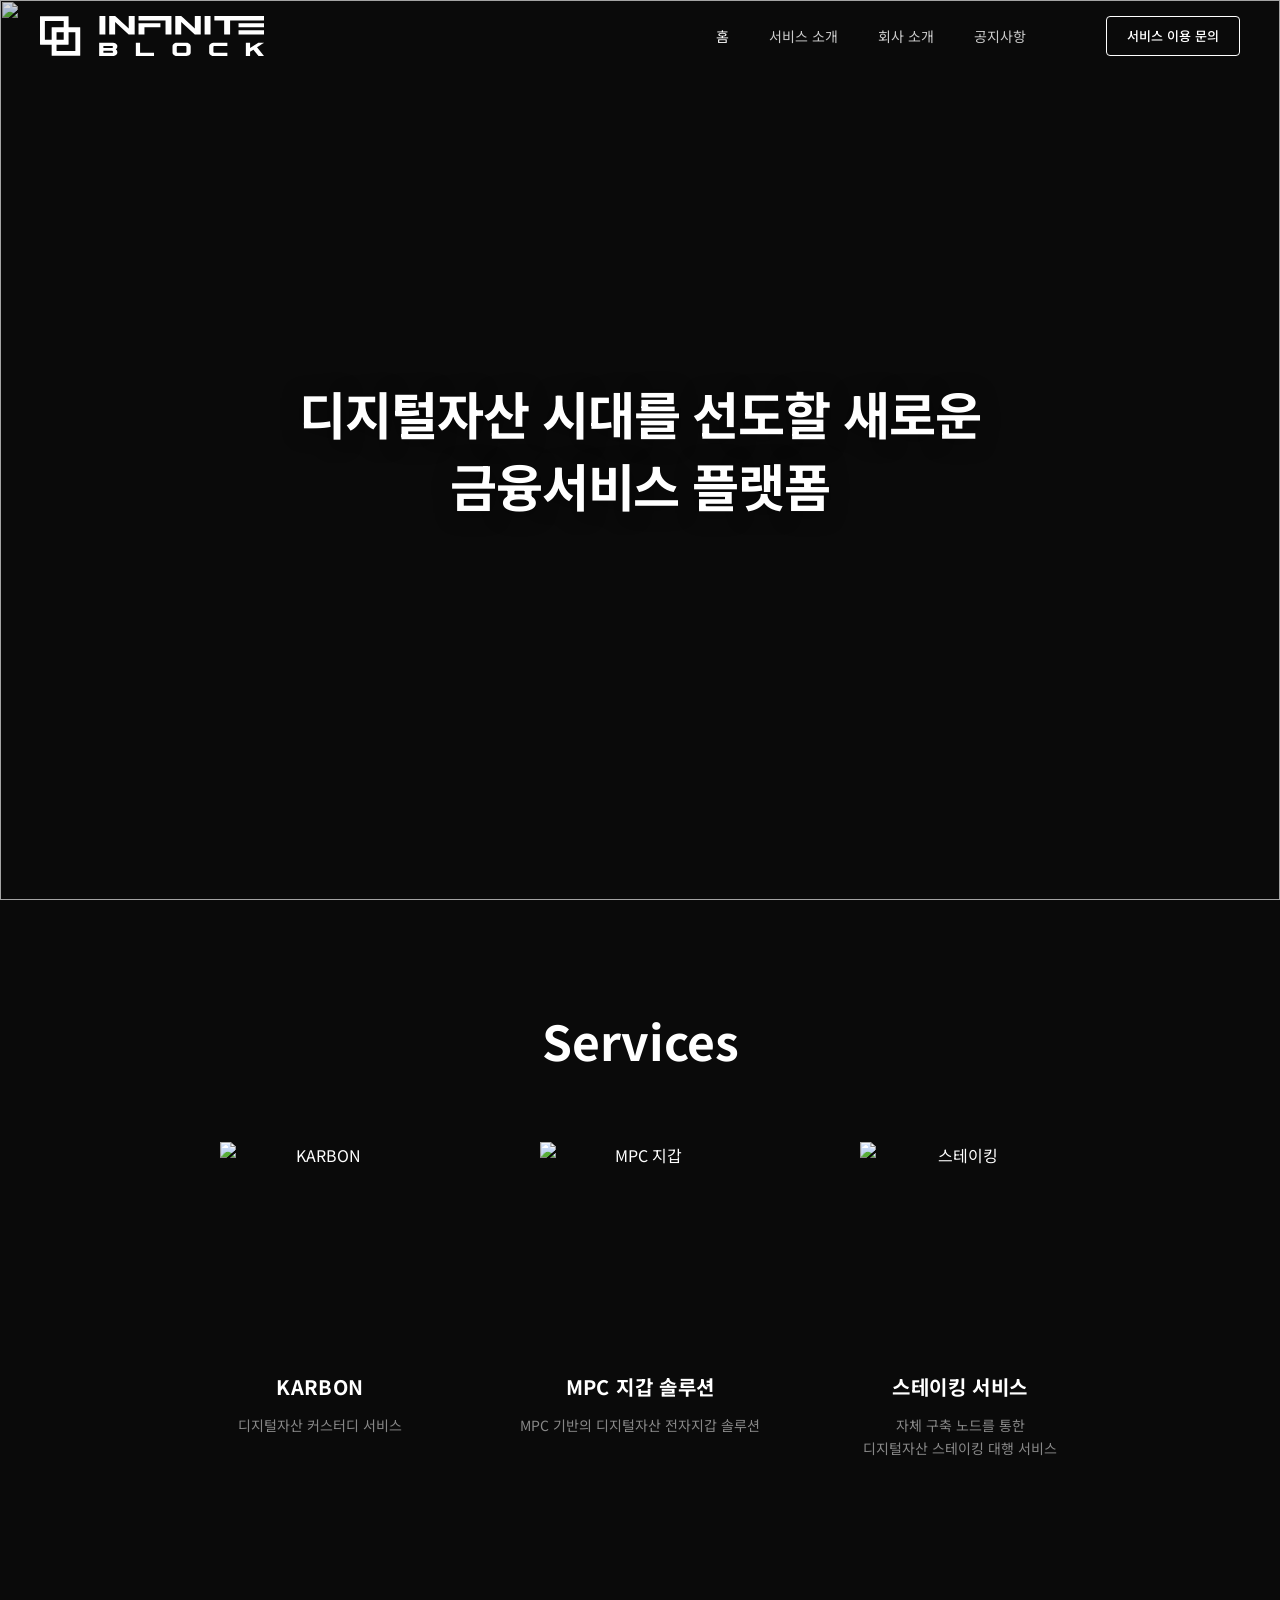
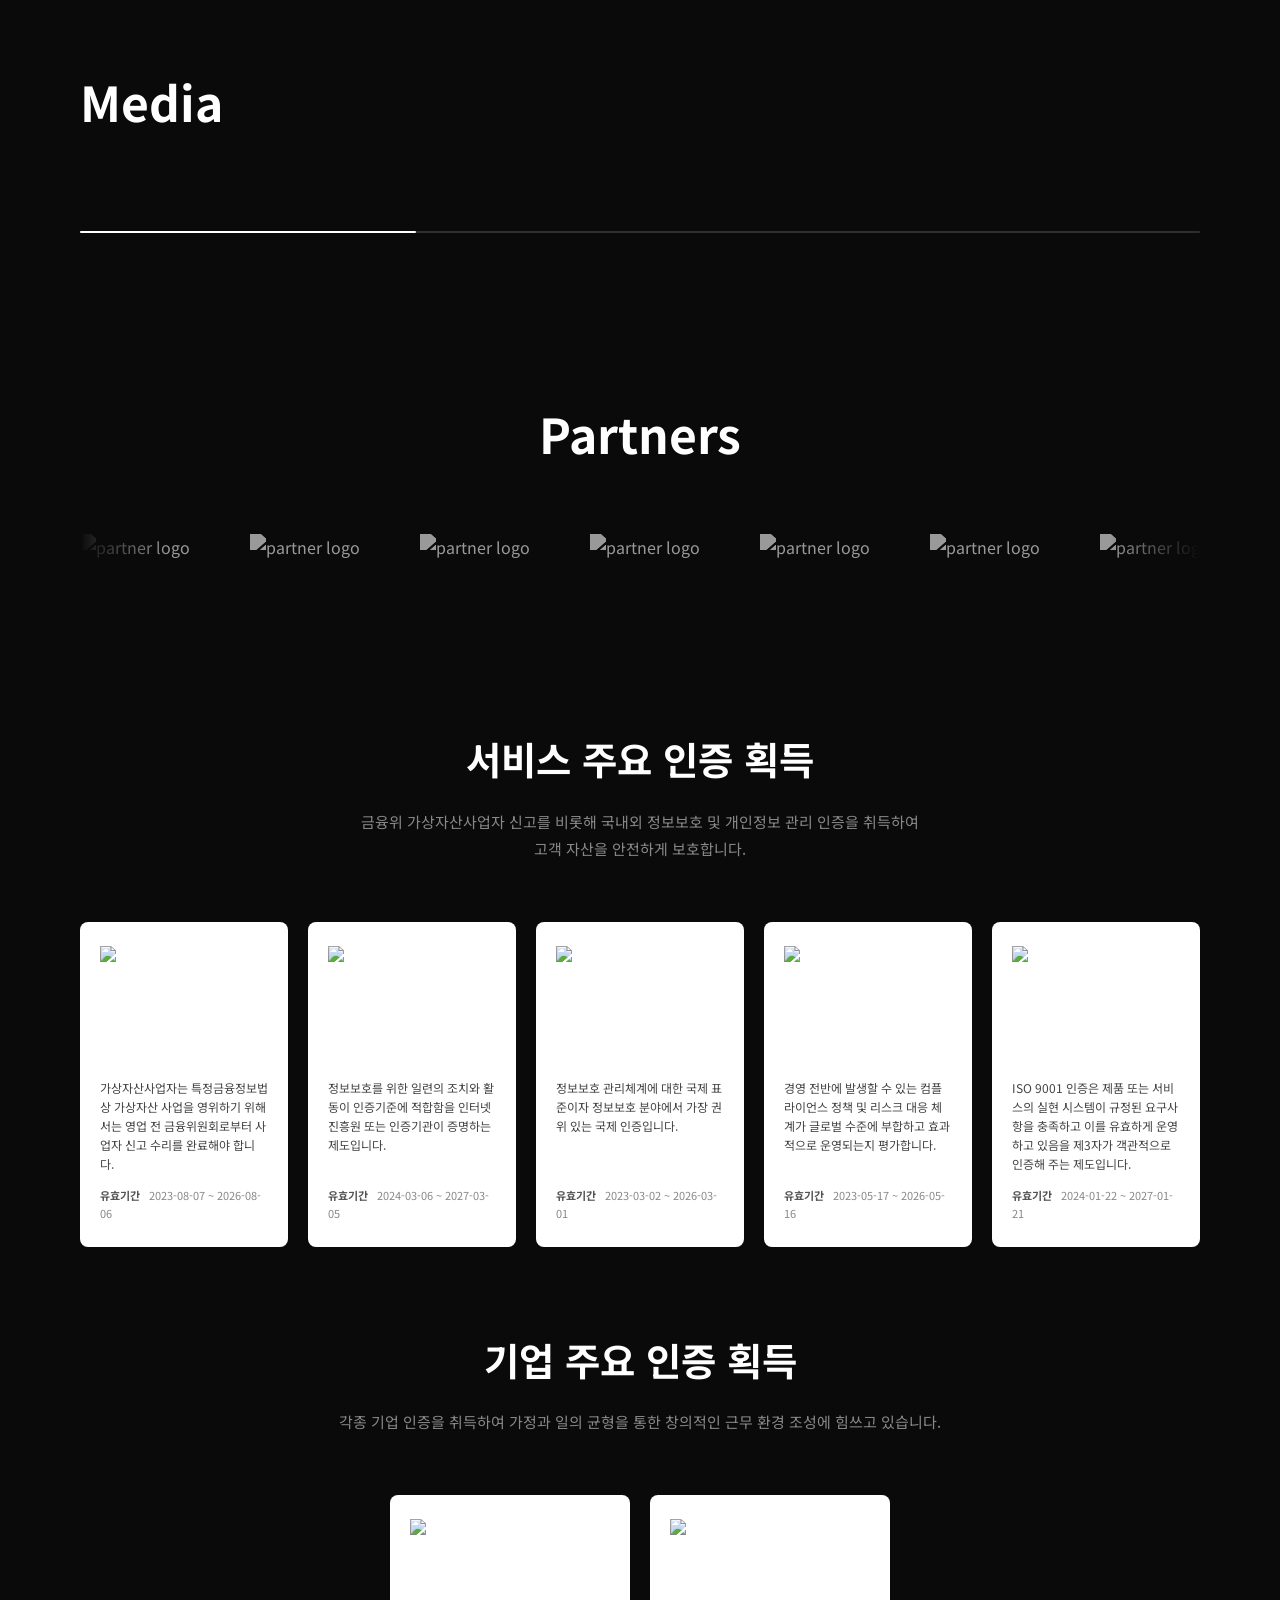
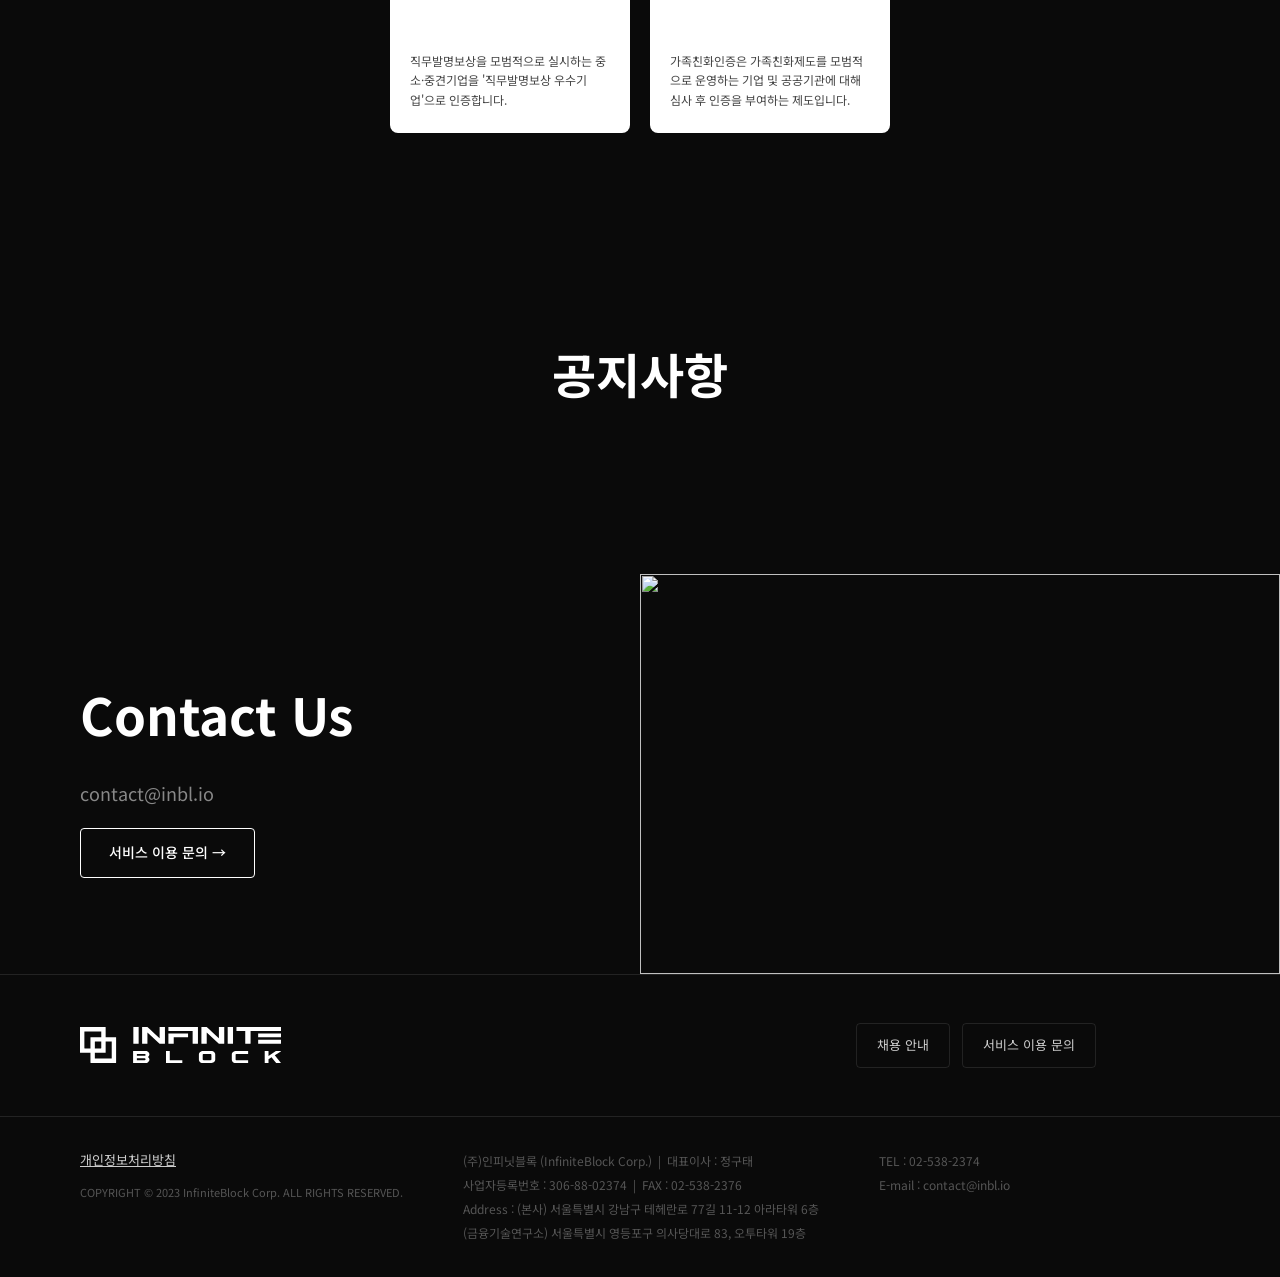
==== commit bfeb1770: "Update index.html" ====
--- a/index.html
+++ b/index.html
@@ -204,9 +204,9 @@
 <footer class="site-footer">
   <div class="footer-top">
     <div class="container footer-top-inner">
-      <div class="footer-logo">
-        <img src="https://inbl.io/images/common/logo.svg" alt="InfiniteBlock" />
-      </div>
+<div class="footer-logo">
+  <img src="images/logo.svg" alt="InfiniteBlock" />
+</div>
       <div class="footer-btns">
         <a href="https://inbl.notion.site/13a238c89c2b4152bec04f802b69c592" target="_blank" class="btn-footer">채용 안내</a>
         <a href="#contact" class="btn-footer">서비스 이용 문의</a>
